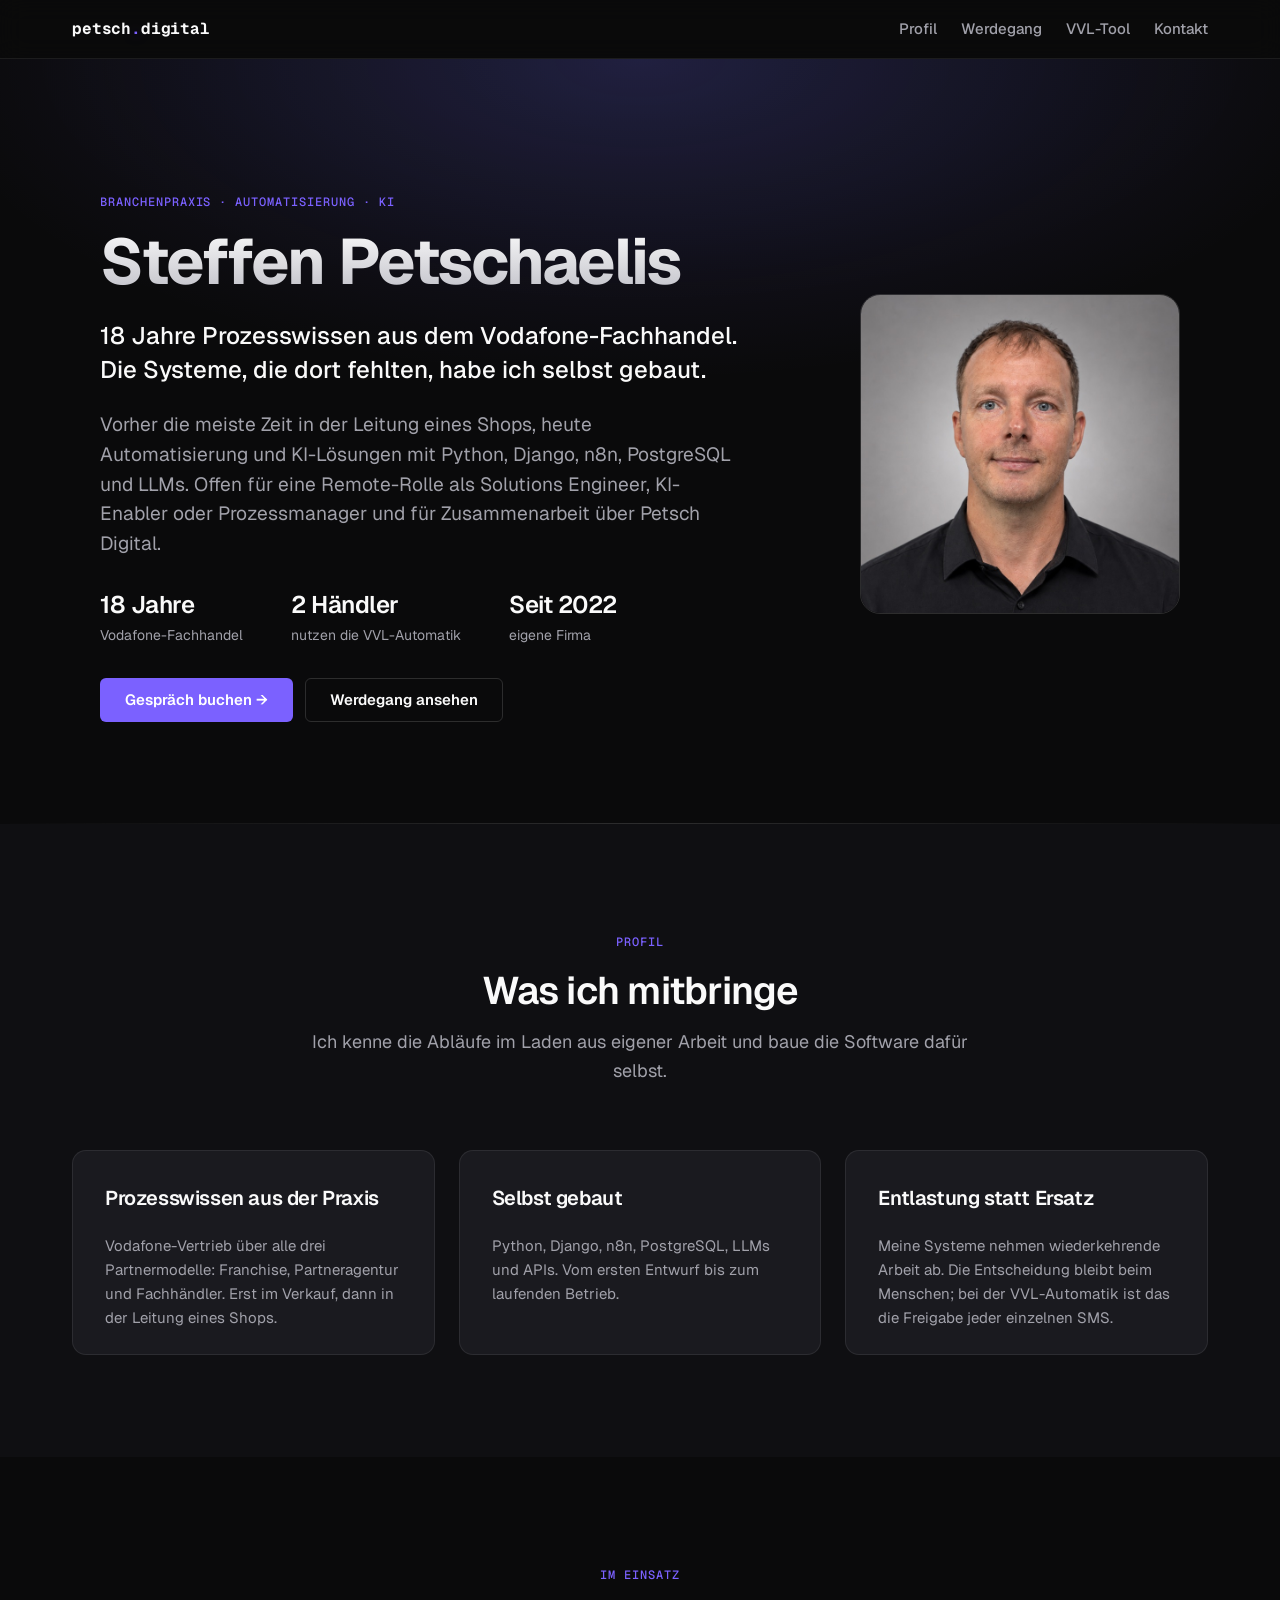
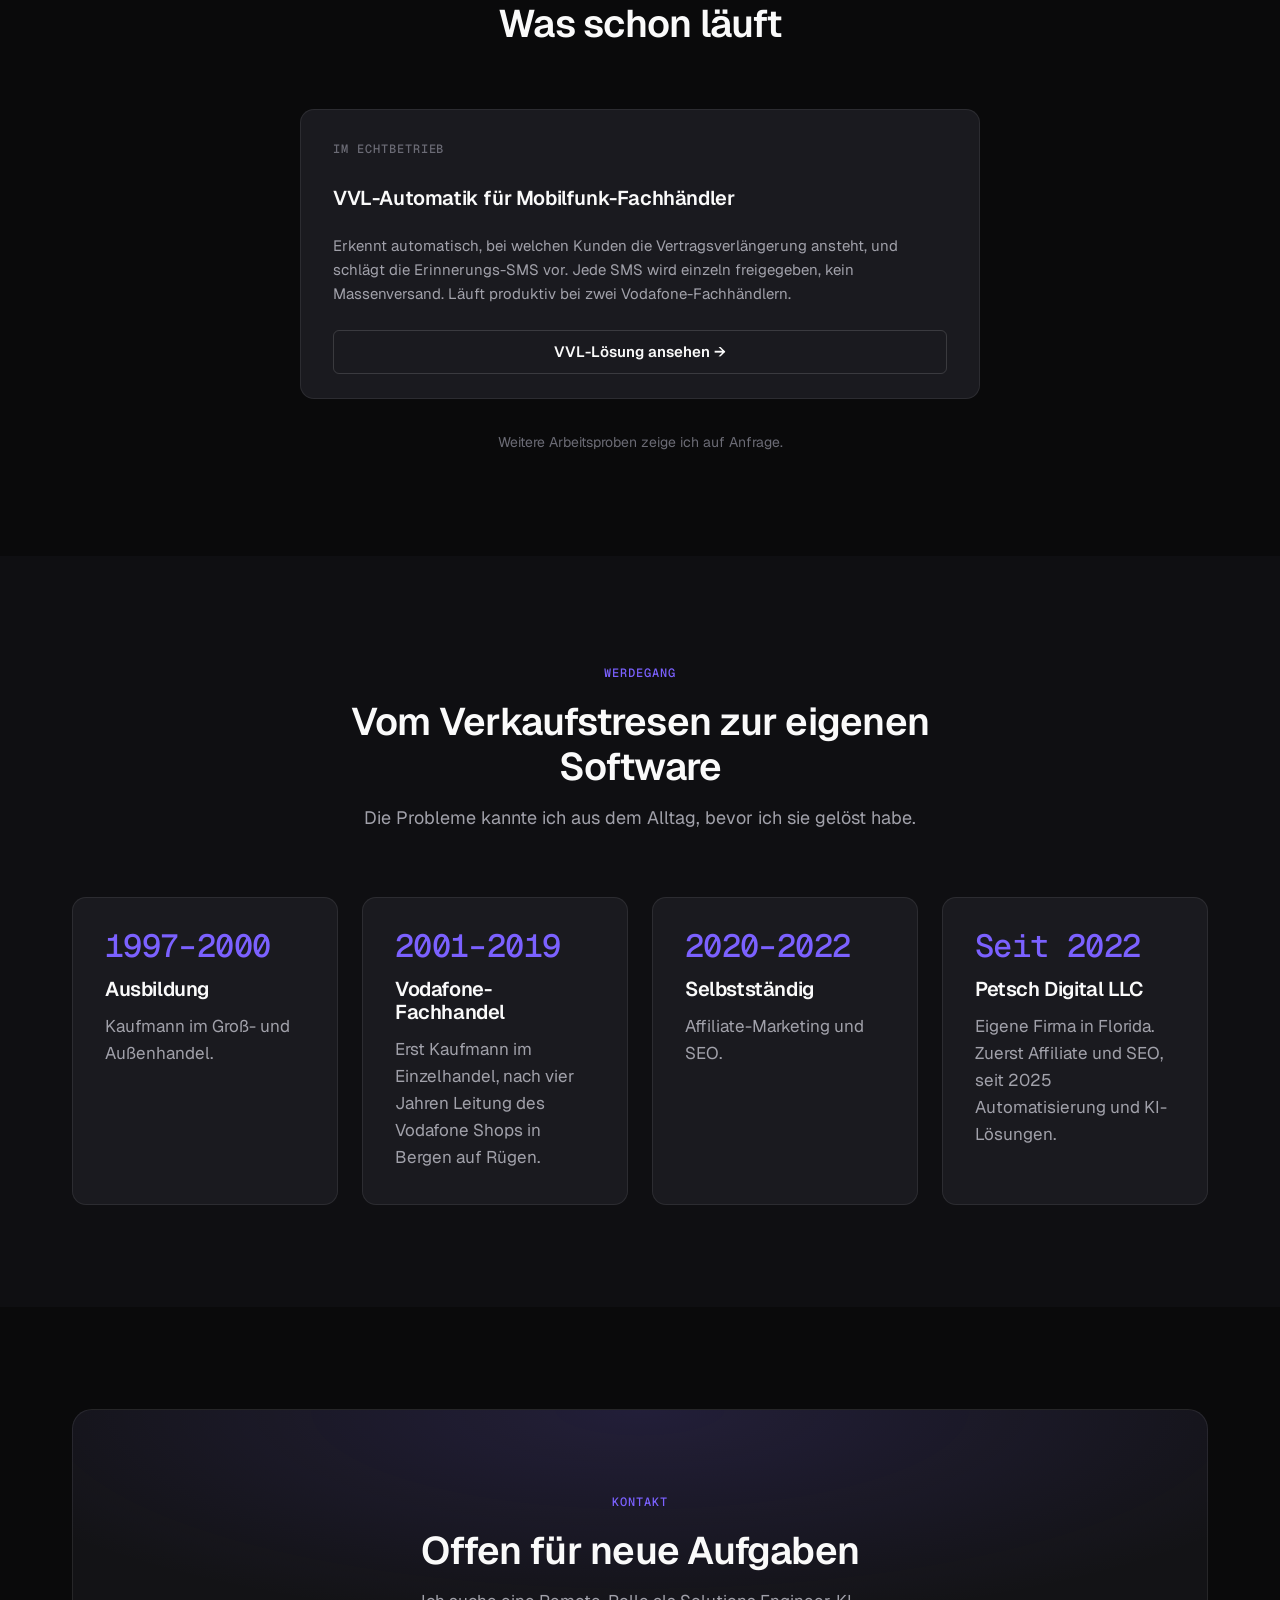
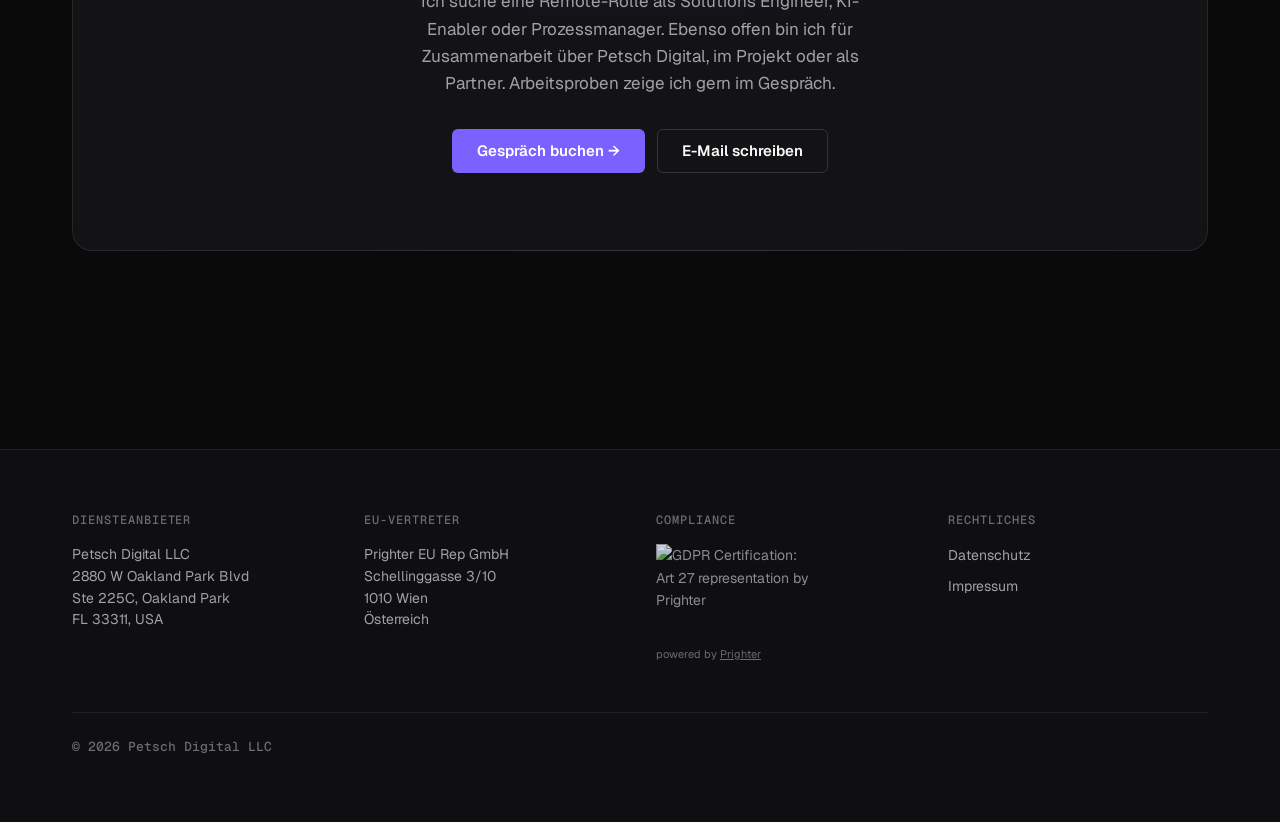
==== index.html @ d14d61b7 "Startseite als Profil neu gefasst (AP8), Navigation angepasst, VVL auf zwei Händler" ====
<!DOCTYPE html>
<html lang="de">
<head>
  <meta charset="UTF-8">
  <meta name="viewport" content="width=device-width, initial-scale=1">
  <!-- Favicon -->
  <link rel="icon" type="image/svg+xml" href="/favicon.svg">
  <link rel="icon" type="image/png" sizes="32x32" href="/assets/favicon/favicon-32.png">
  <link rel="icon" type="image/png" sizes="16x16" href="/assets/favicon/favicon-16.png">
  <link rel="apple-touch-icon" sizes="180x180" href="/apple-touch-icon.png">
  <link rel="manifest" href="/site.webmanifest">
  <meta name="theme-color" content="#0A0A0B">

  <title>Steffen Petschaelis | Petsch Digital</title>
  <meta name="description" content="18 Jahre Vodafone-Fachhandel, die meiste Zeit in der Leitung eines Shops. Heute baue ich Automatisierung und KI-Lösungen. Offen für Rollen und Zusammenarbeit.">

  <meta property="og:title" content="Steffen Petschaelis | Petsch Digital">
  <meta property="og:description" content="18 Jahre Vodafone-Fachhandel, die meiste Zeit in der Leitung eines Shops. Heute baue ich Automatisierung und KI-Lösungen. Offen für Rollen und Zusammenarbeit.">
  <meta property="og:type" content="website">
  <meta property="og:url" content="https://petsch-digital.com/">
  <meta property="og:image" content="https://petsch-digital.com/og-image.png">
  <meta property="og:image:width" content="1200">
  <meta property="og:image:height" content="630">

  <meta name="twitter:card" content="summary_large_image">
  <meta name="twitter:title" content="Steffen Petschaelis | Petsch Digital">
  <meta name="twitter:description" content="18 Jahre Vodafone-Fachhandel, die meiste Zeit in der Leitung eines Shops. Heute baue ich Automatisierung und KI-Lösungen. Offen für Rollen und Zusammenarbeit.">
  <meta name="twitter:image" content="https://petsch-digital.com/og-image.png">

  <link rel="canonical" href="https://petsch-digital.com/">

  <link rel="preload" href="/assets/Fonts/Geist/Geist-Regular.ttf" as="font" type="font/ttf" crossorigin>

  <link rel="stylesheet" href="/assets/css/style.css">

  <!-- Seitenspezifische Styles der Startseite -->
  <style>
    .muster-card__desc { margin-bottom: var(--space-6); }
    .muster-card__desc:last-child { margin-bottom: 0; }

    /* Kopf mit Porträt: schmal Porträt über dem Text, breit Text links, Porträt rechts */
    .hero__inner--person {
      display: grid;
      gap: var(--space-8);
    }
    .hero__text { min-width: 0; }
    .hero__claim {
      font-size: clamp(1.25rem, 2vw, 1.5rem);
      font-weight: 500;
      line-height: 1.4;
      color: var(--text-primary);
      max-width: 640px;
      margin-inline: auto;
      margin-bottom: var(--space-6);
    }
    .hero__facts {
      display: flex;
      flex-wrap: wrap;
      justify-content: center;
      gap: var(--space-6) var(--space-12);
      margin-top: var(--space-8);
    }
    .hero__facts li {
      display: flex;
      flex-direction: column;
      gap: var(--space-1);
    }
    .hero__facts strong {
      font-size: 1.5rem;
      line-height: 1.2;
      letter-spacing: var(--letter-spacing-tight);
    }
    .hero__facts span {
      font-size: 0.875rem;
      color: var(--text-secondary);
    }
    .hero .hero__facts + .cta-row { margin-top: var(--space-8); }
    .hero__portrait {
      order: -1;
      width: 160px;
      aspect-ratio: 1;
      height: auto;
      object-fit: cover;
      object-position: 50% 20%;
      border-radius: var(--radius-xl);
      border: 1px solid var(--border-strong);
      margin-inline: auto;
    }
    @media (min-width: 900px) {
      .hero__inner--person {
        max-width: 1080px;
        grid-template-columns: minmax(0, 1fr) auto;
        align-items: center;
        gap: var(--space-16);
        text-align: left;
      }
      .hero__inner--person .hero__claim,
      .hero__inner--person .lead { margin-inline: 0; }
      .hero__inner--person .hero__facts,
      .hero__inner--person .cta-row { justify-content: flex-start; }
      .hero__portrait {
        order: 0;
        width: clamp(240px, 26vw, 320px);
        margin-inline: 0;
      }
    }

    /* Profil: drei Karten nebeneinander statt 2 + 1 */
    @media (min-width: 720px) {
      #profil .muster-grid { grid-template-columns: 1fr; }
    }
    @media (min-width: 900px) {
      #profil .muster-grid { grid-template-columns: repeat(3, 1fr); }
    }

    /* Im Einsatz: eine Karte, zentriert, nicht volle Breite */
    .muster-grid--single {
      grid-template-columns: 1fr;
      max-width: var(--container-text);
      margin-inline: auto;
    }
    .muster-grid--single + .text-muted {
      text-align: center;
      margin-top: var(--space-8);
    }

    /* Werdegang: vier Stationen, 2 x 2 und breit in einer Reihe */
    @media (min-width: 720px) {
      #werdegang .ablauf-grid { grid-template-columns: repeat(2, 1fr); }
    }
    @media (min-width: 1100px) {
      #werdegang .ablauf-grid { grid-template-columns: repeat(4, 1fr); }
    }
    .ablauf-number--year {
      font-size: clamp(1.5rem, 2.5vw, 2rem);
      letter-spacing: var(--letter-spacing-tight);
      white-space: nowrap;
    }

    /* Kontakt: Buttons zentriert */
    .cta-block .cta-row { justify-content: center; }
  </style>

  <script type="application/ld+json">
  {
    "@context": "https://schema.org",
    "@graph": [
      {
        "@type": "Person",
        "@id": "https://petsch-digital.com/#person",
        "name": "Steffen Petschaelis",
        "url": "https://petsch-digital.com/",
        "image": "https://petsch-digital.com/assets/img/portrait.jpg",
        "jobTitle": "Gründer von Petsch Digital",
        "worksFor": { "@id": "https://petsch-digital.com/#organization" },
        "knowsAbout": ["Prozessautomatisierung", "KI-Automatisierung", "Mobilfunk-Fachhandel", "Python", "Django", "n8n", "PostgreSQL"]
      },
      {
        "@type": "Organization",
        "@id": "https://petsch-digital.com/#organization",
        "name": "Petsch Digital LLC",
        "url": "https://petsch-digital.com/",
        "logo": "https://petsch-digital.com/apple-touch-icon.png",
        "description": "Automatisierung und KI-Lösungen von Steffen Petschaelis.",
        "founder": { "@id": "https://petsch-digital.com/#person" },
        "email": "kontakt@petsch-digital.com",
        "address": {
          "@type": "PostalAddress",
          "streetAddress": "2880 W Oakland Park Blvd, Ste 225C",
          "addressLocality": "Oakland Park",
          "addressRegion": "FL",
          "postalCode": "33311",
          "addressCountry": "US"
        }
      }
    ]
  }
  </script>
</head>
<body>
  <a class="skip-link" href="#main">Zum Inhalt springen</a>

  <header class="site-header">
    <div class="container-wide site-header__inner">
      <a href="/" class="site-header__logo">petsch<span class="wordmark-dot">.</span>digital</a>
      <nav class="site-nav" aria-label="Hauptnavigation">
        <a href="#profil">Profil</a>
        <a href="#werdegang">Werdegang</a>
        <a href="/vvl">VVL-Tool</a>
        <a href="#kontakt">Kontakt</a>
      </nav>
    </div>
  </header>

  <main id="main">
    <!-- Kopf -->
    <section class="hero">
      <div class="container-wide">
        <div class="hero__inner hero__inner--person">
          <div class="hero__text">
            <span class="eyebrow">Branchenpraxis · Automatisierung · KI</span>
            <h1>Steffen Petschaelis</h1>
            <p class="hero__claim">18 Jahre Prozesswissen aus dem Vodafone-Fachhandel. Die Systeme, die dort fehlten, habe ich selbst gebaut.</p>
            <p class="lead">Vorher die meiste Zeit in der Leitung eines Shops, heute Automatisierung und KI-Lösungen mit Python, Django, n8n, PostgreSQL und LLMs. Offen für eine Remote-Rolle als Solutions Engineer, KI-Enabler oder Prozessmanager und für Zusammenarbeit über Petsch Digital.</p>
            <ul class="hero__facts">
              <li><strong>18 Jahre</strong><span>Vodafone-Fachhandel</span></li>
              <li><strong>2 Händler</strong><span>nutzen die VVL-Automatik</span></li>
              <li><strong>Seit 2022</strong><span>eigene Firma</span></li>
            </ul>
            <div class="cta-row">
              <a class="btn" href="https://calendly.com/steffenpetsch/20min" target="_blank" rel="noopener">Gespräch buchen &rarr;</a>
              <a class="btn btn--secondary" href="#werdegang">Werdegang ansehen</a>
            </div>
          </div>
          <img class="hero__portrait" src="/assets/img/portrait.jpg" alt="Steffen Petschaelis" width="720" height="960">
        </div>
      </div>
    </section>

    <!-- Profil -->
    <section class="section section--surface" id="profil">
      <div class="container-wide">
        <div class="section__head section__head--center">
          <span class="eyebrow">Profil</span>
          <h2>Was ich mitbringe</h2>
          <p class="section__lead">Ich kenne die Abläufe im Laden aus eigener Arbeit und baue die Software dafür selbst.</p>
        </div>

        <div class="muster-grid">
          <article class="card muster-card">
            <h3 class="muster-card__title">Prozesswissen aus der Praxis</h3>
            <p class="muster-card__desc">Vodafone-Vertrieb über alle drei Partnermodelle: Franchise, Partneragentur und Fachhändler. Erst im Verkauf, dann in der Leitung eines Shops.</p>
          </article>

          <article class="card muster-card">
            <h3 class="muster-card__title">Selbst gebaut</h3>
            <p class="muster-card__desc">Python, Django, n8n, PostgreSQL, LLMs und APIs. Vom ersten Entwurf bis zum laufenden Betrieb.</p>
          </article>

          <article class="card muster-card">
            <h3 class="muster-card__title">Entlastung statt Ersatz</h3>
            <p class="muster-card__desc">Meine Systeme nehmen wiederkehrende Arbeit ab. Die Entscheidung bleibt beim Menschen; bei der VVL-Automatik ist das die Freigabe jeder einzelnen SMS.</p>
          </article>
        </div>
      </div>
    </section>

    <!-- Im Einsatz -->
    <section class="section">
      <div class="container-wide">
        <div class="section__head section__head--center">
          <span class="eyebrow">Im Einsatz</span>
          <h2>Was schon läuft</h2>
        </div>

        <div class="muster-grid muster-grid--single">
          <article class="card muster-card">
            <span class="eyebrow eyebrow--muted">Im Echtbetrieb</span>
            <h3 class="muster-card__title">VVL-Automatik für Mobilfunk-Fachhändler</h3>
            <p class="muster-card__desc">Erkennt automatisch, bei welchen Kunden die Vertragsverlängerung ansteht, und schlägt die Erinnerungs-SMS vor. Jede SMS wird einzeln freigegeben, kein Massenversand. Läuft produktiv bei zwei Vodafone-Fachhändlern.</p>
            <a class="btn btn--secondary btn--block" href="/vvl">VVL-Lösung ansehen &rarr;</a>
          </article>
        </div>
        <p class="text-muted">Weitere Arbeitsproben zeige ich auf Anfrage.</p>
      </div>
    </section>

    <!-- Werdegang -->
    <section class="section section--surface" id="werdegang">
      <div class="container-wide">
        <div class="section__head section__head--center">
          <span class="eyebrow">Werdegang</span>
          <h2>Vom Verkaufstresen zur eigenen Software</h2>
          <p class="section__lead">Die Probleme kannte ich aus dem Alltag, bevor ich sie gelöst habe.</p>
        </div>

        <div class="ablauf-grid">
          <div class="ablauf-card">
            <div class="ablauf-number ablauf-number--year">1997–2000</div>
            <h3 class="ablauf-title">Ausbildung</h3>
            <p class="ablauf-body">Kaufmann im Groß- und Außenhandel.</p>
          </div>
          <div class="ablauf-card">
            <div class="ablauf-number ablauf-number--year">2001–2019</div>
            <h3 class="ablauf-title">Vodafone-Fachhandel</h3>
            <p class="ablauf-body">Erst Kaufmann im Einzelhandel, nach vier Jahren Leitung des Vodafone Shops in Bergen auf Rügen.</p>
          </div>
          <div class="ablauf-card">
            <div class="ablauf-number ablauf-number--year">2020–2022</div>
            <h3 class="ablauf-title">Selbstständig</h3>
            <p class="ablauf-body">Affiliate-Marketing und SEO.</p>
          </div>
          <div class="ablauf-card">
            <div class="ablauf-number ablauf-number--year">Seit 2022</div>
            <h3 class="ablauf-title">Petsch Digital LLC</h3>
            <p class="ablauf-body">Eigene Firma in Florida. Zuerst Affiliate und SEO, seit 2025 Automatisierung und KI-Lösungen.</p>
          </div>
        </div>
      </div>
    </section>

    <!-- Kontakt -->
    <section class="section" id="kontakt">
      <div class="container-wide">
        <div class="cta-block">
          <span class="eyebrow">Kontakt</span>
          <h2>Offen für neue Aufgaben</h2>
          <p>Ich suche eine Remote-Rolle als Solutions Engineer, KI-Enabler oder Prozessmanager. Ebenso offen bin ich für Zusammenarbeit über Petsch Digital, im Projekt oder als Partner. Arbeitsproben zeige ich gern im Gespräch.</p>
          <div class="cta-row">
            <a class="btn" href="https://calendly.com/steffenpetsch/20min" target="_blank" rel="noopener">Gespräch buchen &rarr;</a>
            <a class="btn btn--secondary" href="mailto:kontakt@petsch-digital.com">E-Mail schreiben</a>
          </div>
        </div>
      </div>
    </section>
  </main>

  <footer class="site-footer">
    <div class="container-wide">
      <div class="site-footer__grid">
        <div>
          <h4>Diensteanbieter</h4>
          <p>
            Petsch Digital LLC<br>
            2880 W Oakland Park Blvd<br>
            Ste 225C, Oakland Park<br>
            FL 33311, USA
          </p>
        </div>
        <div>
          <h4>EU-Vertreter</h4>
          <p>
            Prighter EU Rep GmbH<br>
            Schellinggasse 3/10<br>
            1010 Wien<br>
            Österreich
          </p>
        </div>
        <div>
          <h4>Compliance</h4>
          <div class="site-footer__badge">
            <a href="https://app.prighter.com/portal/15539856848" target="_blank" rel="noopener">
              <img class="compliance-badge" src="https://app.prighter.com/v1/business/certificate-of-representation?business_id=15539856848&certificate_product=ART27" alt="GDPR Certification: Art 27 representation by Prighter"/>
            </a>
            <br>
            <span class="compliance-badge-caption">
              powered by
              <a href="https://prighter.com" target="_blank" rel="noopener" title="Prighter - GDPR Compliance / Privacy Representation for EU, Switzerland, UK and Turkey">Prighter</a>
            </span>
          </div>
        </div>
        <div>
          <h4>Rechtliches</h4>
          <ul>
            <li><a href="/datenschutz">Datenschutz</a></li>
            <li><a href="/impressum">Impressum</a></li>
          </ul>
        </div>
      </div>
      <div class="site-footer__copyright">
        © 2026 Petsch Digital LLC
      </div>
    </div>
  </footer>
</body>
</html>
---- assets/css/style.css ----
/* =========================================================
   petsch-digital — dark-first design system
   Vanilla CSS, no framework, no build step.
   ========================================================= */

/* ---------- Local fonts ---------- */
/* Geist Sans */
@font-face {
  font-family: 'Geist';
  src: url('/assets/Fonts/Geist/Geist-Regular.ttf') format('truetype');
  font-weight: 400;
  font-style: normal;
  font-display: swap;
}

@font-face {
  font-family: 'Geist';
  src: url('/assets/Fonts/Geist/Geist-Medium.ttf') format('truetype');
  font-weight: 500;
  font-style: normal;
  font-display: swap;
}

@font-face {
  font-family: 'Geist';
  src: url('/assets/Fonts/Geist/Geist-SemiBold.ttf') format('truetype');
  font-weight: 600;
  font-style: normal;
  font-display: swap;
}

@font-face {
  font-family: 'Geist';
  src: url('/assets/Fonts/Geist/Geist-Bold.ttf') format('truetype');
  font-weight: 700;
  font-style: normal;
  font-display: swap;
}

/* Geist Mono */
@font-face {
  font-family: 'Geist Mono';
  src: url('/assets/Fonts/Geist/GeistMono-Medium.ttf') format('truetype');
  font-weight: 500;
  font-style: normal;
  font-display: swap;
}

@font-face {
  font-family: 'Geist Mono';
  src: url('/assets/Fonts/Geist/GeistMono-Bold.ttf') format('truetype');
  font-weight: 700;
  font-style: normal;
  font-display: swap;
}

/* ---------- Design tokens ---------- */
:root {
  /* Backgrounds */
  --bg: #0A0A0B;
  --surface: #131316;
  --surface-elevated: #1A1A1F;
  --surface-subtle: #0F0F12;

  /* Borders */
  --border: rgba(255, 255, 255, 0.08);
  --border-strong: rgba(255, 255, 255, 0.14);
  --border-accent: rgba(123, 97, 255, 0.4);

  /* Text */
  --text-primary: #FAFAFA;
  --text-secondary: #A1A1AA;
  --text-muted: #6B6B75;

  /* Accent */
  --accent: #7B61FF;
  --accent-hover: #9580FF;
  --accent-glow: rgba(123, 97, 255, 0.15);
  --accent-gradient: linear-gradient(135deg, #7B61FF 0%, #5B8EFF 100%);

  /* Typography */
  --font-sans: 'Geist', -apple-system, BlinkMacSystemFont, sans-serif;
  --font-mono: 'Geist Mono', ui-monospace, 'SF Mono', monospace;
  --line-height-body: 1.6;
  --line-height-heading: 1.15;
  --letter-spacing-tight: -0.02em;
  --letter-spacing-tighter: -0.03em;

  /* Container */
  --container-wide: 1200px;
  --container-text: 680px;

  /* Spacing */
  --space-1: 0.25rem;
  --space-2: 0.5rem;
  --space-3: 0.75rem;
  --space-4: 1rem;
  --space-6: 1.5rem;
  --space-8: 2rem;
  --space-12: 3rem;
  --space-16: 4rem;
  --space-20: 5rem;
  --space-24: 6rem;
  --space-32: 8rem;

  /* Radius */
  --radius-sm: 6px;
  --radius: 10px;
  --radius-lg: 14px;
  --radius-xl: 20px;

  /* Transitions */
  --transition: 150ms cubic-bezier(0.16, 1, 0.3, 1);
}

/* ---------- Modern reset ---------- */
*, *::before, *::after {
  box-sizing: border-box;
}

* {
  margin: 0;
}

html {
  -webkit-text-size-adjust: 100%;
  scroll-behavior: smooth;
  scroll-padding-top: 5rem;
}

body {
  font-family: var(--font-sans);
  font-size: 1rem;
  line-height: var(--line-height-body);
  color: var(--text-primary);
  background: var(--bg);
  -webkit-font-smoothing: antialiased;
  -moz-osx-font-smoothing: grayscale;
  text-rendering: optimizeLegibility;
  min-height: 100vh;
}

@media (min-width: 720px) {
  body {
    font-size: 1.0625rem;
  }
}

img, picture, svg, video {
  display: block;
  max-width: 100%;
  height: auto;
}

input, button, textarea, select {
  font: inherit;
  color: inherit;
}

button {
  cursor: pointer;
  border: none;
  background: none;
}

ul, ol {
  padding-left: 0;
  list-style: none;
}

::selection {
  background: var(--accent);
  color: #FFFFFF;
}

/* ---------- Typography ---------- */
h1, h2, h3, h4, h5, h6 {
  line-height: var(--line-height-heading);
  color: var(--text-primary);
  font-weight: 600;
}

h1 {
  font-size: clamp(2.5rem, 5vw, 4rem);
  font-weight: 700;
  letter-spacing: var(--letter-spacing-tighter);
  line-height: 1.05;
}

h2 {
  font-size: clamp(1.75rem, 3vw, 2.5rem);
  letter-spacing: var(--letter-spacing-tight);
  line-height: 1.15;
}

h3 {
  font-size: 1.25rem;
  font-weight: 600;
  letter-spacing: var(--letter-spacing-tight);
}

p {
  color: var(--text-secondary);
}

p + p {
  margin-top: var(--space-4);
}

a {
  color: var(--accent);
  text-decoration: none;
  transition: color var(--transition);
}

a:hover {
  color: var(--accent-hover);
}

a:focus-visible {
  outline: 2px solid var(--accent);
  outline-offset: 3px;
  border-radius: var(--radius-sm);
}

strong {
  font-weight: 600;
  color: var(--text-primary);
}

small {
  font-size: 0.875rem;
}

/* ---------- Eyebrow label ---------- */
.eyebrow {
  font-family: var(--font-mono);
  font-size: 0.75rem;
  font-weight: 500;
  color: var(--accent);
  letter-spacing: 0.08em;
  text-transform: uppercase;
  display: inline-block;
  margin-bottom: var(--space-4);
}

.eyebrow--muted {
  color: var(--text-muted);
}

/* ---------- Skip link ---------- */
.skip-link {
  position: absolute;
  left: -9999px;
  top: 0;
  padding: var(--space-3) var(--space-4);
  background: var(--surface);
  color: var(--text-primary);
  font-weight: 600;
  border: 1px solid var(--border-accent);
  border-radius: var(--radius-sm);
  z-index: 100;
}

.skip-link:focus {
  left: var(--space-4);
  top: var(--space-4);
}

.visually-hidden {
  position: absolute;
  width: 1px;
  height: 1px;
  padding: 0;
  margin: -1px;
  overflow: hidden;
  clip: rect(0, 0, 0, 0);
  white-space: nowrap;
  border: 0;
}

/* ---------- Containers ---------- */
.container {
  width: 100%;
  max-width: var(--container-text);
  margin-inline: auto;
  padding-inline: var(--space-6);
}

.container-wide {
  width: 100%;
  max-width: var(--container-wide);
  margin-inline: auto;
  padding-inline: var(--space-6);
}

@media (min-width: 720px) {
  .container,
  .container-wide {
    padding-inline: var(--space-8);
  }
}

/* ---------- Sticky header ---------- */
.site-header {
  position: sticky;
  top: 0;
  z-index: 50;
  background: rgba(10, 10, 11, 0.7);
  backdrop-filter: blur(12px);
  -webkit-backdrop-filter: blur(12px);
  border-bottom: 1px solid var(--border);
}

.site-header__inner {
  display: flex;
  align-items: center;
  justify-content: space-between;
  gap: var(--space-6);
  padding-block: var(--space-4);
  flex-wrap: wrap;
}

.site-header__logo {
  font-family: var(--font-mono);
  font-weight: 700;
  font-size: 1rem;
  color: var(--text-primary);
  letter-spacing: -0.01em;
  transition: color var(--transition);
}

.site-header__logo:hover {
  color: var(--accent-hover);
}

.site-header__logo .wordmark-dot {
  color: var(--accent) !important;
  font-weight: 700;
  text-shadow: 0 0 12px rgba(123, 97, 255, 0.6);
}

.site-nav {
  display: flex;
  gap: var(--space-6);
  align-items: center;
  flex-wrap: wrap;
}

.site-nav a {
  color: var(--text-secondary);
  font-size: 0.9375rem;
  font-weight: 500;
  transition: color var(--transition);
}

.site-nav a:hover,
.site-nav a[aria-current="page"] {
  color: var(--text-primary);
}

.site-nav a[aria-current="page"] {
  font-weight: 600;
}

/* ---------- Sections ---------- */
main {
  display: block;
}

.section {
  padding-block: clamp(4rem, 8vw, 8rem);
}

.section--tight {
  padding-block: clamp(3rem, 5vw, 5rem);
}

.section--snug {
  padding-block: clamp(3.25rem, 7vw, 6.5rem);
}

.section--surface {
  background: var(--surface-subtle);
}

.section__head {
  max-width: var(--container-text);
  margin-bottom: var(--space-16);
}

.section__head--center {
  text-align: center;
  margin-inline: auto;
}

.section__lead {
  margin-top: var(--space-4);
  font-size: 1.125rem;
  color: var(--text-secondary);
}

/* ---------- Hero ---------- */
.hero {
  position: relative;
  padding-block: clamp(5rem, 10vw, 9rem) clamp(4rem, 8vw, 7rem);
  overflow: hidden;
  isolation: isolate;
  text-align: center;
}

.hero::before {
  content: "";
  position: absolute;
  inset: 0;
  background:
    radial-gradient(ellipse 80% 60% at 50% 0%, var(--accent-glow), transparent 70%),
    radial-gradient(ellipse 60% 40% at 50% 0%, rgba(91, 142, 255, 0.08), transparent 80%);
  z-index: -1;
  pointer-events: none;
}

.hero::after {
  content: "";
  position: absolute;
  inset: auto 0 0 0;
  height: 1px;
  background: linear-gradient(90deg, transparent, var(--border-strong), transparent);
  z-index: -1;
}

.hero__inner {
  max-width: 820px;
  margin-inline: auto;
}

.hero h1 {
  margin-bottom: var(--space-6);
  background: linear-gradient(180deg, #FAFAFA 0%, #C0C0C8 100%);
  -webkit-background-clip: text;
  background-clip: text;
  color: transparent;
}

.hero .lead {
  font-size: clamp(1.0625rem, 1.5vw, 1.25rem);
  color: var(--text-secondary);
  max-width: 640px;
  margin-inline: auto;
  line-height: 1.55;
}

.hero .cta-row {
  margin-top: var(--space-12);
}

/* ---------- Buttons ---------- */
.cta-row {
  display: flex;
  gap: var(--space-3);
  flex-wrap: wrap;
}

.section__head--center .cta-row,
.hero .cta-row {
  justify-content: center;
}

.btn {
  display: inline-flex;
  align-items: center;
  justify-content: center;
  gap: var(--space-2);
  background: var(--accent);
  color: #FFFFFF;
  padding: 0.75rem 1.5rem;
  border-radius: var(--radius-sm);
  font-weight: 600;
  font-size: 0.9375rem;
  line-height: 1.2;
  transition: background-color var(--transition), box-shadow var(--transition), color var(--transition);
  text-decoration: none;
  border: 1px solid transparent;
  white-space: nowrap;
}

.btn:hover {
  background: var(--accent-hover);
  color: #FFFFFF;
  box-shadow: 0 0 0 4px var(--accent-glow);
}

.btn:focus-visible {
  outline: 2px solid var(--accent-hover);
  outline-offset: 3px;
}

.btn--secondary {
  background: transparent;
  color: var(--text-primary);
  border: 1px solid var(--border-strong);
}

.btn--secondary:hover {
  background: transparent;
  color: var(--text-primary);
  border-color: var(--text-primary);
  box-shadow: none;
}

.btn--block {
  width: 100%;
}

/* ---------- Cards ---------- */
.card {
  background: var(--surface);
  border: 1px solid var(--border);
  border-radius: var(--radius-lg);
  padding: var(--space-8);
  transition: border-color var(--transition), background var(--transition);
}

.card:hover {
  border-color: var(--border-strong);
}

.card--compact {
  padding: var(--space-6);
}

/* ---------- Pricing grid + cards ---------- */
.pricing-grid {
  display: grid;
  grid-template-columns: 1fr;
  gap: var(--space-6);
  margin-top: var(--space-16);
}

@media (min-width: 900px) {
  .pricing-grid {
    grid-template-columns: repeat(3, 1fr);
    align-items: stretch;
  }
}

.price-card {
  display: flex;
  flex-direction: column;
  gap: var(--space-6);
  position: relative;
}

.price-card__name {
  font-size: 1.375rem;
  font-weight: 600;
  letter-spacing: var(--letter-spacing-tight);
  color: var(--text-primary);
}

.price-card__desc {
  color: var(--text-secondary);
  font-size: 0.9375rem;
}

.price-card__price {
  display: flex;
  flex-direction: column;
  gap: var(--space-1);
  padding-block: var(--space-2);
  border-top: 1px solid var(--border);
  padding-top: var(--space-6);
}

.price-card__amount {
  font-family: var(--font-mono);
  font-size: 2rem;
  font-weight: 500;
  color: var(--text-primary);
  letter-spacing: -0.02em;
  line-height: 1;
}

.price-card__suffix {
  color: var(--text-muted);
  font-size: 0.8125rem;
  font-family: var(--font-mono);
}

.price-card__features {
  display: flex;
  flex-direction: column;
  gap: var(--space-3);
  list-style: none;
  padding-left: 0;
  flex-grow: 1;
}

.price-card__features li {
  display: flex;
  gap: var(--space-3);
  align-items: flex-start;
  color: var(--text-secondary);
  font-size: 0.9375rem;
  line-height: 1.5;
}

.price-card__features li::before {
  content: "";
  width: 16px;
  height: 16px;
  flex-shrink: 0;
  margin-top: 4px;
  background-image: url("data:image/svg+xml;utf8,<svg xmlns='http://www.w3.org/2000/svg' viewBox='0 0 16 16' fill='none' stroke='%237B61FF' stroke-width='2' stroke-linecap='round' stroke-linejoin='round'><polyline points='3 8 6.5 11.5 13 5'/></svg>");
  background-repeat: no-repeat;
  background-size: contain;
}

.price-card--featured {
  border-color: var(--border-accent);
  background:
    radial-gradient(ellipse 80% 50% at 50% 0%, var(--accent-glow), transparent 60%),
    var(--surface);
}

.price-card--featured .eyebrow {
  color: var(--accent);
}

/* ---------- Numbered steps ---------- */
.steps {
  display: grid;
  grid-template-columns: 1fr;
  gap: var(--space-6);
  margin-top: var(--space-12);
  counter-reset: step;
}

@media (min-width: 720px) {
  .steps {
    grid-template-columns: repeat(3, 1fr);
    gap: var(--space-8);
  }
}

.step {
  display: flex;
  flex-direction: column;
  gap: var(--space-3);
  counter-increment: step;
  padding-top: var(--space-4);
  border-top: 1px solid var(--border);
}

.step::before {
  content: counter(step, decimal-leading-zero);
  font-family: var(--font-mono);
  font-size: 0.8125rem;
  color: var(--accent);
  font-weight: 500;
  letter-spacing: 0.05em;
}

.step p {
  color: var(--text-secondary);
  font-size: 0.9375rem;
  line-height: 1.55;
}

/* ---------- FAQ ---------- */
.faq {
  margin-top: var(--space-8);
  border-top: 1px solid var(--border);
}

.faq details {
  border-bottom: 1px solid var(--border);
  padding-block: var(--space-6);
}

.faq summary {
  cursor: pointer;
  font-weight: 600;
  font-size: 1.0625rem;
  list-style: none;
  padding-right: 2rem;
  position: relative;
  color: var(--text-primary);
  transition: color var(--transition);
}

.faq summary:hover {
  color: var(--accent-hover);
}

.faq summary::-webkit-details-marker {
  display: none;
}

.faq summary::after {
  content: "+";
  position: absolute;
  right: 0;
  top: -2px;
  font-size: 1.5rem;
  font-weight: 400;
  color: var(--accent);
  transition: transform var(--transition);
  line-height: 1;
}

.faq details[open] summary::after {
  content: "−";
}

.faq details > *:not(summary) {
  margin-top: var(--space-4);
  color: var(--text-secondary);
  font-size: 0.9375rem;
  line-height: 1.6;
}

/* ---------- Final CTA block ---------- */
.cta-block {
  background:
    radial-gradient(ellipse 90% 70% at 50% 0%, var(--accent-glow), transparent 70%),
    var(--surface);
  border: 1px solid var(--border);
  border-radius: var(--radius-xl);
  padding: clamp(3rem, 6vw, 5rem) clamp(1.5rem, 4vw, 3rem);
  text-align: center;
}

.cta-block h2 {
  margin-bottom: var(--space-4);
}

.cta-block p {
  max-width: 480px;
  margin-inline: auto;
  margin-bottom: var(--space-8);
}

/* ---------- Notice ---------- */
.notice {
  background: var(--surface);
  border: 1px solid var(--border);
  border-left: 3px solid var(--accent);
  padding: var(--space-6);
  border-radius: var(--radius);
  color: var(--text-secondary);
  margin-top: var(--space-6);
}

.notice strong {
  color: var(--text-primary);
}

/* ---------- Article (legal pages) ---------- */
.article h2 {
  margin-top: var(--space-12);
  font-size: 1.375rem;
}

.article h3 {
  margin-top: var(--space-8);
  font-size: 1.0625rem;
}

.article p,
.article ul,
.article ol {
  margin-top: var(--space-4);
  color: var(--text-secondary);
}

.article ul,
.article ol {
  padding-left: 1.25rem;
  list-style: disc;
}

/* ---------- About section ---------- */
.about-sub {
  margin-top: var(--space-3);
  font-family: var(--font-mono);
  font-size: 0.9375rem;
  color: var(--text-secondary);
  font-weight: 400;
  letter-spacing: -0.01em;
}

.about-sub-block {
  margin-top: var(--space-12);
  padding-top: var(--space-8);
  border-top: 1px solid var(--border);
}

.about-sub-block p {
  margin-top: var(--space-3);
  font-size: 0.9375rem;
}

/* ---------- Loom embed slot ---------- */
.loom-embed {
  position: relative;
  width: 100%;
  aspect-ratio: 16 / 9;
  background: var(--surface);
  border: 1px solid var(--border);
  border-radius: var(--radius-lg);
  margin-top: var(--space-12);
  display: flex;
  align-items: center;
  justify-content: center;
  color: var(--text-muted);
  font-family: var(--font-mono);
  font-size: 0.875rem;
  overflow: hidden;
}

.loom-embed iframe {
  position: absolute;
  inset: 0;
  width: 100%;
  height: 100%;
  border: 0;
}

/* ---------- Footer ---------- */
.site-footer {
  background: var(--surface-subtle);
  border-top: 1px solid var(--border);
  padding-block: var(--space-16);
  margin-top: var(--space-24);
  color: var(--text-secondary);
  font-size: 0.875rem;
}

.site-footer__grid {
  display: grid;
  grid-template-columns: 1fr;
  gap: var(--space-8);
}

@media (min-width: 720px) {
  .site-footer__grid {
    grid-template-columns: repeat(4, 1fr);
  }
}

.site-footer h4 {
  font-family: var(--font-mono);
  font-size: 0.75rem;
  font-weight: 500;
  color: var(--text-muted);
  text-transform: uppercase;
  letter-spacing: 0.08em;
  margin-bottom: var(--space-4);
}

.site-footer p {
  color: var(--text-secondary);
  font-size: 0.875rem;
  line-height: 1.55;
}

.site-footer ul {
  list-style: none;
  padding-left: 0;
}

.site-footer ul li + li {
  margin-top: var(--space-2);
}

.site-footer a {
  color: var(--text-secondary);
}

.site-footer a:hover {
  color: var(--text-primary);
}

.site-footer__badge {
  display: block;
}

.site-footer__copyright {
  margin-top: var(--space-12);
  padding-top: var(--space-6);
  border-top: 1px solid var(--border);
  color: var(--text-muted);
  font-size: 0.8125rem;
  font-family: var(--font-mono);
}

/* ---------- Utility ---------- */
.text-muted {
  color: var(--text-muted);
  font-size: 0.875rem;
}

.text-secondary {
  color: var(--text-secondary);
}

.flow > * + * {
  margin-top: var(--space-6);
}

.flow-tight > * + * {
  margin-top: var(--space-3);
}

@media (prefers-reduced-motion: reduce) {
  *,
  *::before,
  *::after {
    animation-duration: 0.01ms !important;
    transition-duration: 0.01ms !important;
    scroll-behavior: auto !important;
  }
}

/* ---------- Result cards (Sprint page) ---------- */
.result-grid {
  display: grid;
  grid-template-columns: 1fr;
  gap: var(--space-6);
  margin-top: var(--space-16);
}

@media (min-width: 900px) {
  .result-grid {
    grid-template-columns: repeat(3, 1fr);
  }
}

.result-card__label {
  font-family: var(--font-mono);
  font-size: 0.8125rem;
  color: var(--accent);
  letter-spacing: 0.08em;
  font-weight: 500;
  margin-bottom: var(--space-6);
  text-transform: uppercase;
  display: block;
}

.result-card__title {
  font-size: 1.125rem;
  font-weight: 600;
  color: var(--text-primary);
  margin-bottom: var(--space-3);
  line-height: 1.3;
}

.result-card p {
  font-size: 0.9375rem;
  color: var(--text-secondary);
  line-height: 1.55;
}

/* ---------- Muster cards (Sprint page) ---------- */
.muster-grid {
  display: grid;
  grid-template-columns: 1fr;
  gap: var(--space-6);
  margin-top: var(--space-16);
}

@media (min-width: 720px) {
  .muster-grid {
    grid-template-columns: repeat(2, 1fr);
  }
}

.muster-card {
  background: var(--surface-elevated);
}

.muster-grid .muster-card {
  padding: var(--space-6) var(--space-8);
}

.muster-card__title {
  font-size: 1.25rem;
  font-weight: 600;
  color: var(--text-primary);
  margin-top: var(--space-3);
  margin-bottom: var(--space-6);
}

.muster-card .price-card__features {
  margin-bottom: var(--space-6);
  flex-grow: 0;
}

.muster-card__desc {
  font-size: 0.9375rem;
  color: var(--text-secondary);
  line-height: 1.6;
}

.muster-subtitle {
  color: var(--text-muted);
  font-size: 0.9375rem;
  font-style: italic;
  margin-top: calc(var(--space-2) * -1);
  margin-bottom: var(--space-4);
  line-height: 1.5;
}

/* ---------- Legal pages (Datenschutz / Impressum) ---------- */
.legal-content {
  max-width: var(--container-text);
  margin-inline: auto;
}

.legal-content h2 {
  font-size: 1.5rem;
  font-weight: 600;
  margin-top: var(--space-16);
  margin-bottom: var(--space-4);
  scroll-margin-top: 80px;
  letter-spacing: var(--letter-spacing-tight);
}

.legal-content h2:first-child {
  margin-top: 0;
}

.legal-content h3 {
  font-size: 1.0625rem;
  font-weight: 600;
  margin-top: var(--space-8);
  margin-bottom: var(--space-3);
  color: var(--text-primary);
}

.legal-content p {
  margin-bottom: var(--space-4);
  color: var(--text-secondary);
  line-height: 1.65;
}

.legal-content ul {
  margin-bottom: var(--space-6);
  padding-left: var(--space-6);
  list-style: disc;
}

.legal-content ul li {
  margin-bottom: var(--space-2);
  color: var(--text-secondary);
  line-height: 1.6;
}

.legal-content ul li strong {
  color: var(--text-primary);
}

.legal-content ul.index {
  list-style: none;
  padding-left: 0;
  margin-bottom: var(--space-16);
  display: grid;
  grid-template-columns: 1fr;
  gap: var(--space-2);
}

@media (min-width: 720px) {
  .legal-content ul.index {
    grid-template-columns: repeat(2, 1fr);
    gap: var(--space-2) var(--space-6);
  }
}

.legal-content ul.index li {
  margin-bottom: 0;
}

.legal-content ul.index a {
  color: var(--accent);
  text-decoration: none;
  font-size: 0.9375rem;
}

.legal-content ul.index a:hover {
  color: var(--accent-hover);
  text-decoration: underline;
}

.legal-content ul.m-elements {
  background: var(--surface);
  border: 1px solid var(--border);
  border-radius: var(--radius);
  padding: var(--space-6);
  list-style: none;
}

.legal-content ul.m-elements li {
  margin-bottom: var(--space-3);
}

.legal-content ul.m-elements li:last-child {
  margin-bottom: 0;
}

.legal-content ul.glossary {
  list-style: none;
  padding-left: 0;
}

.legal-content ul.glossary li {
  margin-bottom: var(--space-4);
  padding-bottom: var(--space-4);
  border-bottom: 1px solid var(--border);
}

.legal-content ul.glossary li:last-child {
  border-bottom: none;
}

.legal-content a {
  color: var(--accent);
  word-break: break-word;
}

.legal-content a:hover {
  color: var(--accent-hover);
  text-decoration: underline;
}

.legal-stand {
  color: var(--text-muted);
  font-size: 0.875rem;
  margin-bottom: var(--space-12);
  font-family: var(--font-mono);
}

.legal-footer-note {
  color: var(--text-muted);
  font-size: 0.8125rem;
  margin-top: var(--space-16);
  padding-top: var(--space-6);
  border-top: 1px solid var(--border);
}

.legal-footer-note a {
  color: var(--text-muted);
}

.legal-footer-note a:hover {
  color: var(--text-secondary);
}

/* ---------- Exclusion list (Sprint page) ---------- */
.exclusion-list {
  list-style: none;
  padding-left: 0;
  margin-top: var(--space-12);
  display: grid;
  grid-template-columns: 1fr;
  gap: var(--space-4);
}

@media (min-width: 720px) {
  .exclusion-list {
    grid-template-columns: repeat(2, 1fr);
    gap: var(--space-4) var(--space-8);
  }
}

.exclusion-list li {
  color: var(--text-secondary);
  padding-left: var(--space-4);
  border-left: 2px solid var(--border-accent);
  line-height: 1.55;
  font-size: 0.9375rem;
}

/* ---------- CTA block sublink ---------- */
.cta-block__sublink {
  display: block;
  margin-top: var(--space-6);
  color: var(--text-secondary);
  font-size: 0.875rem;
}

.cta-block__sublink a {
  color: var(--text-primary);
  text-decoration: underline;
  text-decoration-color: var(--border-strong);
  text-underline-offset: 3px;
  transition: color var(--transition), text-decoration-color var(--transition);
}

.cta-block__sublink a:hover {
  color: var(--accent-hover);
  text-decoration-color: var(--accent-hover);
}

/* ---------- Ablauf cards ---------- */
.ablauf-grid {
  display: grid;
  grid-template-columns: 1fr;
  gap: var(--space-6);
  max-width: var(--container-wide);
  margin: var(--space-12) auto 0;
}

@media (min-width: 900px) {
  .ablauf-grid {
    grid-template-columns: repeat(3, 1fr);
  }
}

.ablauf-card {
  background: var(--surface-elevated);
  border: 1px solid var(--border);
  border-radius: var(--radius-lg);
  padding: var(--space-8);
  transition: border-color var(--transition);
}

.ablauf-card:hover {
  border-color: var(--border-strong);
}

.ablauf-number {
  font-family: var(--font-mono);
  font-size: clamp(2.5rem, 4vw, 3.5rem);
  font-weight: 500;
  color: var(--accent);
  letter-spacing: -0.04em;
  line-height: 1;
  margin-bottom: var(--space-4);
}

.ablauf-title {
  font-size: 1.25rem;
  font-weight: 600;
  color: var(--text-primary);
  margin-bottom: var(--space-3);
}

.ablauf-body {
  color: var(--text-secondary);
  line-height: var(--line-height-body);
}

/* ---------- Compliance badge (Prighter) ---------- */
.compliance-badge {
  max-width: 160px;
  height: auto;
  display: block;
  margin-bottom: 0.5rem;
  opacity: 0.85;
  transition: opacity var(--transition);
}

.compliance-badge:hover {
  opacity: 1;
}

.compliance-badge-caption {
  font-size: 0.6875rem;
  color: var(--text-muted);
  line-height: 1.4;
}

.compliance-badge-caption a {
  color: var(--text-muted);
  text-decoration: underline;
}

.compliance-badge-caption a:hover {
  color: var(--text-secondary);
}
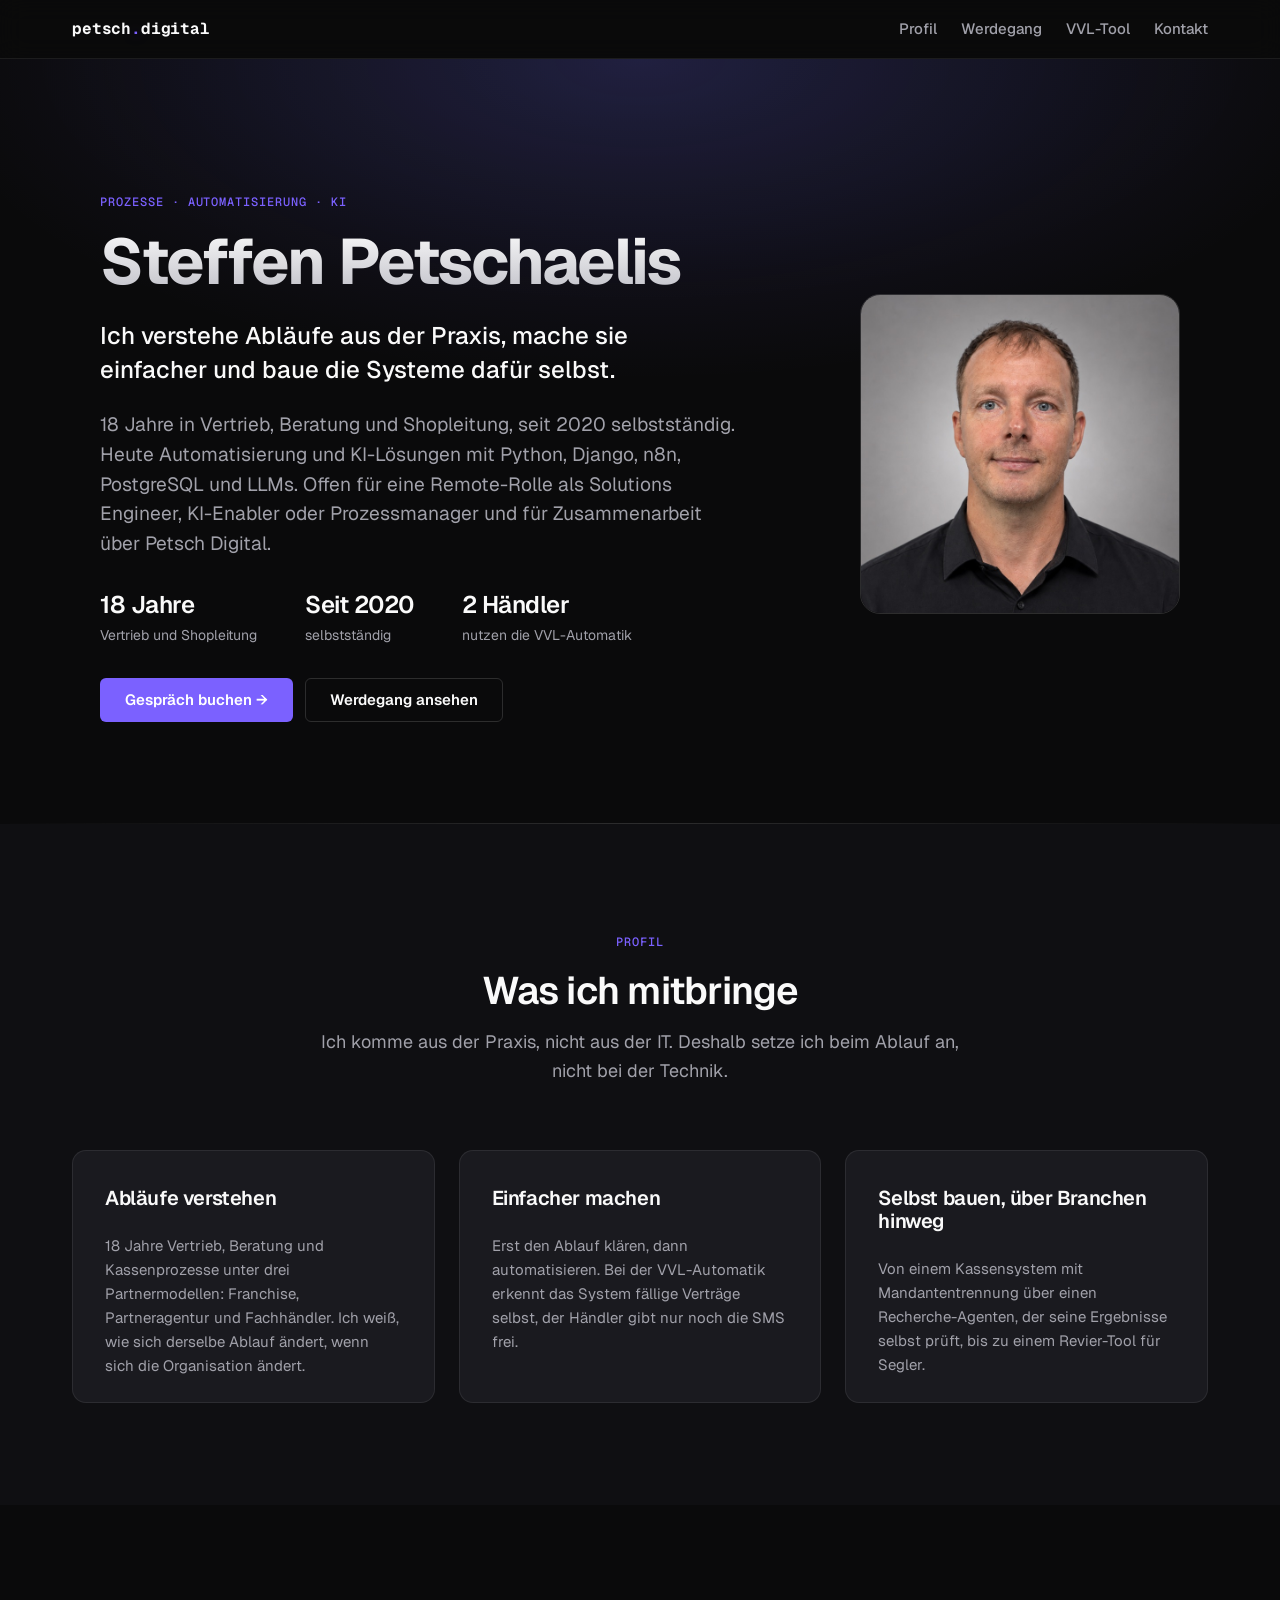
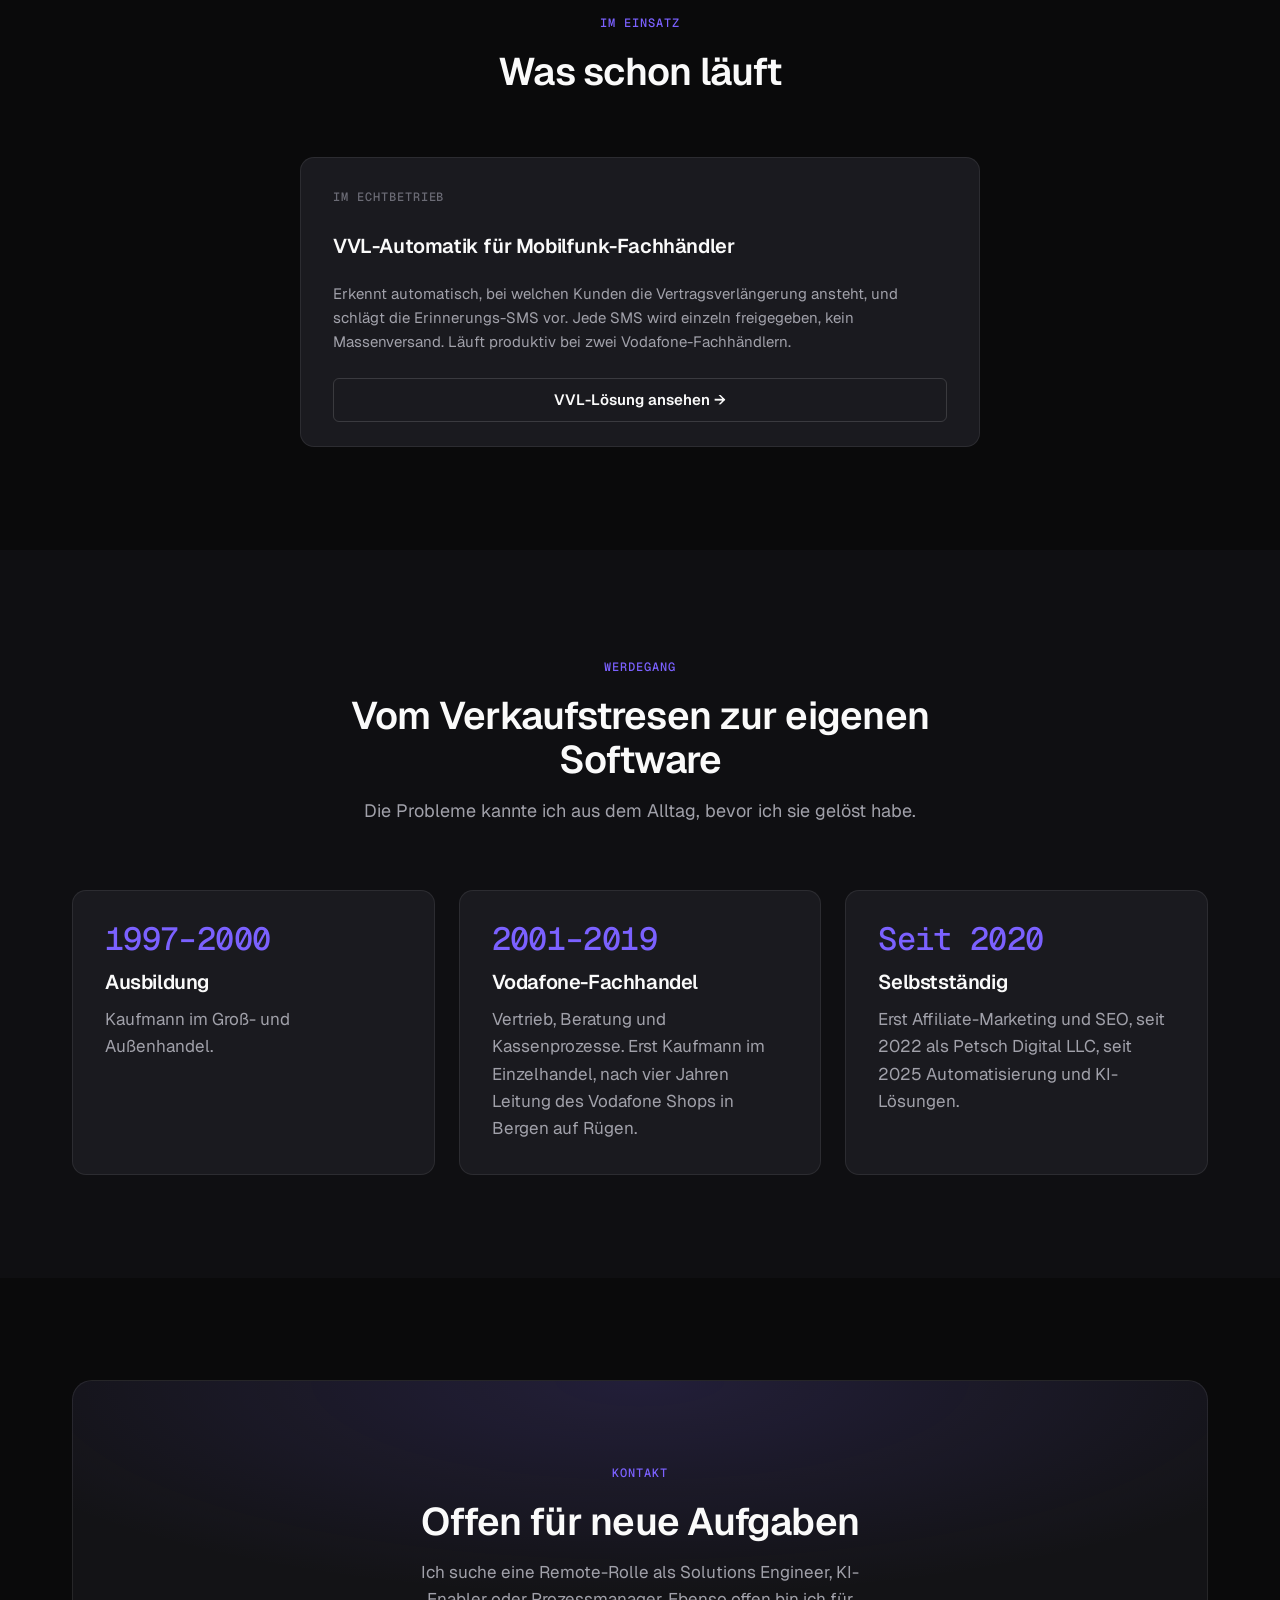
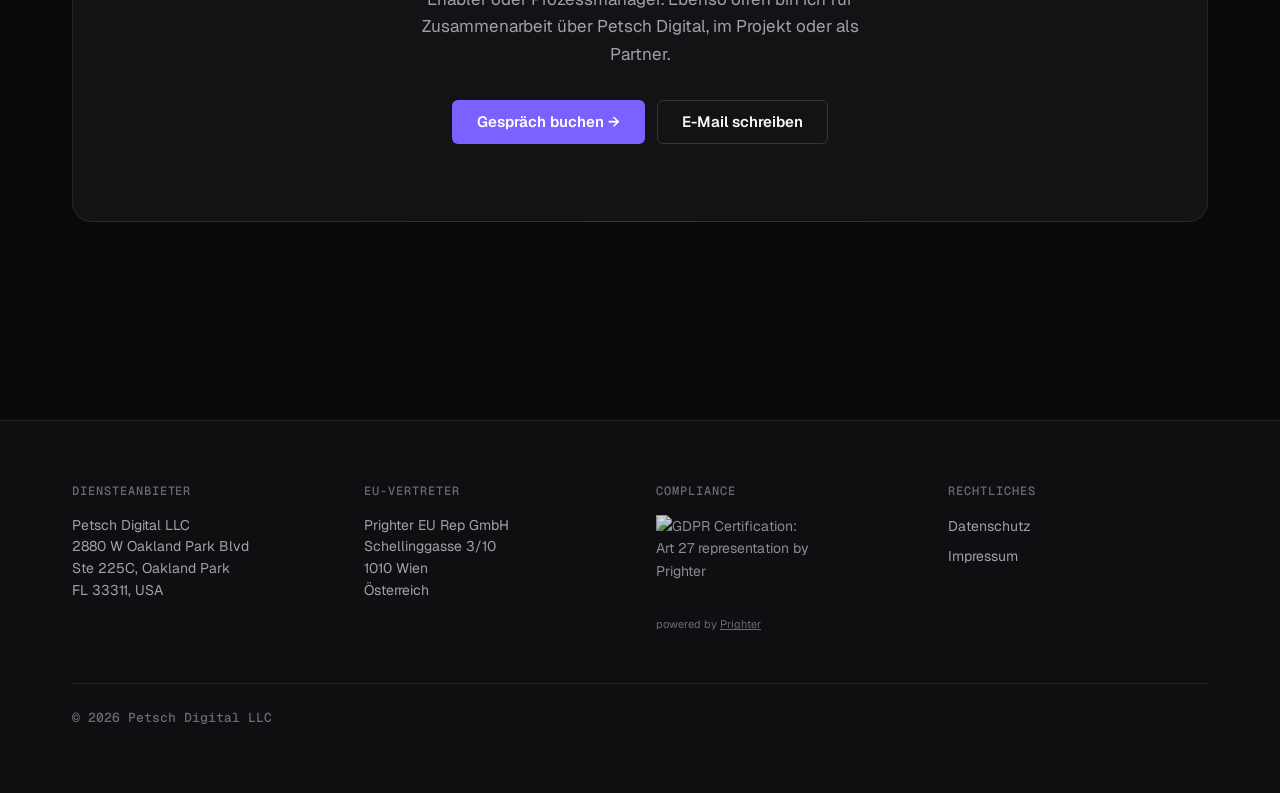
==== commit 41c11bed: "Startseite: Positionierung branchenübergreifend, Werdegang in drei Stationen" ====
--- a/index.html
+++ b/index.html
@@ -12,10 +12,10 @@
   <meta name="theme-color" content="#0A0A0B">
 
   <title>Steffen Petschaelis | Petsch Digital</title>
-  <meta name="description" content="18 Jahre Vodafone-Fachhandel, die meiste Zeit in der Leitung eines Shops. Heute baue ich Automatisierung und KI-Lösungen. Offen für Rollen und Zusammenarbeit.">
+  <meta name="description" content="18 Jahre Vertrieb und Shopleitung, seit 2020 selbstständig. Ich verstehe Abläufe, mache sie einfacher und baue die Systeme dafür selbst.">
 
   <meta property="og:title" content="Steffen Petschaelis | Petsch Digital">
-  <meta property="og:description" content="18 Jahre Vodafone-Fachhandel, die meiste Zeit in der Leitung eines Shops. Heute baue ich Automatisierung und KI-Lösungen. Offen für Rollen und Zusammenarbeit.">
+  <meta property="og:description" content="18 Jahre Vertrieb und Shopleitung, seit 2020 selbstständig. Ich verstehe Abläufe, mache sie einfacher und baue die Systeme dafür selbst.">
   <meta property="og:type" content="website">
   <meta property="og:url" content="https://petsch-digital.com/">
   <meta property="og:image" content="https://petsch-digital.com/og-image.png">
@@ -24,7 +24,7 @@
 
   <meta name="twitter:card" content="summary_large_image">
   <meta name="twitter:title" content="Steffen Petschaelis | Petsch Digital">
-  <meta name="twitter:description" content="18 Jahre Vodafone-Fachhandel, die meiste Zeit in der Leitung eines Shops. Heute baue ich Automatisierung und KI-Lösungen. Offen für Rollen und Zusammenarbeit.">
+  <meta name="twitter:description" content="18 Jahre Vertrieb und Shopleitung, seit 2020 selbstständig. Ich verstehe Abläufe, mache sie einfacher und baue die Systeme dafür selbst.">
   <meta name="twitter:image" content="https://petsch-digital.com/og-image.png">
 
   <link rel="canonical" href="https://petsch-digital.com/">
@@ -119,18 +119,8 @@
       max-width: var(--container-text);
       margin-inline: auto;
     }
-    .muster-grid--single + .text-muted {
-      text-align: center;
-      margin-top: var(--space-8);
-    }
-
-    /* Werdegang: vier Stationen, 2 x 2 und breit in einer Reihe */
-    @media (min-width: 720px) {
-      #werdegang .ablauf-grid { grid-template-columns: repeat(2, 1fr); }
-    }
-    @media (min-width: 1100px) {
-      #werdegang .ablauf-grid { grid-template-columns: repeat(4, 1fr); }
-    }
+
+    /* Werdegang: Zeitraum statt Nummer */
     .ablauf-number--year {
       font-size: clamp(1.5rem, 2.5vw, 2rem);
       letter-spacing: var(--letter-spacing-tight);
@@ -153,7 +143,7 @@
         "image": "https://petsch-digital.com/assets/img/portrait.jpg",
         "jobTitle": "Gründer von Petsch Digital",
         "worksFor": { "@id": "https://petsch-digital.com/#organization" },
-        "knowsAbout": ["Prozessautomatisierung", "KI-Automatisierung", "Mobilfunk-Fachhandel", "Python", "Django", "n8n", "PostgreSQL"]
+        "knowsAbout": ["Prozessanalyse", "Prozessautomatisierung", "KI-Automatisierung", "Vertrieb", "Einzelhandel", "Mobilfunk-Fachhandel", "Python", "Django", "n8n", "PostgreSQL"]
       },
       {
         "@type": "Organization",
@@ -198,14 +188,14 @@
       <div class="container-wide">
         <div class="hero__inner hero__inner--person">
           <div class="hero__text">
-            <span class="eyebrow">Branchenpraxis · Automatisierung · KI</span>
+            <span class="eyebrow">Prozesse · Automatisierung · KI</span>
             <h1>Steffen Petschaelis</h1>
-            <p class="hero__claim">18 Jahre Prozesswissen aus dem Vodafone-Fachhandel. Die Systeme, die dort fehlten, habe ich selbst gebaut.</p>
-            <p class="lead">Vorher die meiste Zeit in der Leitung eines Shops, heute Automatisierung und KI-Lösungen mit Python, Django, n8n, PostgreSQL und LLMs. Offen für eine Remote-Rolle als Solutions Engineer, KI-Enabler oder Prozessmanager und für Zusammenarbeit über Petsch Digital.</p>
+            <p class="hero__claim">Ich verstehe Abläufe aus der Praxis, mache sie einfacher und baue die Systeme dafür selbst.</p>
+            <p class="lead">18 Jahre in Vertrieb, Beratung und Shopleitung, seit 2020 selbstständig. Heute Automatisierung und KI-Lösungen mit Python, Django, n8n, PostgreSQL und LLMs. Offen für eine Remote-Rolle als Solutions Engineer, KI-Enabler oder Prozessmanager und für Zusammenarbeit über Petsch Digital.</p>
             <ul class="hero__facts">
-              <li><strong>18 Jahre</strong><span>Vodafone-Fachhandel</span></li>
+              <li><strong>18 Jahre</strong><span>Vertrieb und Shopleitung</span></li>
+              <li><strong>Seit 2020</strong><span>selbstständig</span></li>
               <li><strong>2 Händler</strong><span>nutzen die VVL-Automatik</span></li>
-              <li><strong>Seit 2022</strong><span>eigene Firma</span></li>
             </ul>
             <div class="cta-row">
               <a class="btn" href="https://calendly.com/steffenpetsch/20min" target="_blank" rel="noopener">Gespräch buchen &rarr;</a>
@@ -223,23 +213,23 @@
         <div class="section__head section__head--center">
           <span class="eyebrow">Profil</span>
           <h2>Was ich mitbringe</h2>
-          <p class="section__lead">Ich kenne die Abläufe im Laden aus eigener Arbeit und baue die Software dafür selbst.</p>
+          <p class="section__lead">Ich komme aus der Praxis, nicht aus der IT. Deshalb setze ich beim Ablauf an, nicht bei der Technik.</p>
         </div>
 
         <div class="muster-grid">
           <article class="card muster-card">
-            <h3 class="muster-card__title">Prozesswissen aus der Praxis</h3>
-            <p class="muster-card__desc">Vodafone-Vertrieb über alle drei Partnermodelle: Franchise, Partneragentur und Fachhändler. Erst im Verkauf, dann in der Leitung eines Shops.</p>
+            <h3 class="muster-card__title">Abläufe verstehen</h3>
+            <p class="muster-card__desc">18 Jahre Vertrieb, Beratung und Kassenprozesse unter drei Partnermodellen: Franchise, Partneragentur und Fachhändler. Ich weiß, wie sich derselbe Ablauf ändert, wenn sich die Organisation ändert.</p>
           </article>
 
           <article class="card muster-card">
-            <h3 class="muster-card__title">Selbst gebaut</h3>
-            <p class="muster-card__desc">Python, Django, n8n, PostgreSQL, LLMs und APIs. Vom ersten Entwurf bis zum laufenden Betrieb.</p>
+            <h3 class="muster-card__title">Einfacher machen</h3>
+            <p class="muster-card__desc">Erst den Ablauf klären, dann automatisieren. Bei der VVL-Automatik erkennt das System fällige Verträge selbst, der Händler gibt nur noch die SMS frei.</p>
           </article>
 
           <article class="card muster-card">
-            <h3 class="muster-card__title">Entlastung statt Ersatz</h3>
-            <p class="muster-card__desc">Meine Systeme nehmen wiederkehrende Arbeit ab. Die Entscheidung bleibt beim Menschen; bei der VVL-Automatik ist das die Freigabe jeder einzelnen SMS.</p>
+            <h3 class="muster-card__title">Selbst bauen, über Branchen hinweg</h3>
+            <p class="muster-card__desc">Von einem Kassensystem mit Mandantentrennung über einen Recherche-Agenten, der seine Ergebnisse selbst prüft, bis zu einem Revier-Tool für Segler.</p>
           </article>
         </div>
       </div>
@@ -261,7 +251,6 @@
             <a class="btn btn--secondary btn--block" href="/vvl">VVL-Lösung ansehen &rarr;</a>
           </article>
         </div>
-        <p class="text-muted">Weitere Arbeitsproben zeige ich auf Anfrage.</p>
       </div>
     </section>
 
@@ -283,17 +272,12 @@
           <div class="ablauf-card">
             <div class="ablauf-number ablauf-number--year">2001–2019</div>
             <h3 class="ablauf-title">Vodafone-Fachhandel</h3>
-            <p class="ablauf-body">Erst Kaufmann im Einzelhandel, nach vier Jahren Leitung des Vodafone Shops in Bergen auf Rügen.</p>
+            <p class="ablauf-body">Vertrieb, Beratung und Kassenprozesse. Erst Kaufmann im Einzelhandel, nach vier Jahren Leitung des Vodafone Shops in Bergen auf Rügen.</p>
           </div>
           <div class="ablauf-card">
-            <div class="ablauf-number ablauf-number--year">2020–2022</div>
+            <div class="ablauf-number ablauf-number--year">Seit 2020</div>
             <h3 class="ablauf-title">Selbstständig</h3>
-            <p class="ablauf-body">Affiliate-Marketing und SEO.</p>
-          </div>
-          <div class="ablauf-card">
-            <div class="ablauf-number ablauf-number--year">Seit 2022</div>
-            <h3 class="ablauf-title">Petsch Digital LLC</h3>
-            <p class="ablauf-body">Eigene Firma in Florida. Zuerst Affiliate und SEO, seit 2025 Automatisierung und KI-Lösungen.</p>
+            <p class="ablauf-body">Erst Affiliate-Marketing und SEO, seit 2022 als Petsch Digital LLC, seit 2025 Automatisierung und KI-Lösungen.</p>
           </div>
         </div>
       </div>
@@ -305,7 +289,7 @@
         <div class="cta-block">
           <span class="eyebrow">Kontakt</span>
           <h2>Offen für neue Aufgaben</h2>
-          <p>Ich suche eine Remote-Rolle als Solutions Engineer, KI-Enabler oder Prozessmanager. Ebenso offen bin ich für Zusammenarbeit über Petsch Digital, im Projekt oder als Partner. Arbeitsproben zeige ich gern im Gespräch.</p>
+          <p>Ich suche eine Remote-Rolle als Solutions Engineer, KI-Enabler oder Prozessmanager. Ebenso offen bin ich für Zusammenarbeit über Petsch Digital, im Projekt oder als Partner.</p>
           <div class="cta-row">
             <a class="btn" href="https://calendly.com/steffenpetsch/20min" target="_blank" rel="noopener">Gespräch buchen &rarr;</a>
             <a class="btn btn--secondary" href="mailto:kontakt@petsch-digital.com">E-Mail schreiben</a>
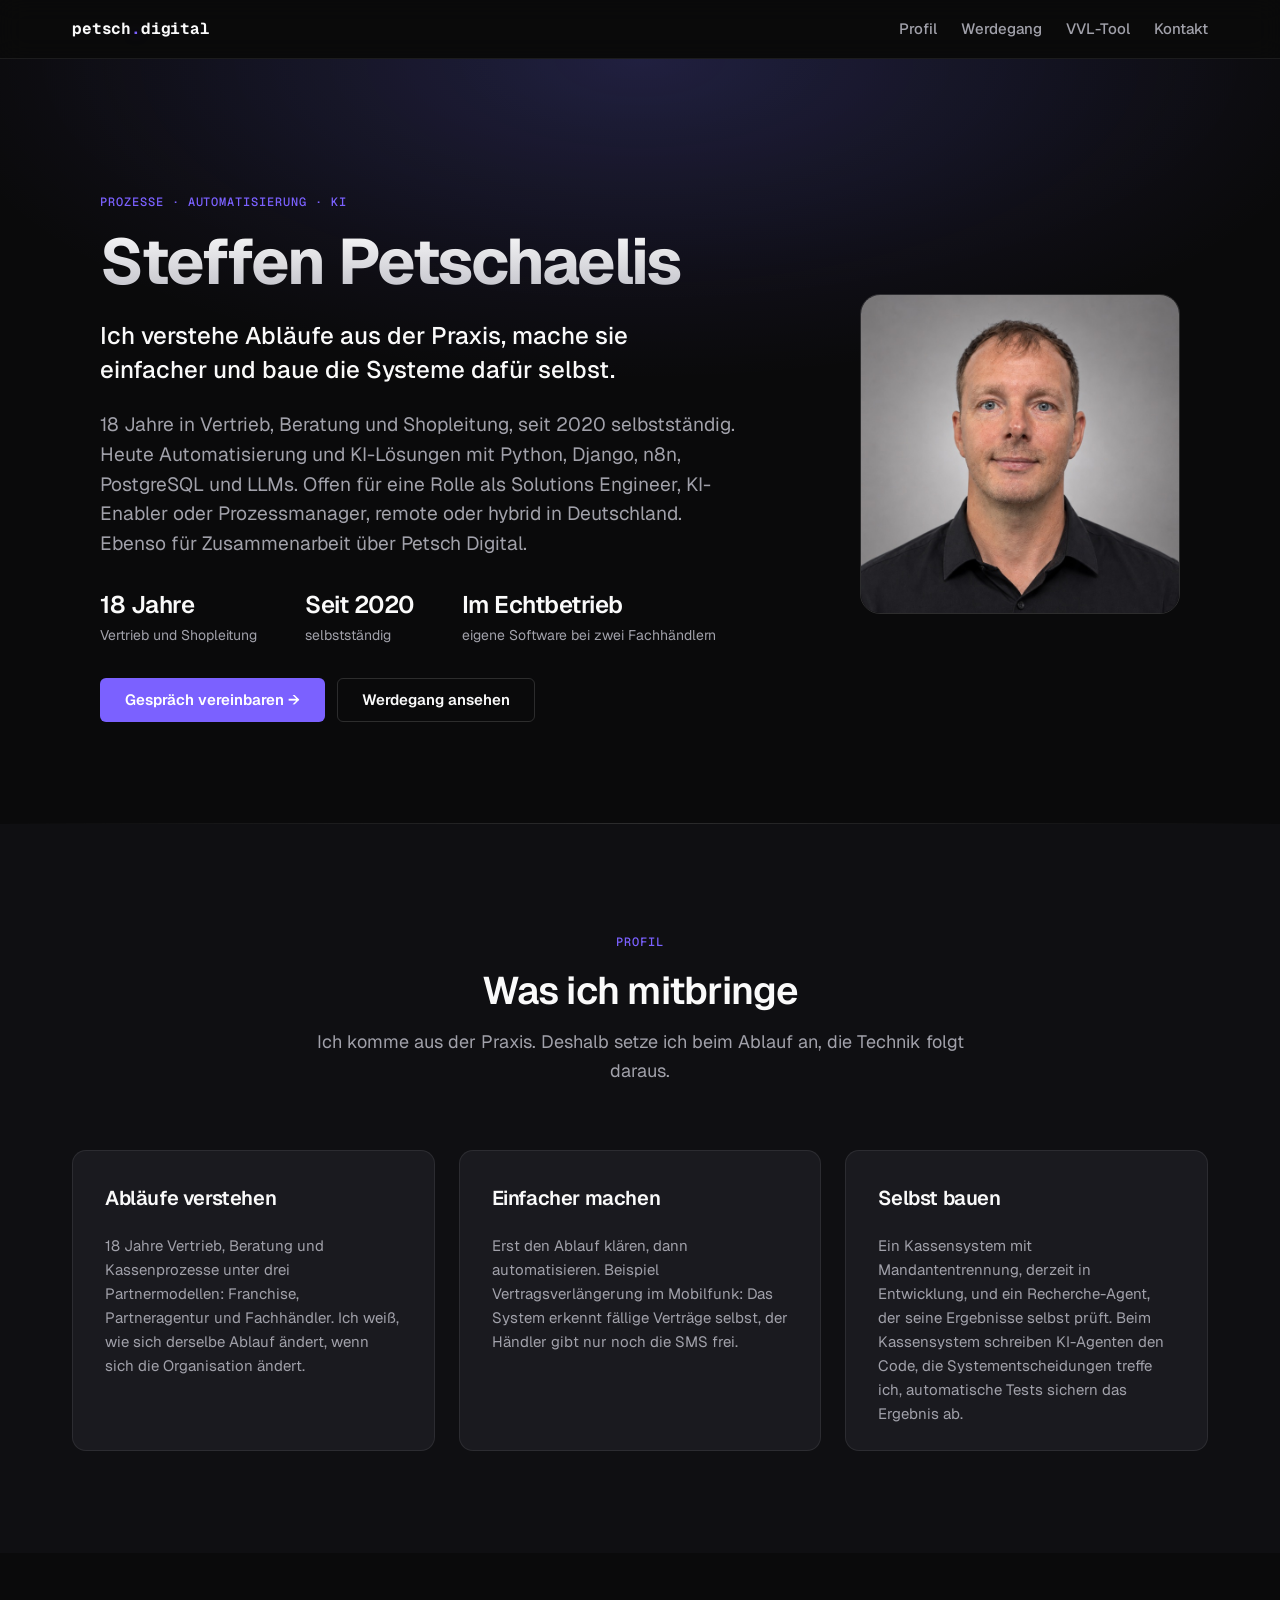
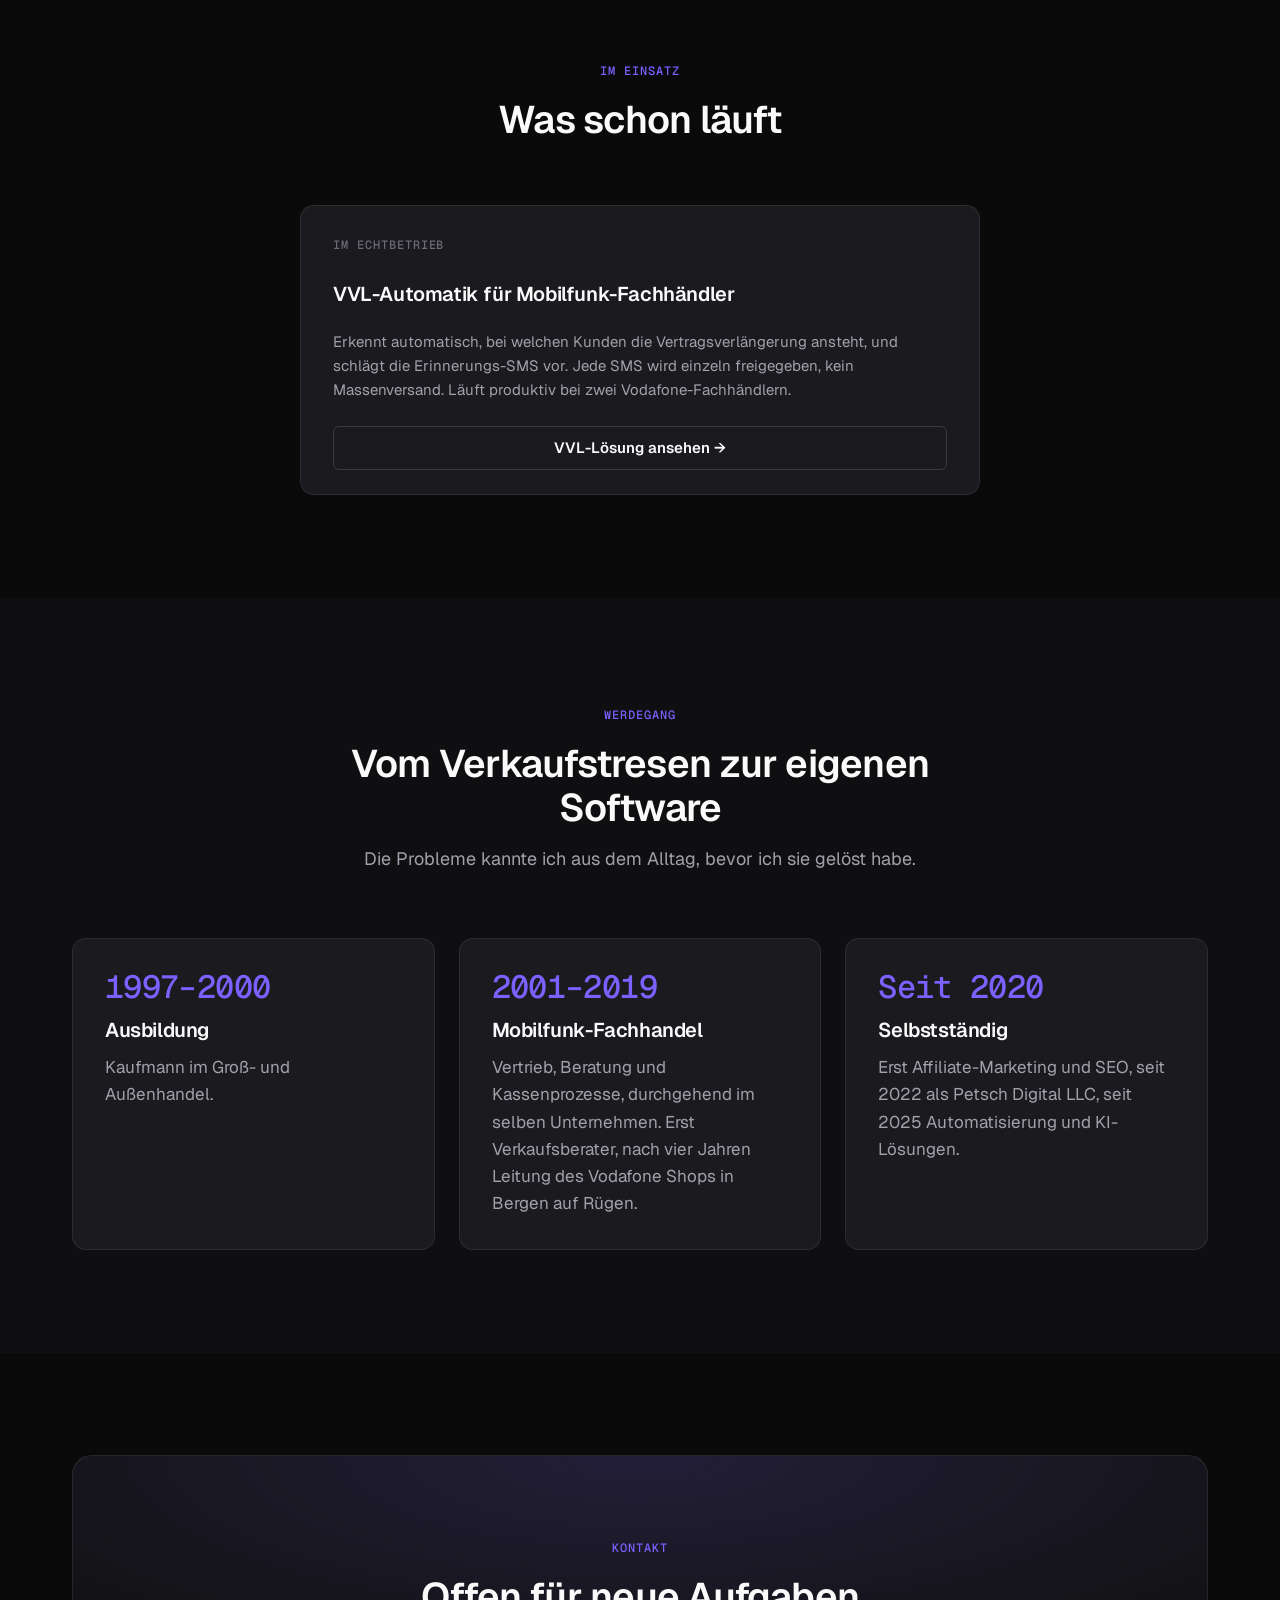
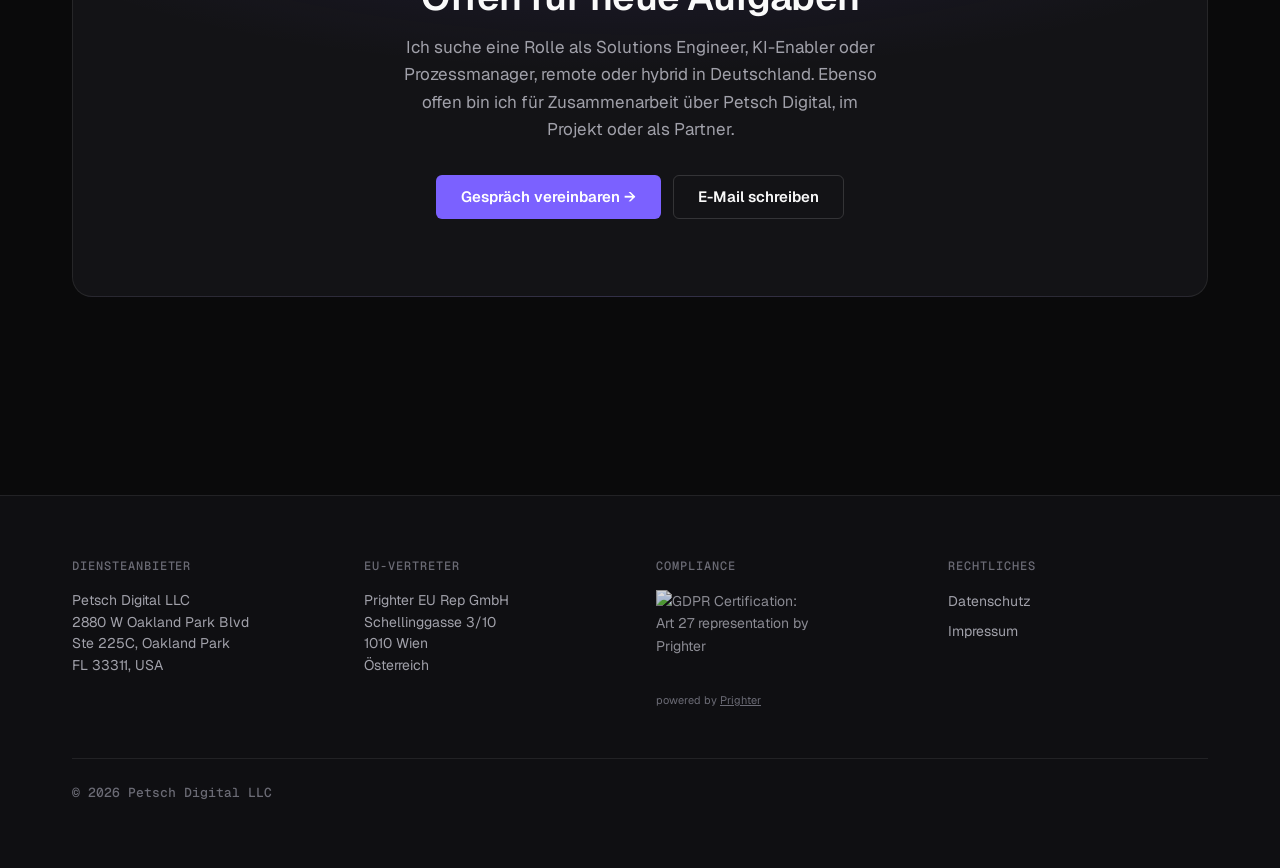
==== commit 68ab4332: "Startseite: Texte geschärft, Werdegang korrigiert, Kontakt und Terminlink aktualisiert" ====
--- a/index.html
+++ b/index.html
@@ -191,14 +191,14 @@
             <span class="eyebrow">Prozesse · Automatisierung · KI</span>
             <h1>Steffen Petschaelis</h1>
             <p class="hero__claim">Ich verstehe Abläufe aus der Praxis, mache sie einfacher und baue die Systeme dafür selbst.</p>
-            <p class="lead">18 Jahre in Vertrieb, Beratung und Shopleitung, seit 2020 selbstständig. Heute Automatisierung und KI-Lösungen mit Python, Django, n8n, PostgreSQL und LLMs. Offen für eine Remote-Rolle als Solutions Engineer, KI-Enabler oder Prozessmanager und für Zusammenarbeit über Petsch Digital.</p>
+            <p class="lead">18 Jahre in Vertrieb, Beratung und Shopleitung, seit 2020 selbstständig. Heute Automatisierung und KI-Lösungen mit Python, Django, n8n, PostgreSQL und LLMs. Offen für eine Rolle als Solutions Engineer, KI-Enabler oder Prozessmanager, remote oder hybrid in Deutschland. Ebenso für Zusammenarbeit über Petsch Digital.</p>
             <ul class="hero__facts">
               <li><strong>18 Jahre</strong><span>Vertrieb und Shopleitung</span></li>
               <li><strong>Seit 2020</strong><span>selbstständig</span></li>
-              <li><strong>2 Händler</strong><span>nutzen die VVL-Automatik</span></li>
+              <li><strong>Im Echtbetrieb</strong><span>eigene Software bei zwei Fachhändlern</span></li>
             </ul>
             <div class="cta-row">
-              <a class="btn" href="https://calendly.com/steffenpetsch/20min" target="_blank" rel="noopener">Gespräch buchen &rarr;</a>
+              <a class="btn" href="https://calendly.com/steffenpetsch/erstgesprach" target="_blank" rel="noopener">Gespräch vereinbaren &rarr;</a>
               <a class="btn btn--secondary" href="#werdegang">Werdegang ansehen</a>
             </div>
           </div>
@@ -213,7 +213,7 @@
         <div class="section__head section__head--center">
           <span class="eyebrow">Profil</span>
           <h2>Was ich mitbringe</h2>
-          <p class="section__lead">Ich komme aus der Praxis, nicht aus der IT. Deshalb setze ich beim Ablauf an, nicht bei der Technik.</p>
+          <p class="section__lead">Ich komme aus der Praxis. Deshalb setze ich beim Ablauf an, die Technik folgt daraus.</p>
         </div>
 
         <div class="muster-grid">
@@ -224,12 +224,12 @@
 
           <article class="card muster-card">
             <h3 class="muster-card__title">Einfacher machen</h3>
-            <p class="muster-card__desc">Erst den Ablauf klären, dann automatisieren. Bei der VVL-Automatik erkennt das System fällige Verträge selbst, der Händler gibt nur noch die SMS frei.</p>
+            <p class="muster-card__desc">Erst den Ablauf klären, dann automatisieren. Beispiel Vertragsverlängerung im Mobilfunk: Das System erkennt fällige Verträge selbst, der Händler gibt nur noch die SMS frei.</p>
           </article>
 
           <article class="card muster-card">
-            <h3 class="muster-card__title">Selbst bauen, über Branchen hinweg</h3>
-            <p class="muster-card__desc">Von einem Kassensystem mit Mandantentrennung über einen Recherche-Agenten, der seine Ergebnisse selbst prüft, bis zu einem Revier-Tool für Segler.</p>
+            <h3 class="muster-card__title">Selbst bauen</h3>
+            <p class="muster-card__desc">Ein Kassensystem mit Mandantentrennung, derzeit in Entwicklung, und ein Recherche-Agent, der seine Ergebnisse selbst prüft. Beim Kassensystem schreiben KI-Agenten den Code, die Systementscheidungen treffe ich, automatische Tests sichern das Ergebnis ab.</p>
           </article>
         </div>
       </div>
@@ -271,8 +271,8 @@
           </div>
           <div class="ablauf-card">
             <div class="ablauf-number ablauf-number--year">2001–2019</div>
-            <h3 class="ablauf-title">Vodafone-Fachhandel</h3>
-            <p class="ablauf-body">Vertrieb, Beratung und Kassenprozesse. Erst Kaufmann im Einzelhandel, nach vier Jahren Leitung des Vodafone Shops in Bergen auf Rügen.</p>
+            <h3 class="ablauf-title">Mobilfunk-Fachhandel</h3>
+            <p class="ablauf-body">Vertrieb, Beratung und Kassenprozesse, durchgehend im selben Unternehmen. Erst Verkaufsberater, nach vier Jahren Leitung des Vodafone Shops in Bergen auf Rügen.</p>
           </div>
           <div class="ablauf-card">
             <div class="ablauf-number ablauf-number--year">Seit 2020</div>
@@ -289,10 +289,10 @@
         <div class="cta-block">
           <span class="eyebrow">Kontakt</span>
           <h2>Offen für neue Aufgaben</h2>
-          <p>Ich suche eine Remote-Rolle als Solutions Engineer, KI-Enabler oder Prozessmanager. Ebenso offen bin ich für Zusammenarbeit über Petsch Digital, im Projekt oder als Partner.</p>
+          <p>Ich suche eine Rolle als Solutions Engineer, KI-Enabler oder Prozessmanager, remote oder hybrid in Deutschland. Ebenso offen bin ich für Zusammenarbeit über Petsch Digital, im Projekt oder als Partner.</p>
           <div class="cta-row">
-            <a class="btn" href="https://calendly.com/steffenpetsch/20min" target="_blank" rel="noopener">Gespräch buchen &rarr;</a>
-            <a class="btn btn--secondary" href="mailto:kontakt@petsch-digital.com">E-Mail schreiben</a>
+            <a class="btn" href="https://calendly.com/steffenpetsch/erstgesprach" target="_blank" rel="noopener">Gespräch vereinbaren &rarr;</a>
+            <a class="btn btn--secondary" href="mailto:steffen@petsch-digital.com">E-Mail schreiben</a>
           </div>
         </div>
       </div>
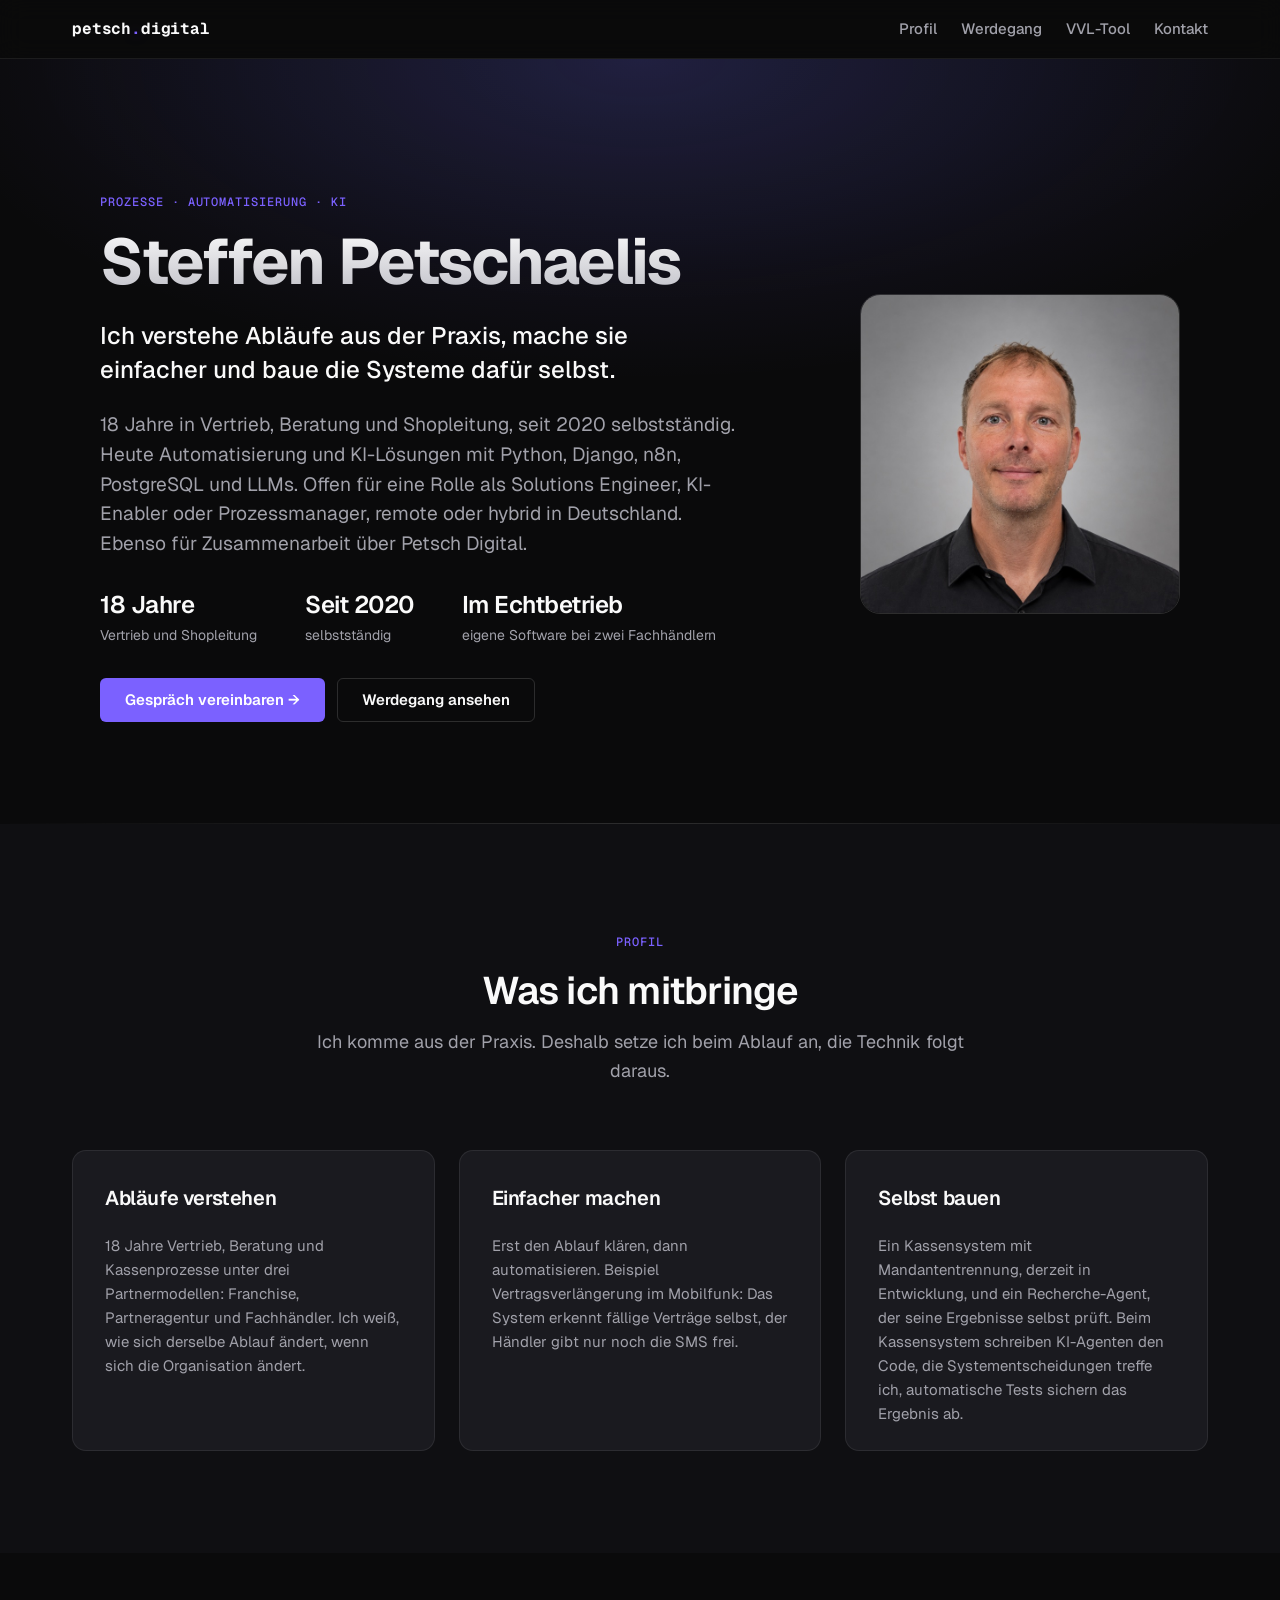
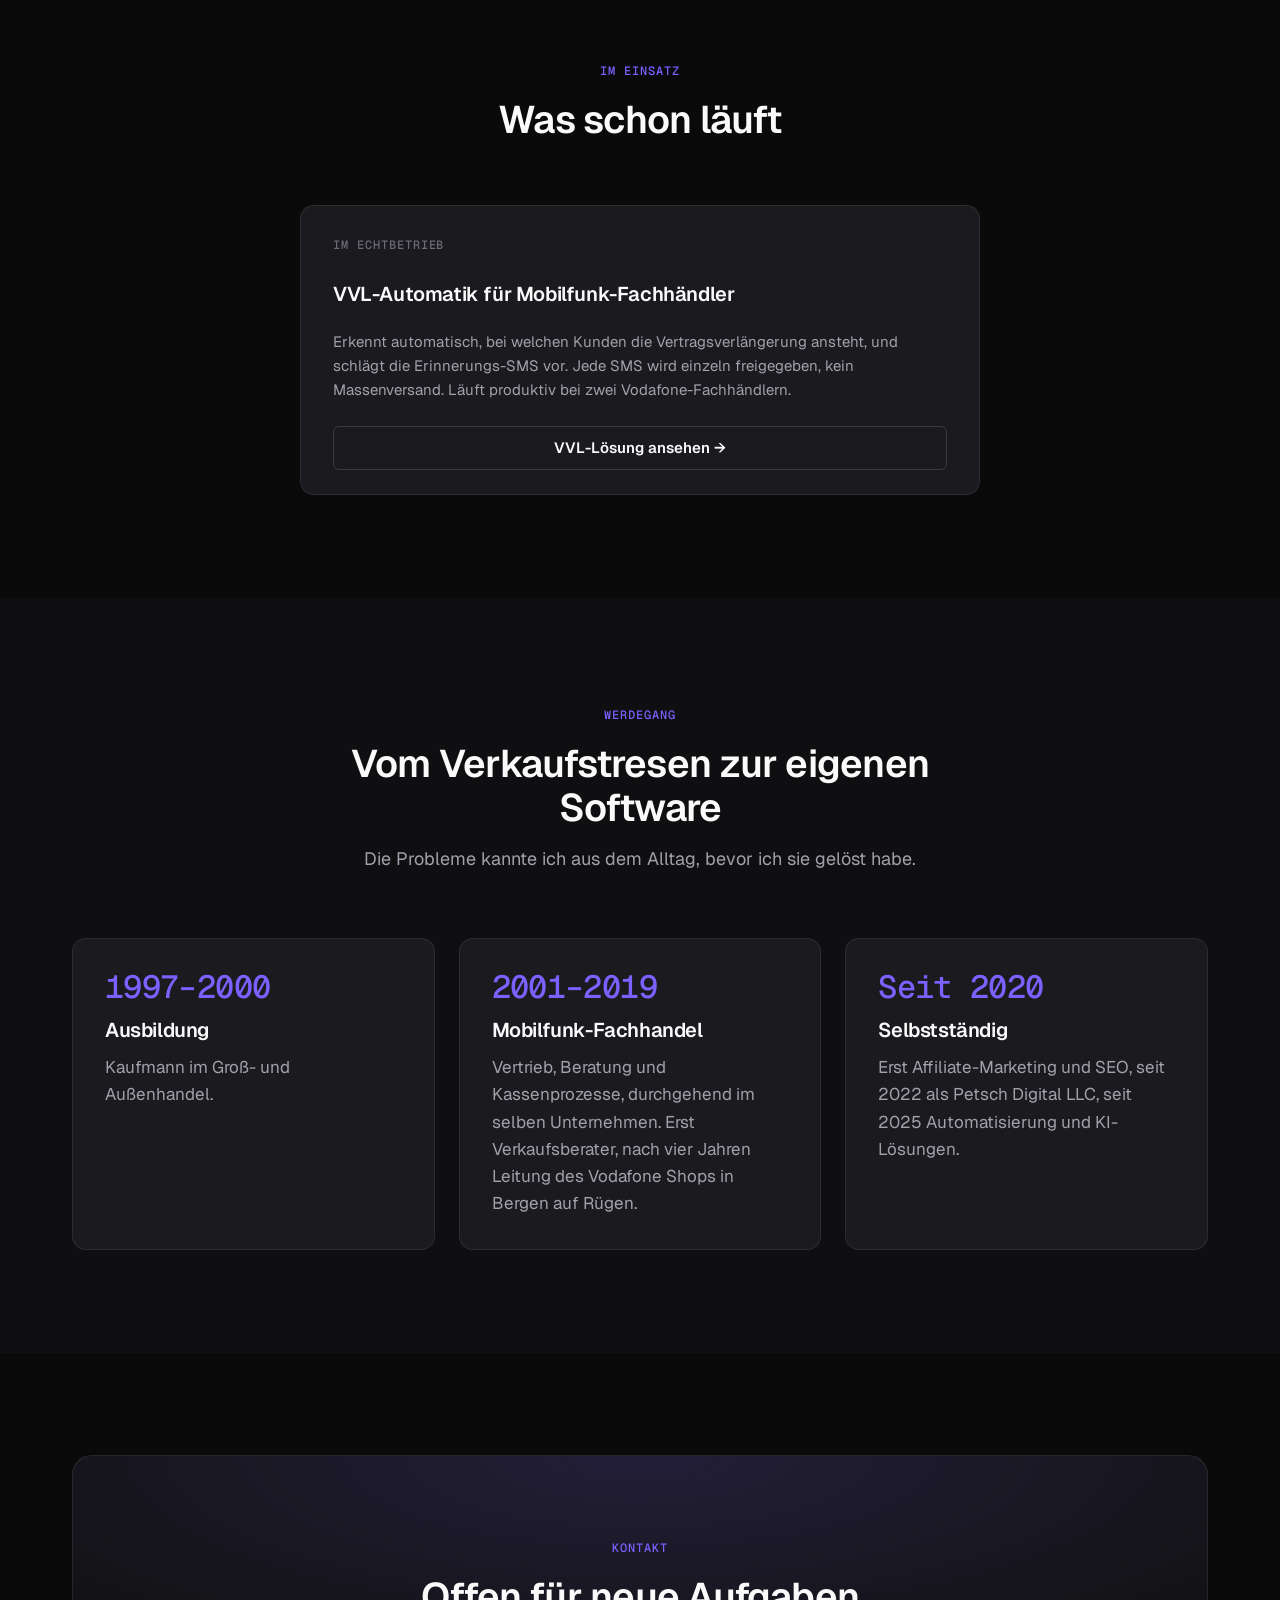
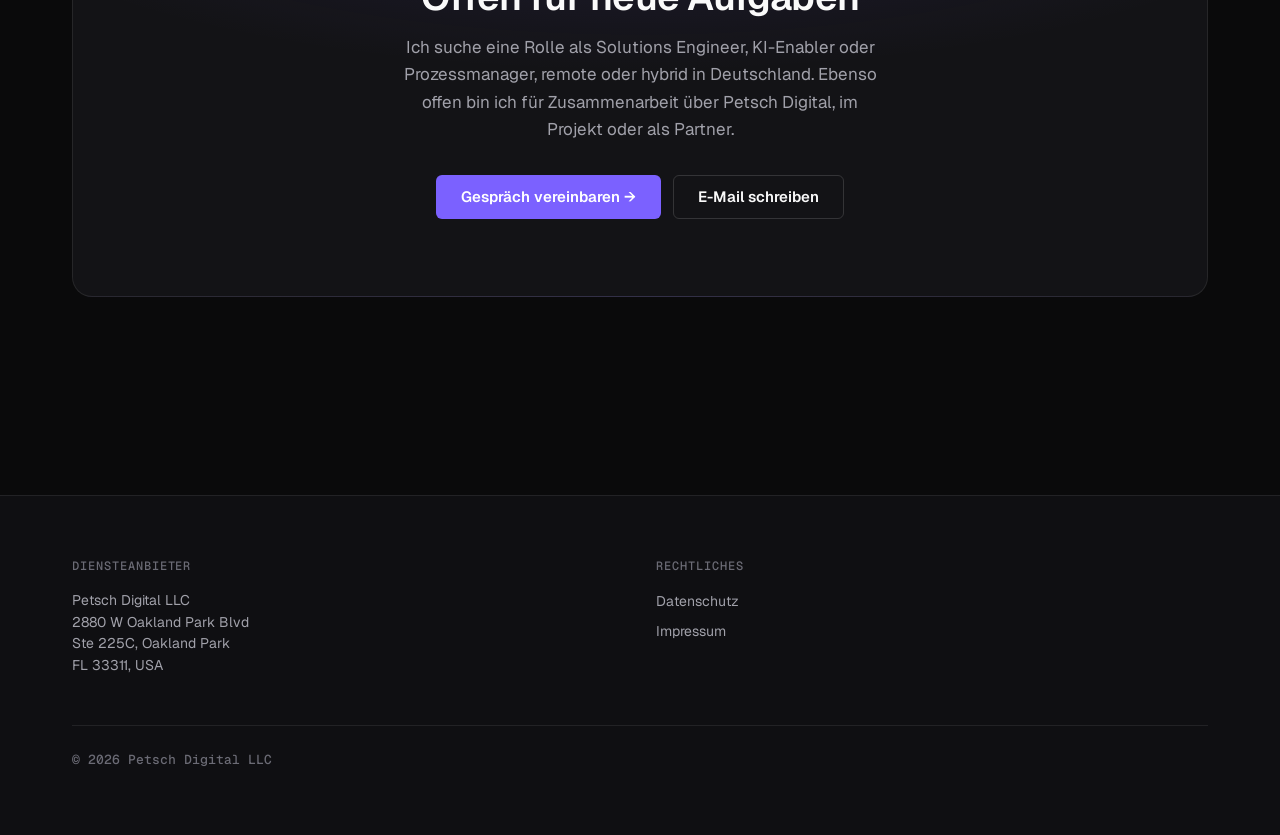
==== commit ff5b5011: "Prighter aus Footern und Impressum entfernt, /vvl auf Demo und Mail umgestellt, neues Portraet" ====
--- a/index.html
+++ b/index.html
@@ -312,28 +312,6 @@
           </p>
         </div>
         <div>
-          <h4>EU-Vertreter</h4>
-          <p>
-            Prighter EU Rep GmbH<br>
-            Schellinggasse 3/10<br>
-            1010 Wien<br>
-            Österreich
-          </p>
-        </div>
-        <div>
-          <h4>Compliance</h4>
-          <div class="site-footer__badge">
-            <a href="https://app.prighter.com/portal/15539856848" target="_blank" rel="noopener">
-              <img class="compliance-badge" src="https://app.prighter.com/v1/business/certificate-of-representation?business_id=15539856848&certificate_product=ART27" alt="GDPR Certification: Art 27 representation by Prighter"/>
-            </a>
-            <br>
-            <span class="compliance-badge-caption">
-              powered by
-              <a href="https://prighter.com" target="_blank" rel="noopener" title="Prighter - GDPR Compliance / Privacy Representation for EU, Switzerland, UK and Turkey">Prighter</a>
-            </span>
-          </div>
-        </div>
-        <div>
           <h4>Rechtliches</h4>
           <ul>
             <li><a href="/datenschutz">Datenschutz</a></li>
--- a/assets/css/style.css
+++ b/assets/css/style.css
@@ -845,7 +845,7 @@
 
 @media (min-width: 720px) {
   .site-footer__grid {
-    grid-template-columns: repeat(4, 1fr);
+    grid-template-columns: repeat(2, 1fr);
   }
 }
 
@@ -880,10 +880,6 @@
 
 .site-footer a:hover {
   color: var(--text-primary);
-}
-
-.site-footer__badge {
-  display: block;
 }
 
 .site-footer__copyright {
@@ -1250,32 +1246,3 @@
   color: var(--text-secondary);
   line-height: var(--line-height-body);
 }
-
-/* ---------- Compliance badge (Prighter) ---------- */
-.compliance-badge {
-  max-width: 160px;
-  height: auto;
-  display: block;
-  margin-bottom: 0.5rem;
-  opacity: 0.85;
-  transition: opacity var(--transition);
-}
-
-.compliance-badge:hover {
-  opacity: 1;
-}
-
-.compliance-badge-caption {
-  font-size: 0.6875rem;
-  color: var(--text-muted);
-  line-height: 1.4;
-}
-
-.compliance-badge-caption a {
-  color: var(--text-muted);
-  text-decoration: underline;
-}
-
-.compliance-badge-caption a:hover {
-  color: var(--text-secondary);
-}
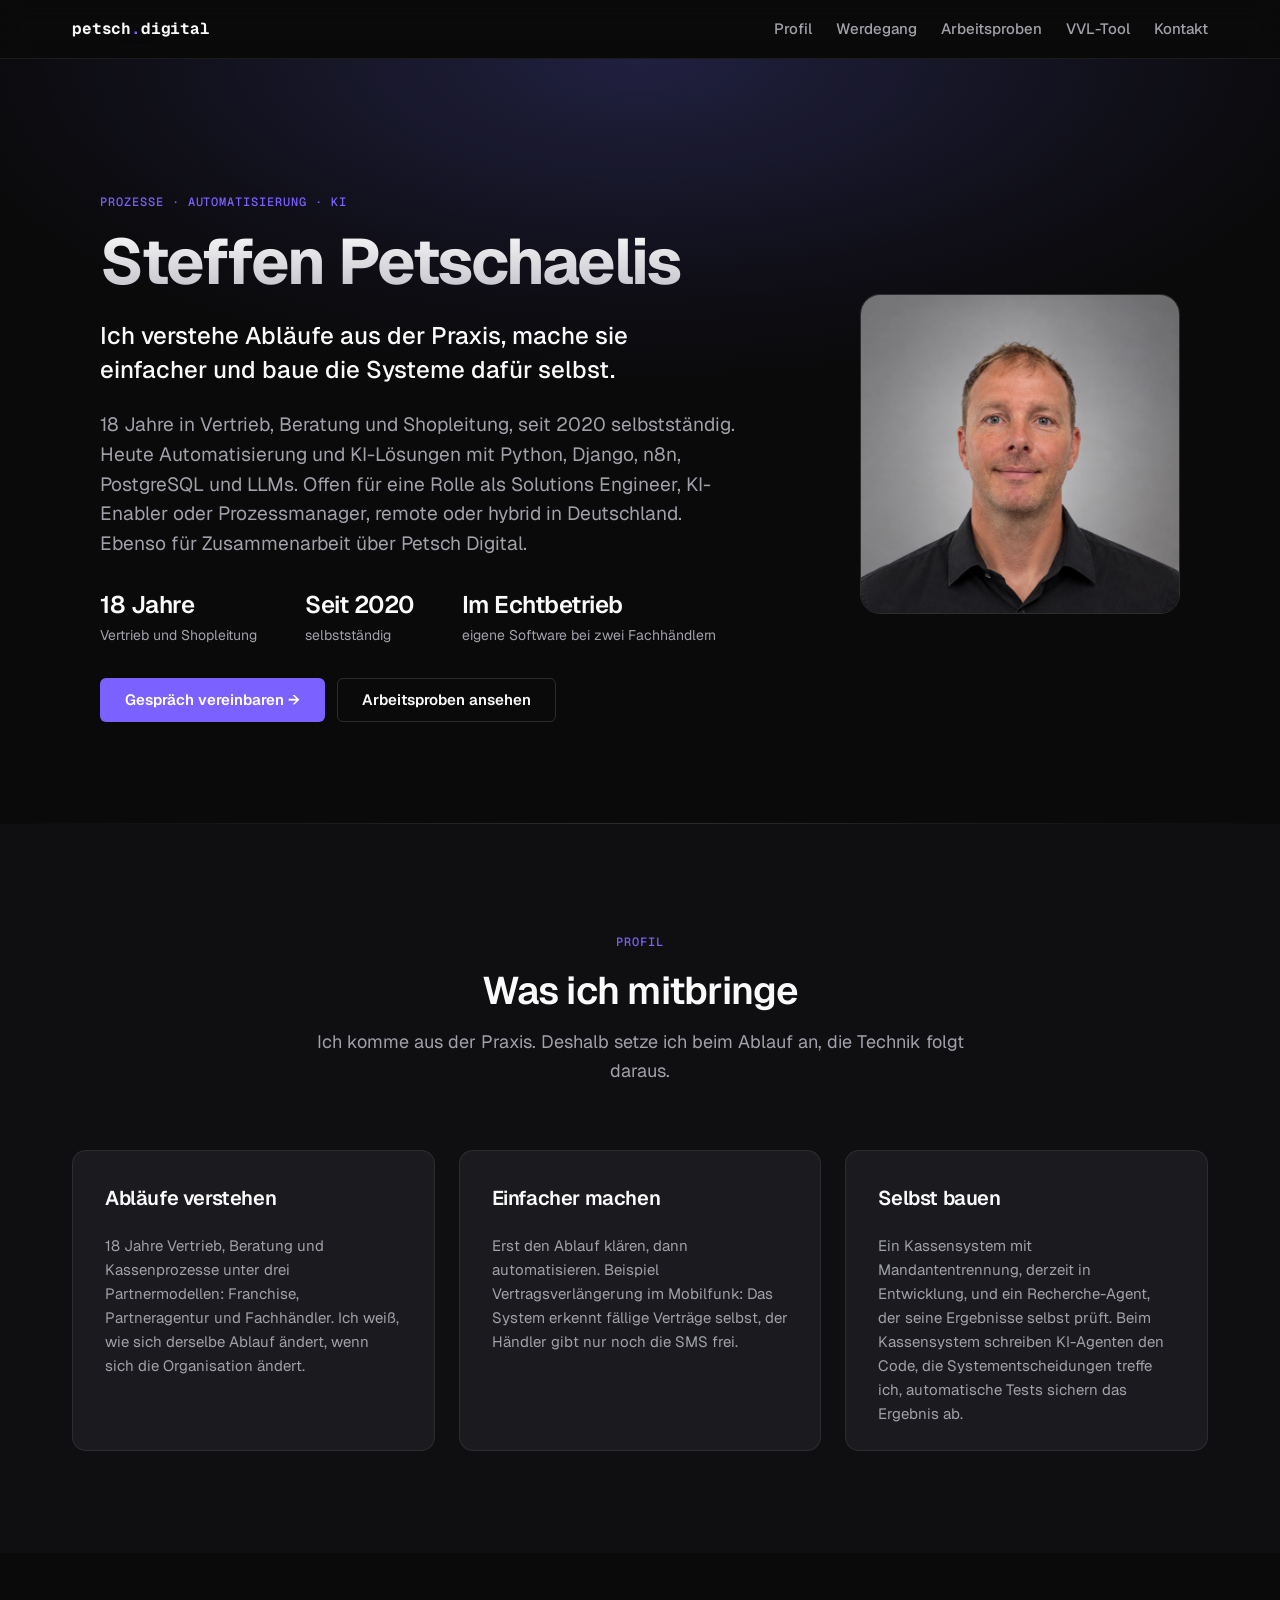
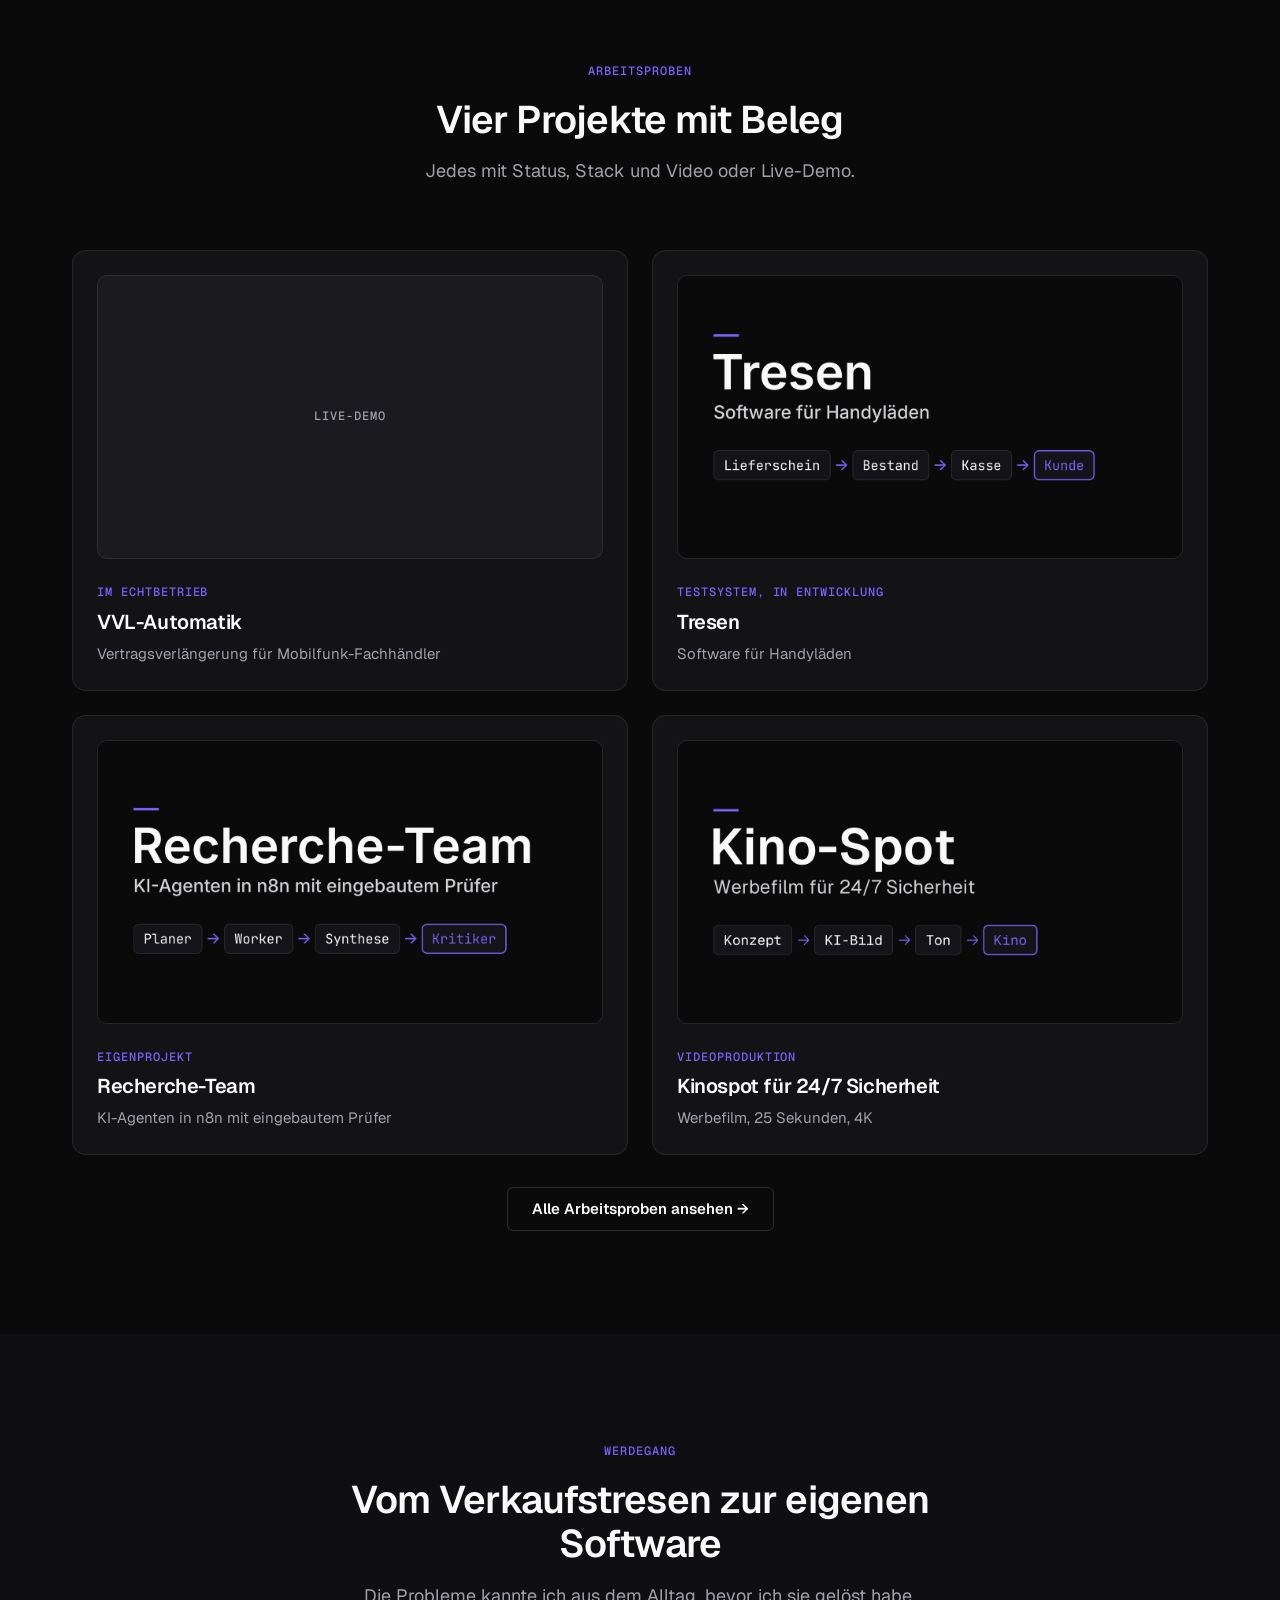
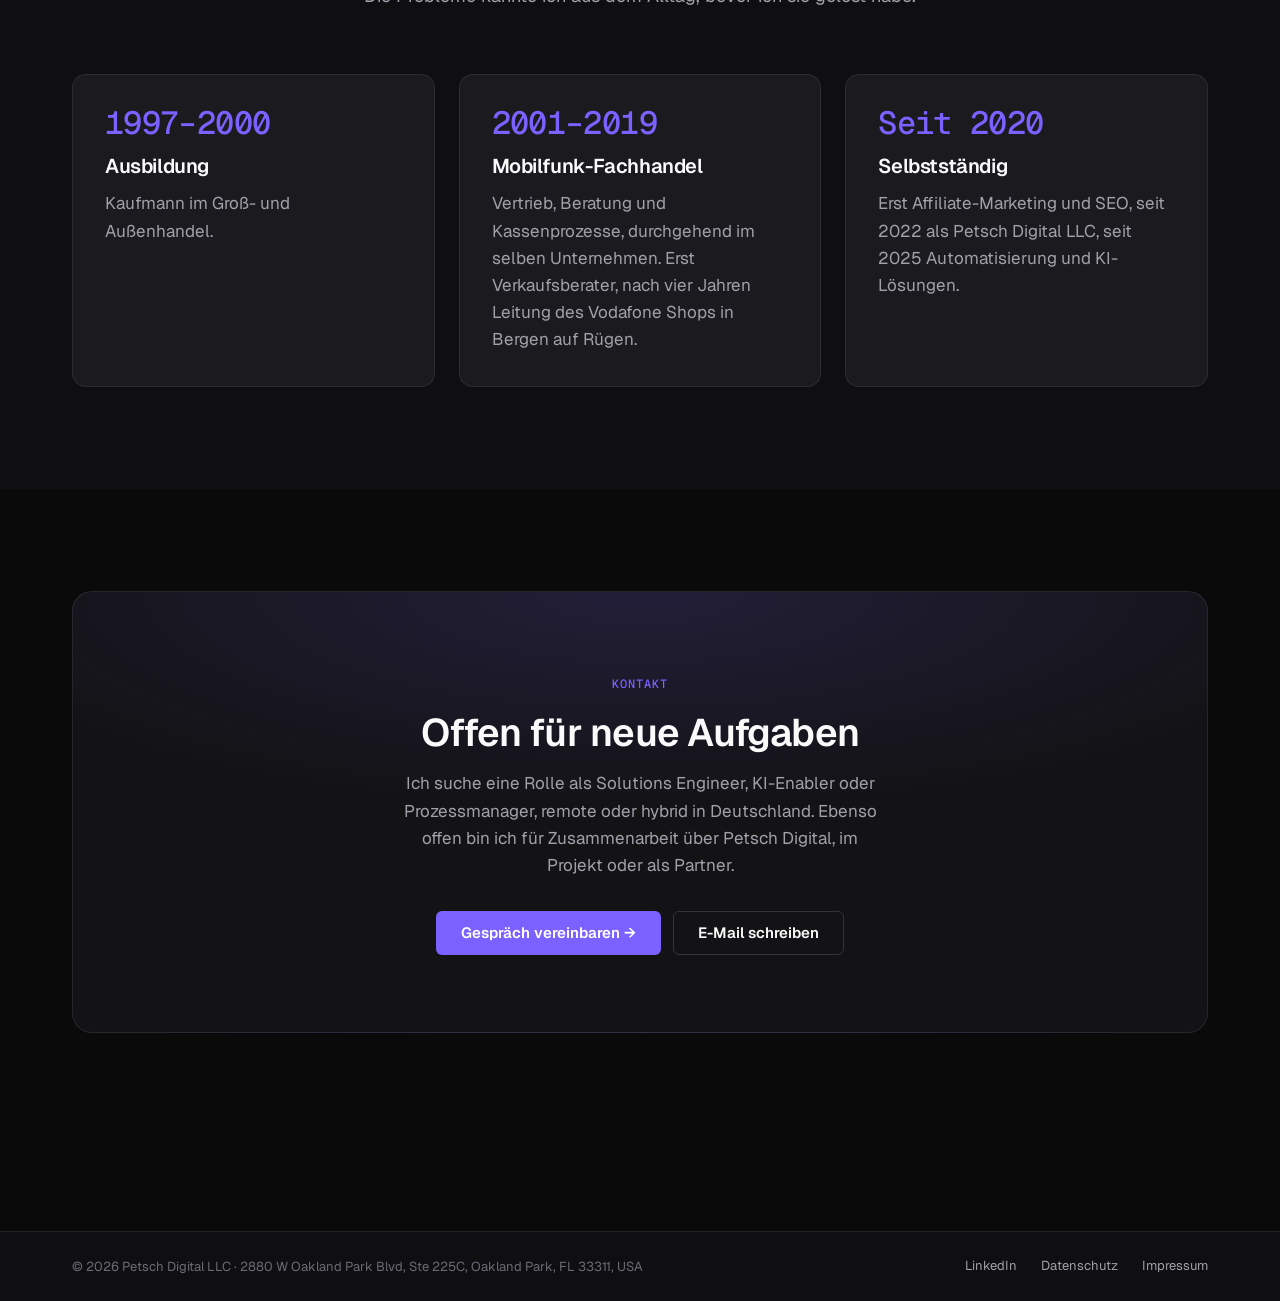
==== commit 6de05f01: "Arbeitsproben-Seite, Kacheln auf der Startseite, schlanker Footer, Handy-Korrekturen" ====
--- a/index.html
+++ b/index.html
@@ -113,11 +113,61 @@
       #profil .muster-grid { grid-template-columns: repeat(3, 1fr); }
     }
 
-    /* Im Einsatz: eine Karte, zentriert, nicht volle Breite */
-    .muster-grid--single {
+    /* Arbeitsproben: vier Kacheln, schmal eine Spalte, ab 720 px zwei */
+    .ap-tiles {
+      display: grid;
       grid-template-columns: 1fr;
-      max-width: var(--container-text);
-      margin-inline: auto;
+      gap: var(--space-6);
+    }
+    @media (min-width: 720px) {
+      .ap-tiles { grid-template-columns: repeat(2, minmax(0, 1fr)); }
+    }
+    .ap-tile {
+      display: flex;
+      flex-direction: column;
+      min-width: 0;
+      padding: var(--space-6);
+      color: var(--text-primary);
+    }
+    .ap-tile:hover { color: var(--text-primary); }
+    .ap-tile:focus-visible { border-radius: var(--radius-lg); }
+    .ap-tile__media {
+      display: block;
+      aspect-ratio: 16 / 9;
+      border: 1px solid var(--border);
+      border-radius: var(--radius);
+      overflow: hidden;
+      margin-bottom: var(--space-6);
+      transition: border-color var(--transition);
+    }
+    .ap-tile:hover .ap-tile__media { border-color: var(--border-strong); }
+    .ap-tile__media img {
+      display: block;
+      width: 100%;
+      max-width: 100%;
+      height: 100%;
+      object-fit: cover;
+    }
+    .ap-tile__media--panel {
+      display: flex;
+      align-items: center;
+      justify-content: center;
+      background: var(--surface-elevated);
+    }
+    .ap-tile__panel-label {
+      font-family: var(--font-mono);
+      font-size: 0.75rem;
+      font-weight: 500;
+      letter-spacing: 0.08em;
+      text-transform: uppercase;
+      color: var(--text-secondary);
+    }
+    .ap-tile .eyebrow { margin-bottom: var(--space-2); }
+    .ap-tile__title { margin-bottom: var(--space-2); }
+    .ap-tile__sub {
+      font-size: 0.9375rem;
+      line-height: 1.6;
+      color: var(--text-secondary);
     }
 
     /* Werdegang: Zeitraum statt Nummer */
@@ -176,6 +226,7 @@
       <nav class="site-nav" aria-label="Hauptnavigation">
         <a href="#profil">Profil</a>
         <a href="#werdegang">Werdegang</a>
+        <a href="/arbeitsproben">Arbeitsproben</a>
         <a href="/vvl">VVL-Tool</a>
         <a href="#kontakt">Kontakt</a>
       </nav>
@@ -199,7 +250,7 @@
             </ul>
             <div class="cta-row">
               <a class="btn" href="https://calendly.com/steffenpetsch/erstgesprach" target="_blank" rel="noopener">Gespräch vereinbaren &rarr;</a>
-              <a class="btn btn--secondary" href="#werdegang">Werdegang ansehen</a>
+              <a class="btn btn--secondary" href="/arbeitsproben">Arbeitsproben ansehen</a>
             </div>
           </div>
           <img class="hero__portrait" src="/assets/img/portrait.jpg" alt="Steffen Petschaelis" width="720" height="960">
@@ -235,21 +286,47 @@
       </div>
     </section>
 
-    <!-- Im Einsatz -->
-    <section class="section">
+    <!-- Arbeitsproben -->
+    <section class="section" id="arbeitsproben">
       <div class="container-wide">
         <div class="section__head section__head--center">
-          <span class="eyebrow">Im Einsatz</span>
-          <h2>Was schon läuft</h2>
-        </div>
-
-        <div class="muster-grid muster-grid--single">
-          <article class="card muster-card">
-            <span class="eyebrow eyebrow--muted">Im Echtbetrieb</span>
-            <h3 class="muster-card__title">VVL-Automatik für Mobilfunk-Fachhändler</h3>
-            <p class="muster-card__desc">Erkennt automatisch, bei welchen Kunden die Vertragsverlängerung ansteht, und schlägt die Erinnerungs-SMS vor. Jede SMS wird einzeln freigegeben, kein Massenversand. Läuft produktiv bei zwei Vodafone-Fachhändlern.</p>
-            <a class="btn btn--secondary btn--block" href="/vvl">VVL-Lösung ansehen &rarr;</a>
-          </article>
+          <span class="eyebrow">Arbeitsproben</span>
+          <h2>Vier Projekte mit Beleg</h2>
+          <p class="section__lead">Jedes mit Status, Stack und Video oder Live-Demo.</p>
+        </div>
+
+        <div class="ap-tiles">
+          <a class="card ap-tile" href="/arbeitsproben#vvl">
+            <span class="ap-tile__media ap-tile__media--panel"><span class="ap-tile__panel-label">Live-Demo</span></span>
+            <span class="eyebrow">Im Echtbetrieb</span>
+            <h3 class="ap-tile__title">VVL-Automatik</h3>
+            <span class="ap-tile__sub">Vertragsverlängerung für Mobilfunk-Fachhändler</span>
+          </a>
+
+          <a class="card ap-tile" href="/arbeitsproben#tresen">
+            <span class="ap-tile__media"><img src="/assets/img/arbeitsprobe-tresen.png" alt="" width="1280" height="720" loading="lazy"></span>
+            <span class="eyebrow">Testsystem, in Entwicklung</span>
+            <h3 class="ap-tile__title">Tresen</h3>
+            <span class="ap-tile__sub">Software für Handyläden</span>
+          </a>
+
+          <a class="card ap-tile" href="/arbeitsproben#recherche-team">
+            <span class="ap-tile__media"><img src="/assets/img/arbeitsprobe-recherche-team.png" alt="" width="1280" height="720" loading="lazy"></span>
+            <span class="eyebrow">Eigenprojekt</span>
+            <h3 class="ap-tile__title">Recherche-Team</h3>
+            <span class="ap-tile__sub">KI-Agenten in n8n mit eingebautem Prüfer</span>
+          </a>
+
+          <a class="card ap-tile" href="/arbeitsproben#kinospot">
+            <span class="ap-tile__media"><img src="/assets/img/arbeitsprobe-kinospot.png" alt="" width="1280" height="720" loading="lazy"></span>
+            <span class="eyebrow">Videoproduktion</span>
+            <h3 class="ap-tile__title">Kinospot für 24/7 Sicherheit</h3>
+            <span class="ap-tile__sub">Werbefilm, 25 Sekunden, 4K</span>
+          </a>
+        </div>
+
+        <div class="cta-row" style="justify-content: center; margin-top: var(--space-8);">
+          <a class="btn btn--secondary" href="/arbeitsproben">Alle Arbeitsproben ansehen &rarr;</a>
         </div>
       </div>
     </section>
@@ -300,28 +377,13 @@
   </main>
 
   <footer class="site-footer">
-    <div class="container-wide">
-      <div class="site-footer__grid">
-        <div>
-          <h4>Diensteanbieter</h4>
-          <p>
-            Petsch Digital LLC<br>
-            2880 W Oakland Park Blvd<br>
-            Ste 225C, Oakland Park<br>
-            FL 33311, USA
-          </p>
-        </div>
-        <div>
-          <h4>Rechtliches</h4>
-          <ul>
-            <li><a href="/datenschutz">Datenschutz</a></li>
-            <li><a href="/impressum">Impressum</a></li>
-          </ul>
-        </div>
-      </div>
-      <div class="site-footer__copyright">
-        © 2026 Petsch Digital LLC
-      </div>
+    <div class="container-wide site-footer__bar">
+      <p class="site-footer__legal">© 2026 Petsch Digital LLC · 2880 W Oakland Park Blvd, Ste 225C, Oakland Park, FL 33311, USA</p>
+      <ul class="site-footer__links">
+        <li><a href="https://www.linkedin.com/in/petsch-digital/" target="_blank" rel="noopener">LinkedIn</a></li>
+        <li><a href="/datenschutz">Datenschutz</a></li>
+        <li><a href="/impressum">Impressum</a></li>
+      </ul>
     </div>
   </footer>
 </body>
--- a/assets/css/style.css
+++ b/assets/css/style.css
@@ -187,6 +187,13 @@
   line-height: 1.05;
 }
 
+/* Langes Einzelwort (Datenschutz): unter 480px an Viewport koppeln */
+@media (max-width: 479px) {
+  h1.h1-long {
+    font-size: 8vw;
+  }
+}
+
 h2 {
   font-size: clamp(1.75rem, 3vw, 2.5rem);
   letter-spacing: var(--letter-spacing-tight);
@@ -361,6 +368,16 @@
 
 .site-nav a[aria-current="page"] {
   font-weight: 600;
+}
+
+@media (max-width: 479px) {
+  .site-nav {
+    gap: var(--space-2);
+  }
+
+  .site-nav a {
+    font-size: 0.75rem;
+  }
 }
 
 /* ---------- Sections ---------- */
@@ -831,47 +848,40 @@
 .site-footer {
   background: var(--surface-subtle);
   border-top: 1px solid var(--border);
-  padding-block: var(--space-16);
+  padding-block: var(--space-6);
   margin-top: var(--space-24);
   color: var(--text-secondary);
-  font-size: 0.875rem;
-}
-
-.site-footer__grid {
-  display: grid;
-  grid-template-columns: 1fr;
-  gap: var(--space-8);
+  font-size: 0.8125rem;
+}
+
+.site-footer__bar {
+  display: flex;
+  flex-direction: column-reverse;
+  gap: var(--space-3);
+}
+
+.site-footer__legal {
+  color: var(--text-muted);
+  line-height: 1.55;
+}
+
+.site-footer__links {
+  display: flex;
+  flex-wrap: wrap;
+  gap: var(--space-2) var(--space-6);
 }
 
 @media (min-width: 720px) {
-  .site-footer__grid {
-    grid-template-columns: repeat(2, 1fr);
-  }
-}
-
-.site-footer h4 {
-  font-family: var(--font-mono);
-  font-size: 0.75rem;
-  font-weight: 500;
-  color: var(--text-muted);
-  text-transform: uppercase;
-  letter-spacing: 0.08em;
-  margin-bottom: var(--space-4);
-}
-
-.site-footer p {
-  color: var(--text-secondary);
-  font-size: 0.875rem;
-  line-height: 1.55;
-}
-
-.site-footer ul {
-  list-style: none;
-  padding-left: 0;
-}
-
-.site-footer ul li + li {
-  margin-top: var(--space-2);
+  .site-footer__bar {
+    flex-direction: row;
+    justify-content: space-between;
+    align-items: center;
+    gap: var(--space-8);
+  }
+
+  .site-footer__links {
+    flex-shrink: 0;
+  }
 }
 
 .site-footer a {
@@ -880,15 +890,6 @@
 
 .site-footer a:hover {
   color: var(--text-primary);
-}
-
-.site-footer__copyright {
-  margin-top: var(--space-12);
-  padding-top: var(--space-6);
-  border-top: 1px solid var(--border);
-  color: var(--text-muted);
-  font-size: 0.8125rem;
-  font-family: var(--font-mono);
 }
 
 /* ---------- Utility ---------- */
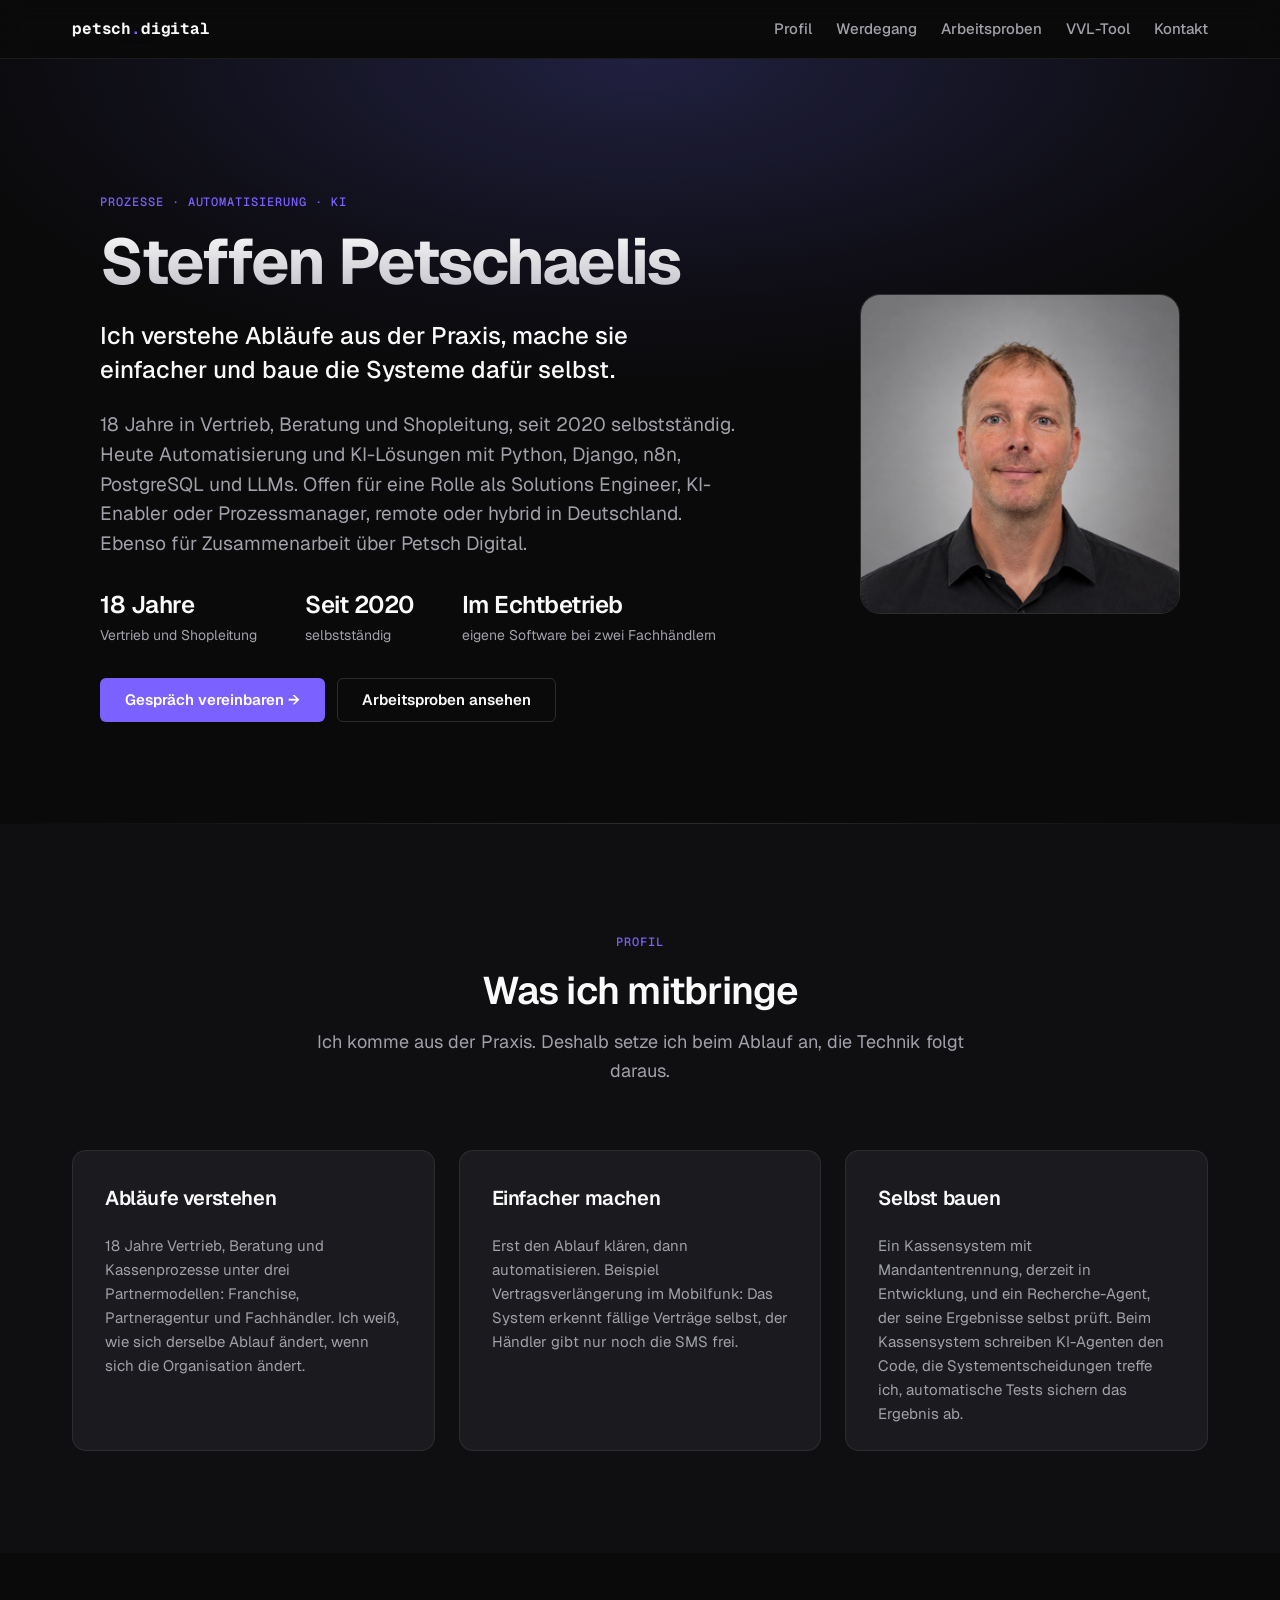
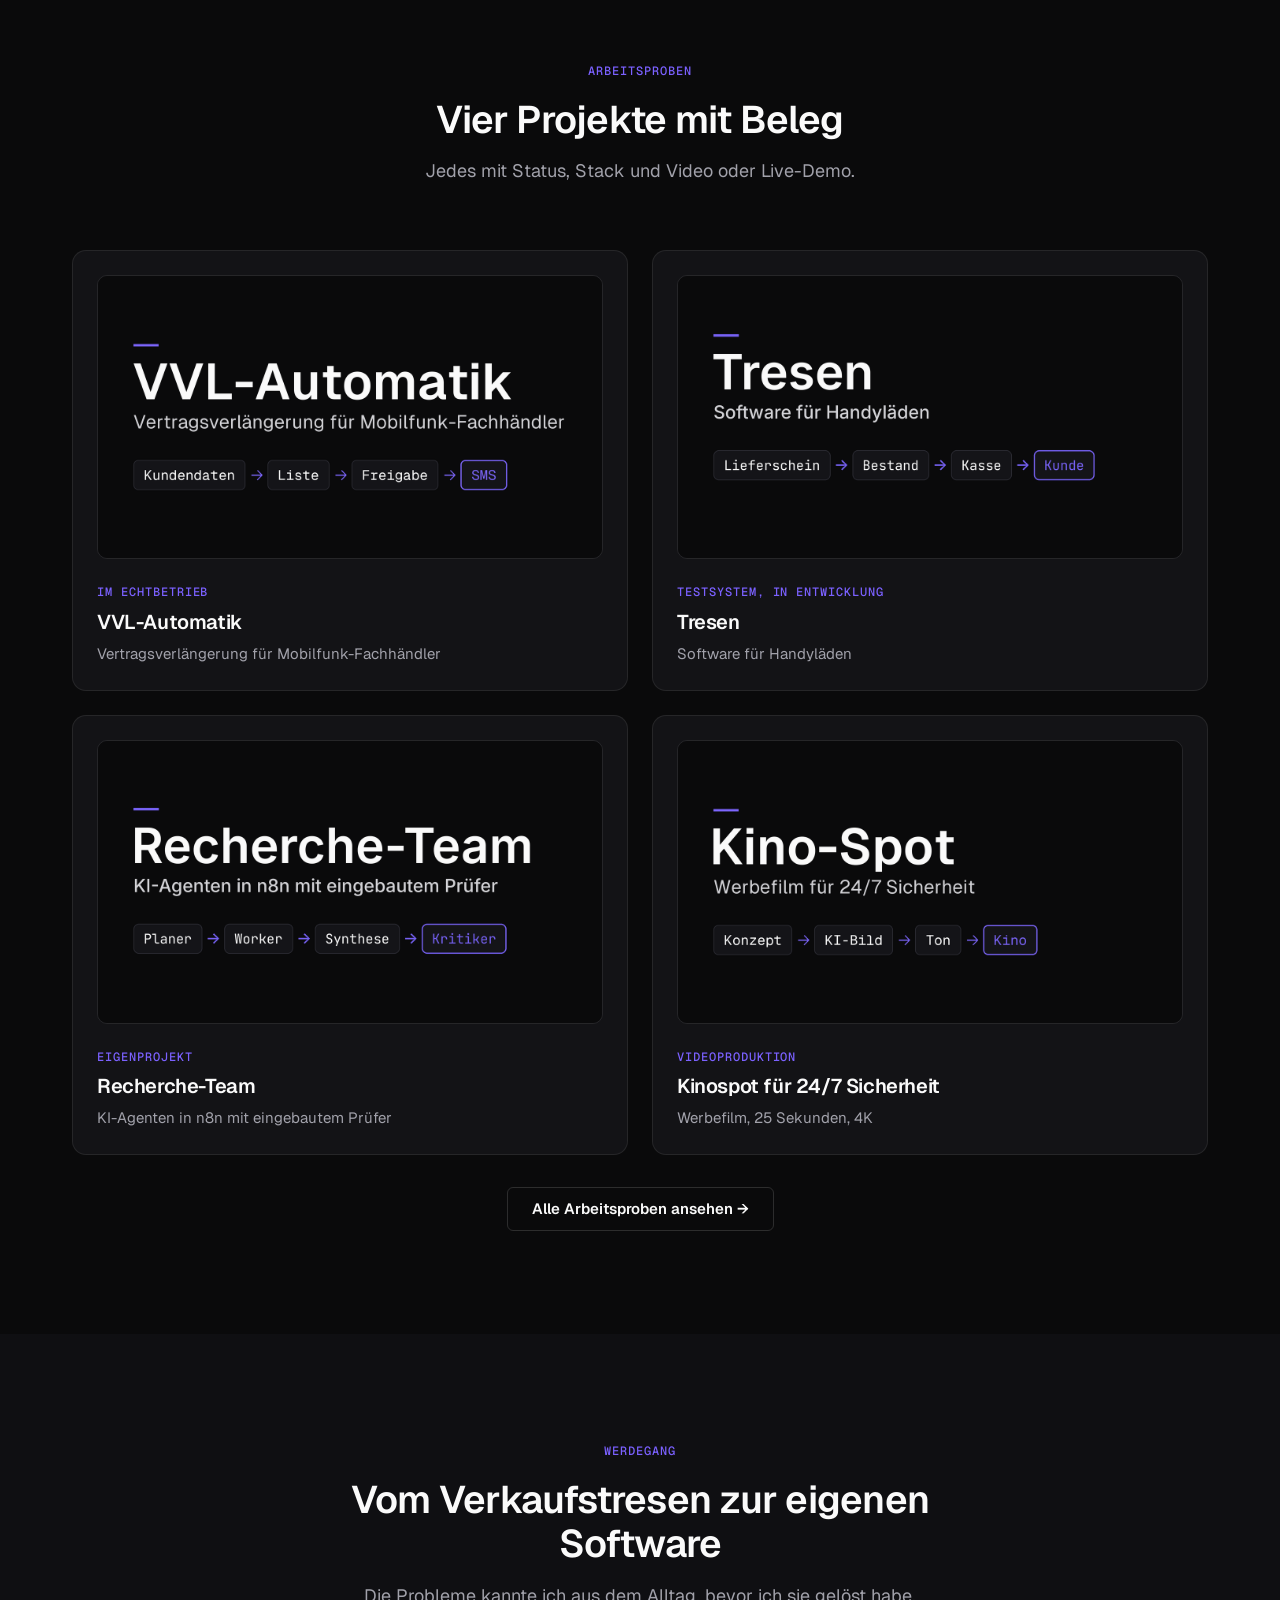
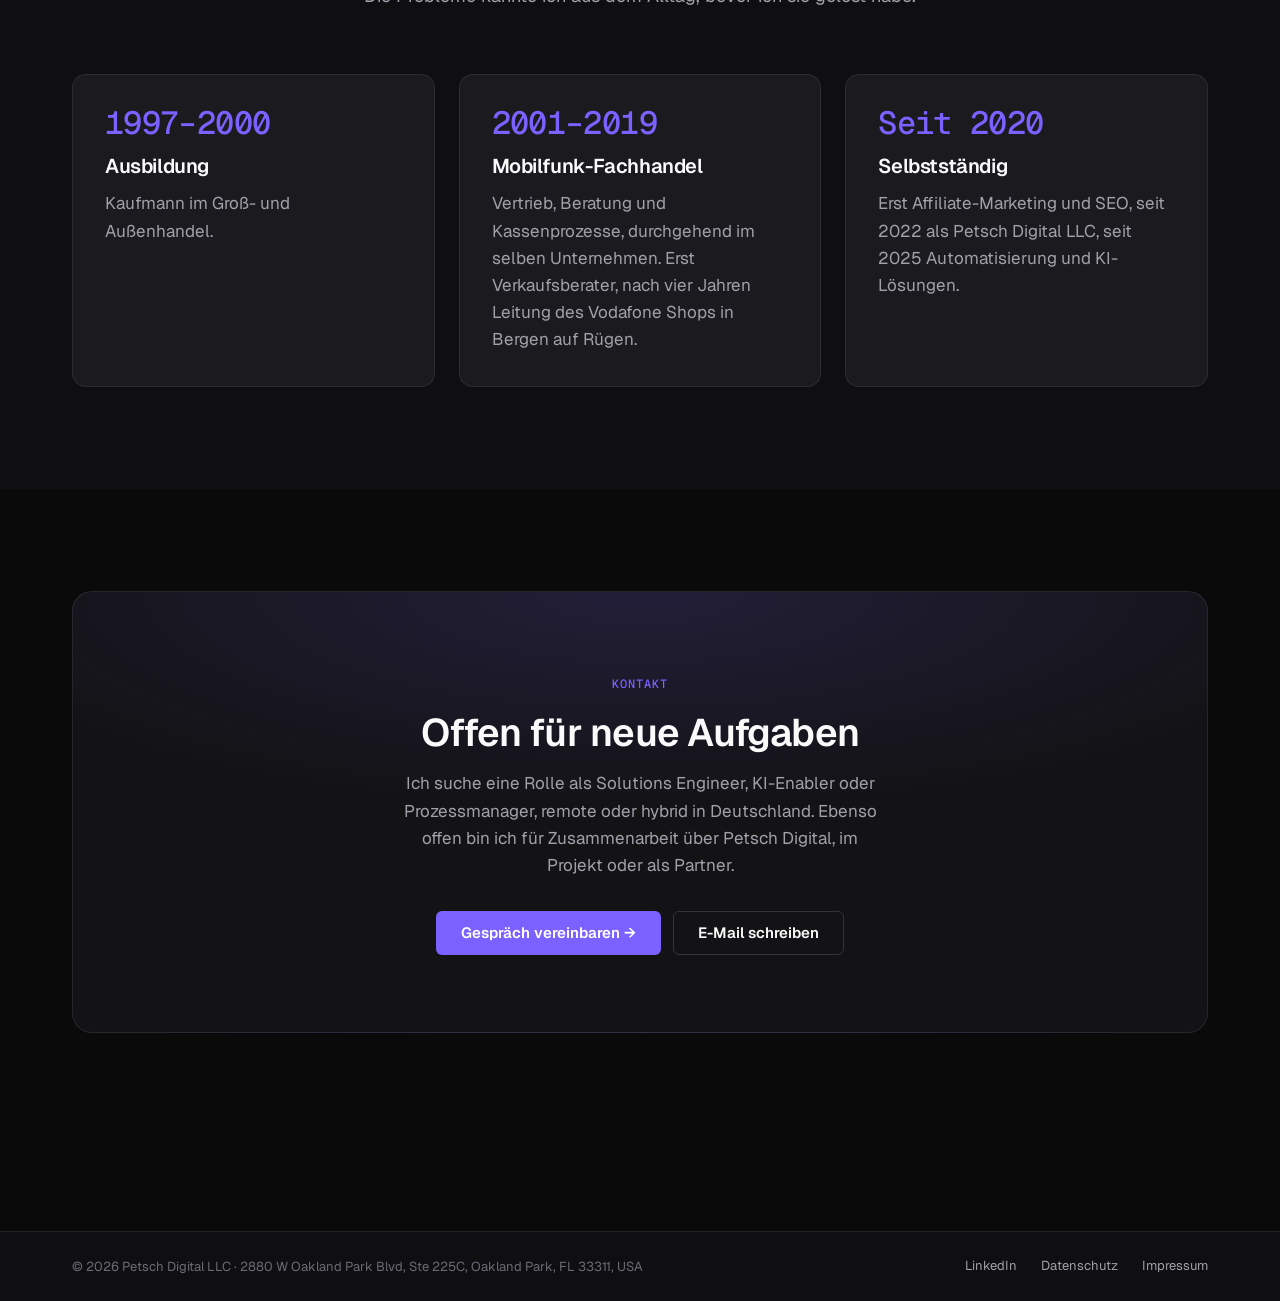
==== commit 2f3abf13: "VVL-Vorschaubild auf Startseite und Arbeitsproben-Seite" ====
--- a/index.html
+++ b/index.html
@@ -147,20 +147,6 @@
       max-width: 100%;
       height: 100%;
       object-fit: cover;
-    }
-    .ap-tile__media--panel {
-      display: flex;
-      align-items: center;
-      justify-content: center;
-      background: var(--surface-elevated);
-    }
-    .ap-tile__panel-label {
-      font-family: var(--font-mono);
-      font-size: 0.75rem;
-      font-weight: 500;
-      letter-spacing: 0.08em;
-      text-transform: uppercase;
-      color: var(--text-secondary);
     }
     .ap-tile .eyebrow { margin-bottom: var(--space-2); }
     .ap-tile__title { margin-bottom: var(--space-2); }
@@ -297,7 +283,7 @@
 
         <div class="ap-tiles">
           <a class="card ap-tile" href="/arbeitsproben#vvl">
-            <span class="ap-tile__media ap-tile__media--panel"><span class="ap-tile__panel-label">Live-Demo</span></span>
+            <span class="ap-tile__media"><img src="/assets/img/arbeitsprobe-vvl.png" alt="" width="1280" height="720" loading="lazy"></span>
             <span class="eyebrow">Im Echtbetrieb</span>
             <h3 class="ap-tile__title">VVL-Automatik</h3>
             <span class="ap-tile__sub">Vertragsverlängerung für Mobilfunk-Fachhändler</span>
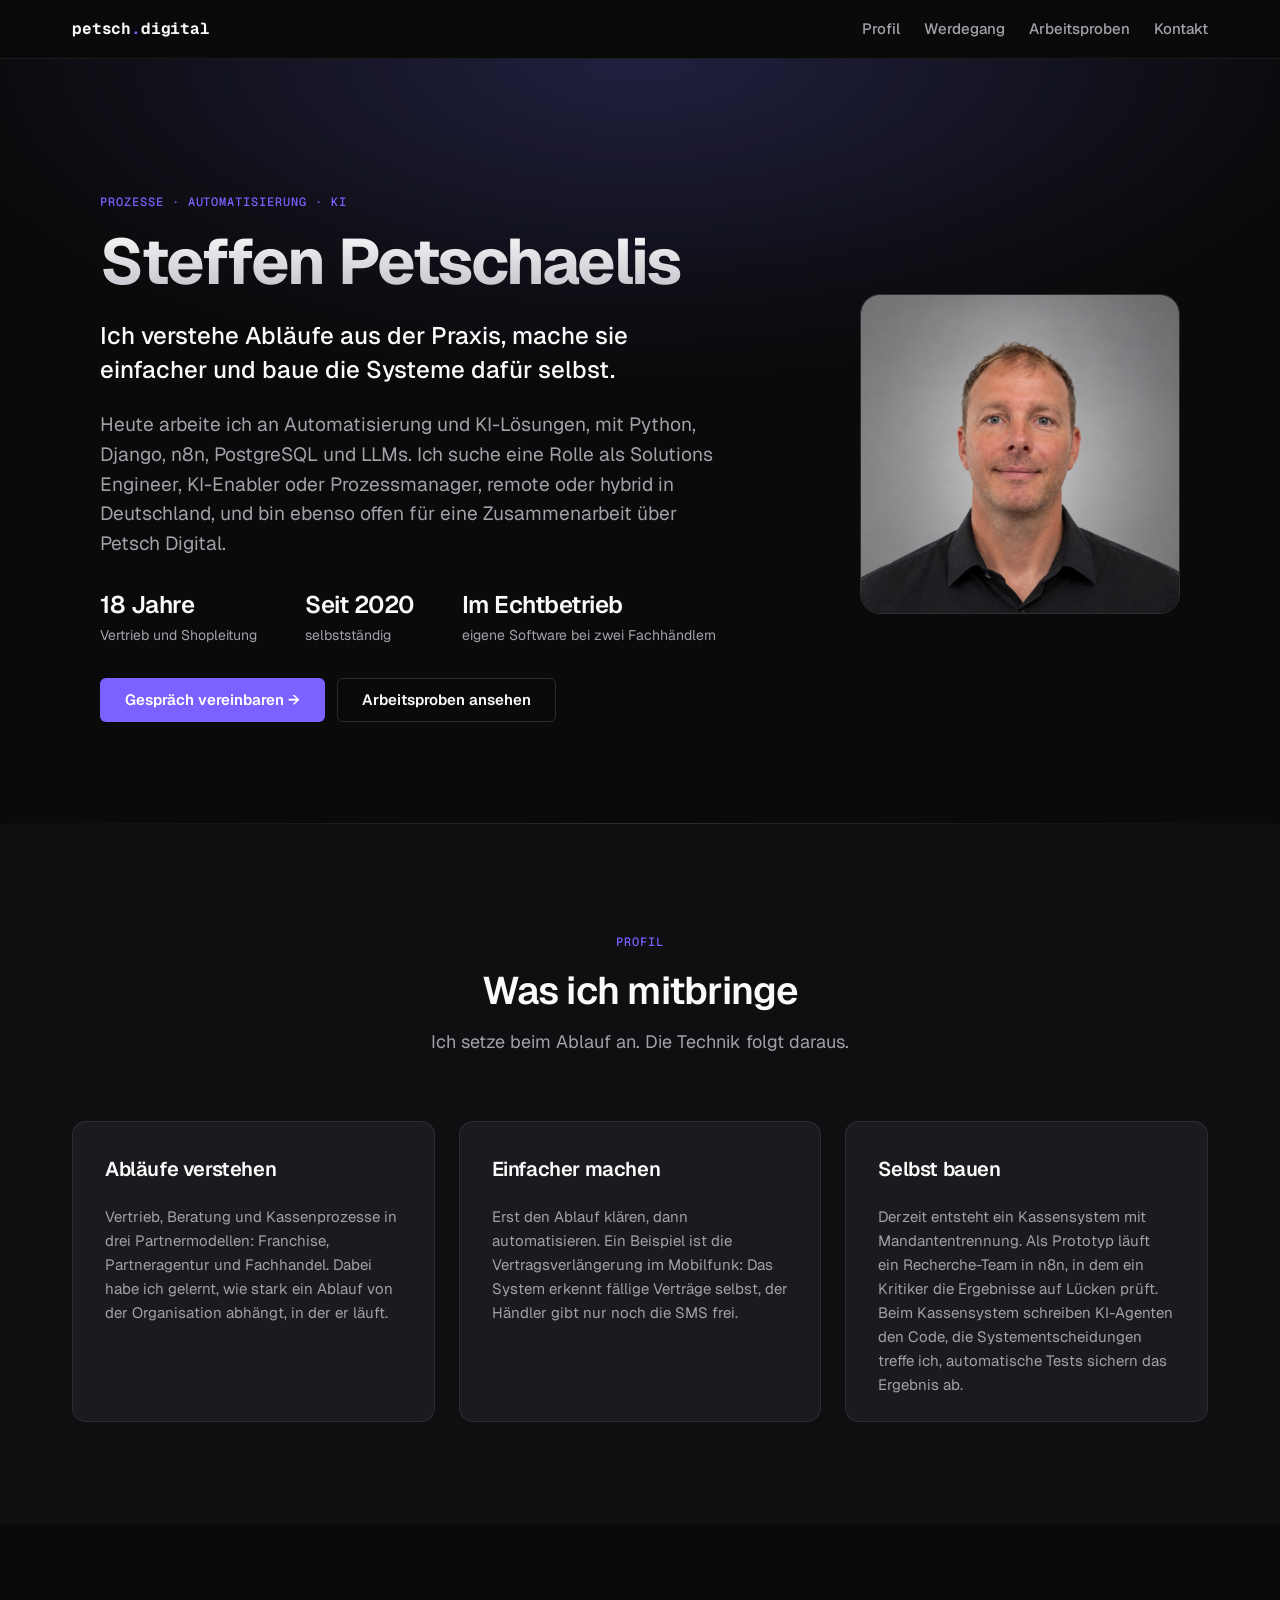
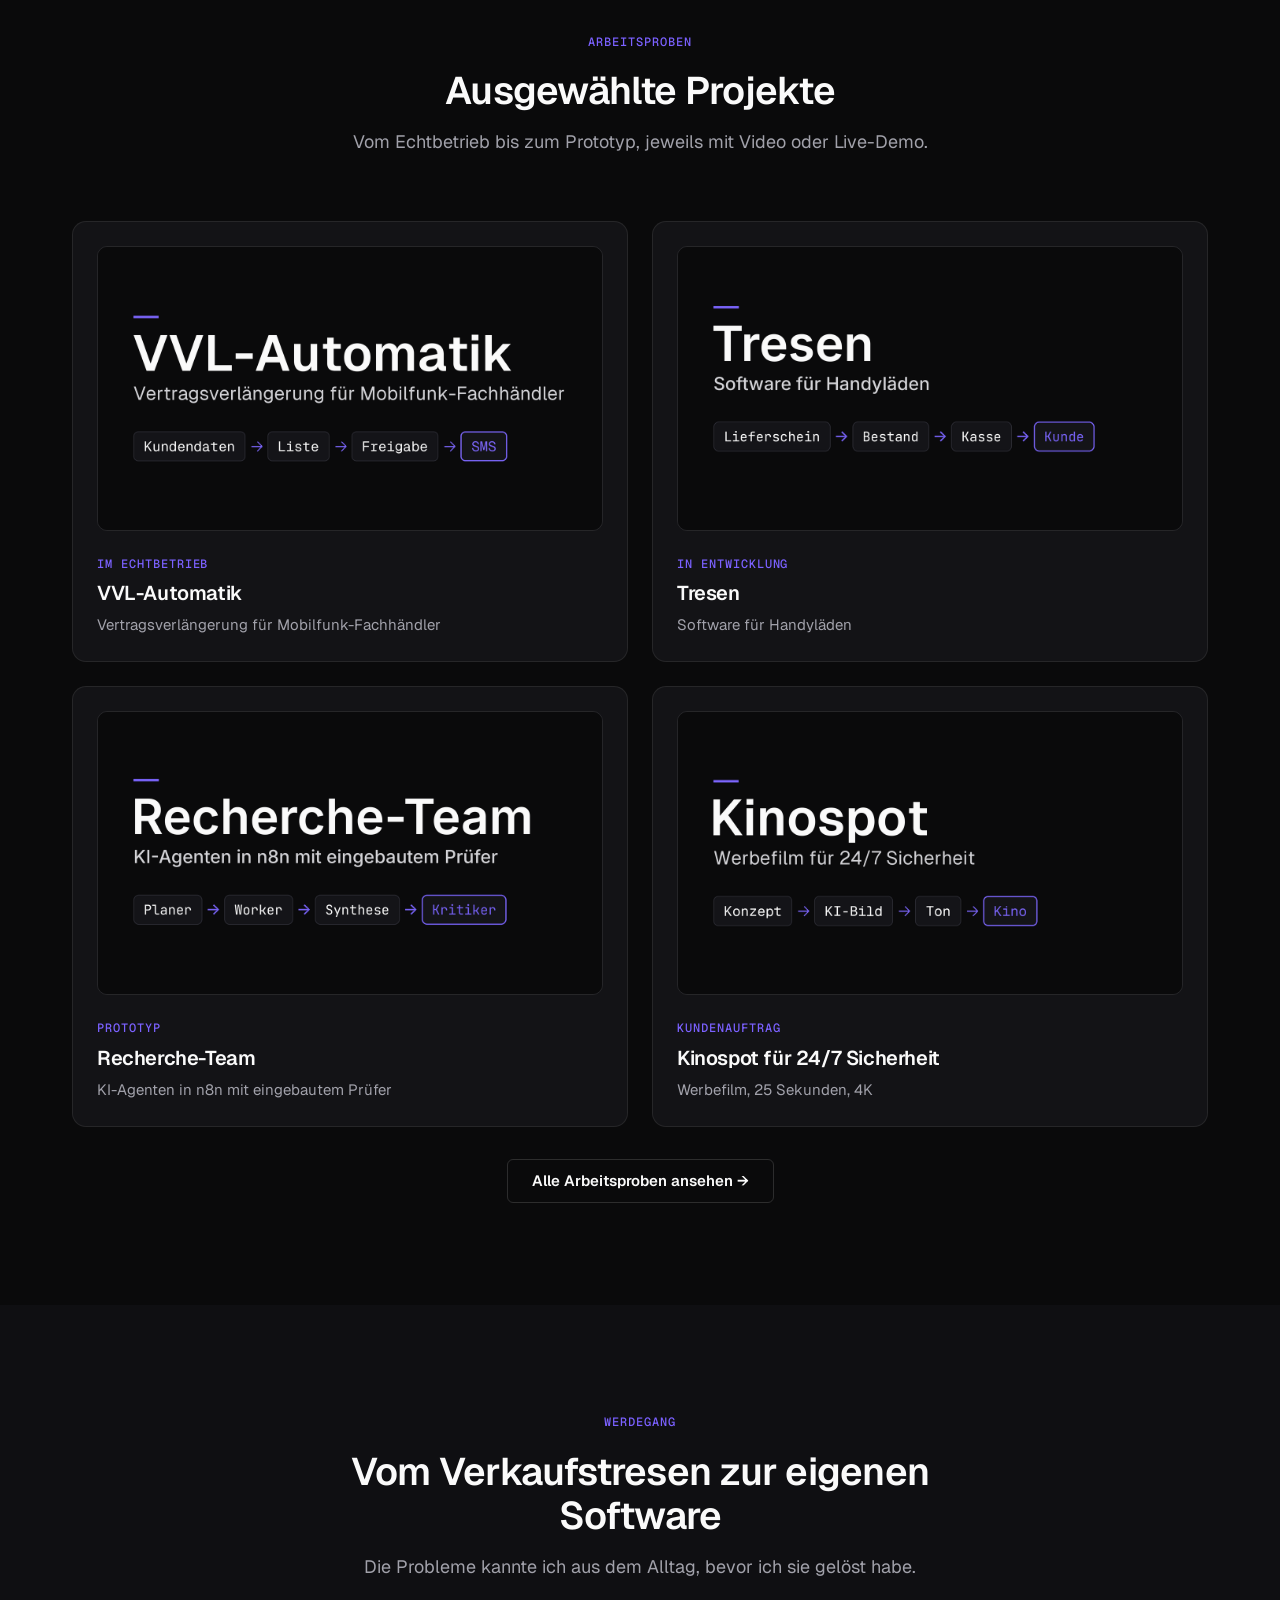
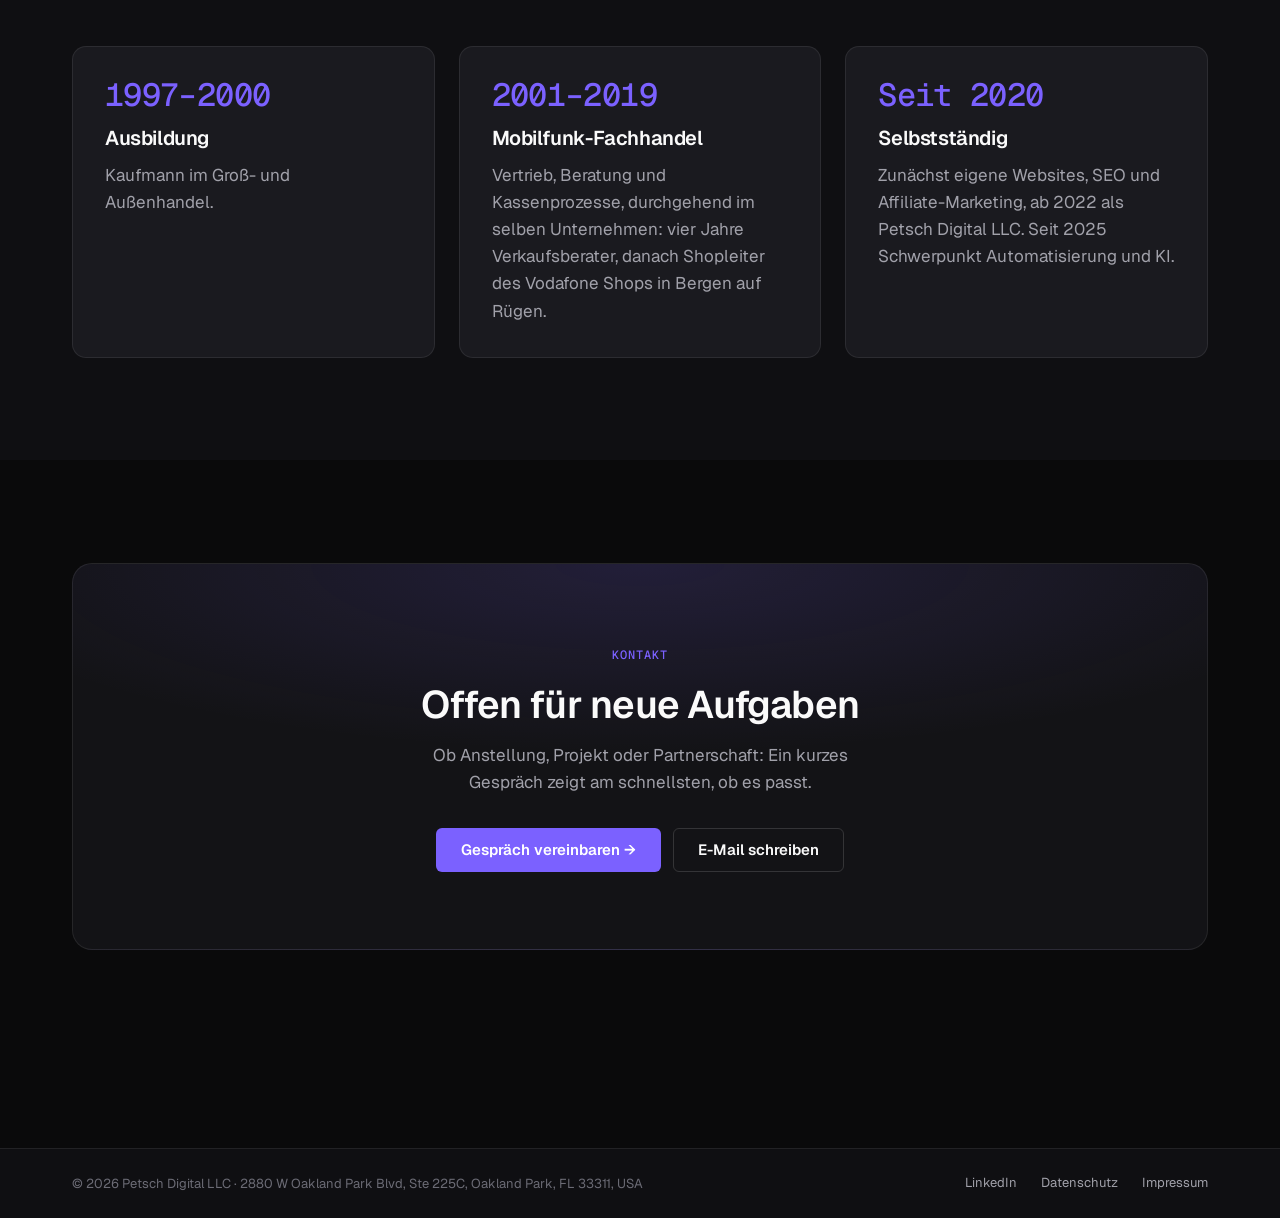
==== commit 8289d456: "Wording Startseite, Arbeitsproben und /vvl, Navigation ohne VVL-Tool, Kinospot-Vorschaubild" ====
--- a/index.html
+++ b/index.html
@@ -213,7 +213,6 @@
         <a href="#profil">Profil</a>
         <a href="#werdegang">Werdegang</a>
         <a href="/arbeitsproben">Arbeitsproben</a>
-        <a href="/vvl">VVL-Tool</a>
         <a href="#kontakt">Kontakt</a>
       </nav>
     </div>
@@ -228,7 +227,7 @@
             <span class="eyebrow">Prozesse · Automatisierung · KI</span>
             <h1>Steffen Petschaelis</h1>
             <p class="hero__claim">Ich verstehe Abläufe aus der Praxis, mache sie einfacher und baue die Systeme dafür selbst.</p>
-            <p class="lead">18 Jahre in Vertrieb, Beratung und Shopleitung, seit 2020 selbstständig. Heute Automatisierung und KI-Lösungen mit Python, Django, n8n, PostgreSQL und LLMs. Offen für eine Rolle als Solutions Engineer, KI-Enabler oder Prozessmanager, remote oder hybrid in Deutschland. Ebenso für Zusammenarbeit über Petsch Digital.</p>
+            <p class="lead">Heute arbeite ich an Automatisierung und KI-Lösungen, mit Python, Django, n8n, PostgreSQL und LLMs. Ich suche eine Rolle als Solutions Engineer, KI-Enabler oder Prozessmanager, remote oder hybrid in Deutschland, und bin ebenso offen für eine Zusammenarbeit über Petsch Digital.</p>
             <ul class="hero__facts">
               <li><strong>18 Jahre</strong><span>Vertrieb und Shopleitung</span></li>
               <li><strong>Seit 2020</strong><span>selbstständig</span></li>
@@ -250,23 +249,23 @@
         <div class="section__head section__head--center">
           <span class="eyebrow">Profil</span>
           <h2>Was ich mitbringe</h2>
-          <p class="section__lead">Ich komme aus der Praxis. Deshalb setze ich beim Ablauf an, die Technik folgt daraus.</p>
+          <p class="section__lead">Ich setze beim Ablauf an. Die Technik folgt daraus.</p>
         </div>
 
         <div class="muster-grid">
           <article class="card muster-card">
             <h3 class="muster-card__title">Abläufe verstehen</h3>
-            <p class="muster-card__desc">18 Jahre Vertrieb, Beratung und Kassenprozesse unter drei Partnermodellen: Franchise, Partneragentur und Fachhändler. Ich weiß, wie sich derselbe Ablauf ändert, wenn sich die Organisation ändert.</p>
+            <p class="muster-card__desc">Vertrieb, Beratung und Kassenprozesse in drei Partnermodellen: Franchise, Partneragentur und Fachhandel. Dabei habe ich gelernt, wie stark ein Ablauf von der Organisation abhängt, in der er läuft.</p>
           </article>
 
           <article class="card muster-card">
             <h3 class="muster-card__title">Einfacher machen</h3>
-            <p class="muster-card__desc">Erst den Ablauf klären, dann automatisieren. Beispiel Vertragsverlängerung im Mobilfunk: Das System erkennt fällige Verträge selbst, der Händler gibt nur noch die SMS frei.</p>
+            <p class="muster-card__desc">Erst den Ablauf klären, dann automatisieren. Ein Beispiel ist die Vertragsverlängerung im Mobilfunk: Das System erkennt fällige Verträge selbst, der Händler gibt nur noch die SMS frei.</p>
           </article>
 
           <article class="card muster-card">
             <h3 class="muster-card__title">Selbst bauen</h3>
-            <p class="muster-card__desc">Ein Kassensystem mit Mandantentrennung, derzeit in Entwicklung, und ein Recherche-Agent, der seine Ergebnisse selbst prüft. Beim Kassensystem schreiben KI-Agenten den Code, die Systementscheidungen treffe ich, automatische Tests sichern das Ergebnis ab.</p>
+            <p class="muster-card__desc">Derzeit entsteht ein Kassensystem mit Mandantentrennung. Als Prototyp läuft ein Recherche-Team in n8n, in dem ein Kritiker die Ergebnisse auf Lücken prüft. Beim Kassensystem schreiben KI-Agenten den Code, die Systementscheidungen treffe ich, automatische Tests sichern das Ergebnis ab.</p>
           </article>
         </div>
       </div>
@@ -277,8 +276,8 @@
       <div class="container-wide">
         <div class="section__head section__head--center">
           <span class="eyebrow">Arbeitsproben</span>
-          <h2>Vier Projekte mit Beleg</h2>
-          <p class="section__lead">Jedes mit Status, Stack und Video oder Live-Demo.</p>
+          <h2>Ausgewählte Projekte</h2>
+          <p class="section__lead">Vom Echtbetrieb bis zum Prototyp, jeweils mit Video oder Live-Demo.</p>
         </div>
 
         <div class="ap-tiles">
@@ -291,21 +290,21 @@
 
           <a class="card ap-tile" href="/arbeitsproben#tresen">
             <span class="ap-tile__media"><img src="/assets/img/arbeitsprobe-tresen.png" alt="" width="1280" height="720" loading="lazy"></span>
-            <span class="eyebrow">Testsystem, in Entwicklung</span>
+            <span class="eyebrow">In Entwicklung</span>
             <h3 class="ap-tile__title">Tresen</h3>
             <span class="ap-tile__sub">Software für Handyläden</span>
           </a>
 
           <a class="card ap-tile" href="/arbeitsproben#recherche-team">
             <span class="ap-tile__media"><img src="/assets/img/arbeitsprobe-recherche-team.png" alt="" width="1280" height="720" loading="lazy"></span>
-            <span class="eyebrow">Eigenprojekt</span>
+            <span class="eyebrow">Prototyp</span>
             <h3 class="ap-tile__title">Recherche-Team</h3>
             <span class="ap-tile__sub">KI-Agenten in n8n mit eingebautem Prüfer</span>
           </a>
 
           <a class="card ap-tile" href="/arbeitsproben#kinospot">
             <span class="ap-tile__media"><img src="/assets/img/arbeitsprobe-kinospot.png" alt="" width="1280" height="720" loading="lazy"></span>
-            <span class="eyebrow">Videoproduktion</span>
+            <span class="eyebrow">Kundenauftrag</span>
             <h3 class="ap-tile__title">Kinospot für 24/7 Sicherheit</h3>
             <span class="ap-tile__sub">Werbefilm, 25 Sekunden, 4K</span>
           </a>
@@ -335,12 +334,12 @@
           <div class="ablauf-card">
             <div class="ablauf-number ablauf-number--year">2001–2019</div>
             <h3 class="ablauf-title">Mobilfunk-Fachhandel</h3>
-            <p class="ablauf-body">Vertrieb, Beratung und Kassenprozesse, durchgehend im selben Unternehmen. Erst Verkaufsberater, nach vier Jahren Leitung des Vodafone Shops in Bergen auf Rügen.</p>
+            <p class="ablauf-body">Vertrieb, Beratung und Kassenprozesse, durchgehend im selben Unternehmen: vier Jahre Verkaufsberater, danach Shopleiter des Vodafone Shops in Bergen auf Rügen.</p>
           </div>
           <div class="ablauf-card">
             <div class="ablauf-number ablauf-number--year">Seit 2020</div>
             <h3 class="ablauf-title">Selbstständig</h3>
-            <p class="ablauf-body">Erst Affiliate-Marketing und SEO, seit 2022 als Petsch Digital LLC, seit 2025 Automatisierung und KI-Lösungen.</p>
+            <p class="ablauf-body">Zunächst eigene Websites, SEO und Affiliate-Marketing, ab 2022 als Petsch Digital LLC. Seit 2025 Schwerpunkt Automatisierung und KI.</p>
           </div>
         </div>
       </div>
@@ -352,7 +351,7 @@
         <div class="cta-block">
           <span class="eyebrow">Kontakt</span>
           <h2>Offen für neue Aufgaben</h2>
-          <p>Ich suche eine Rolle als Solutions Engineer, KI-Enabler oder Prozessmanager, remote oder hybrid in Deutschland. Ebenso offen bin ich für Zusammenarbeit über Petsch Digital, im Projekt oder als Partner.</p>
+          <p>Ob Anstellung, Projekt oder Partnerschaft: Ein kurzes Gespräch zeigt am schnellsten, ob es passt.</p>
           <div class="cta-row">
             <a class="btn" href="https://calendly.com/steffenpetsch/erstgesprach" target="_blank" rel="noopener">Gespräch vereinbaren &rarr;</a>
             <a class="btn btn--secondary" href="mailto:steffen@petsch-digital.com">E-Mail schreiben</a>
--- a/assets/css/style.css
+++ b/assets/css/style.css
@@ -372,11 +372,11 @@
 
 @media (max-width: 479px) {
   .site-nav {
-    gap: var(--space-2);
+    gap: var(--space-3);
   }
 
   .site-nav a {
-    font-size: 0.75rem;
+    font-size: 0.875rem;
   }
 }
 
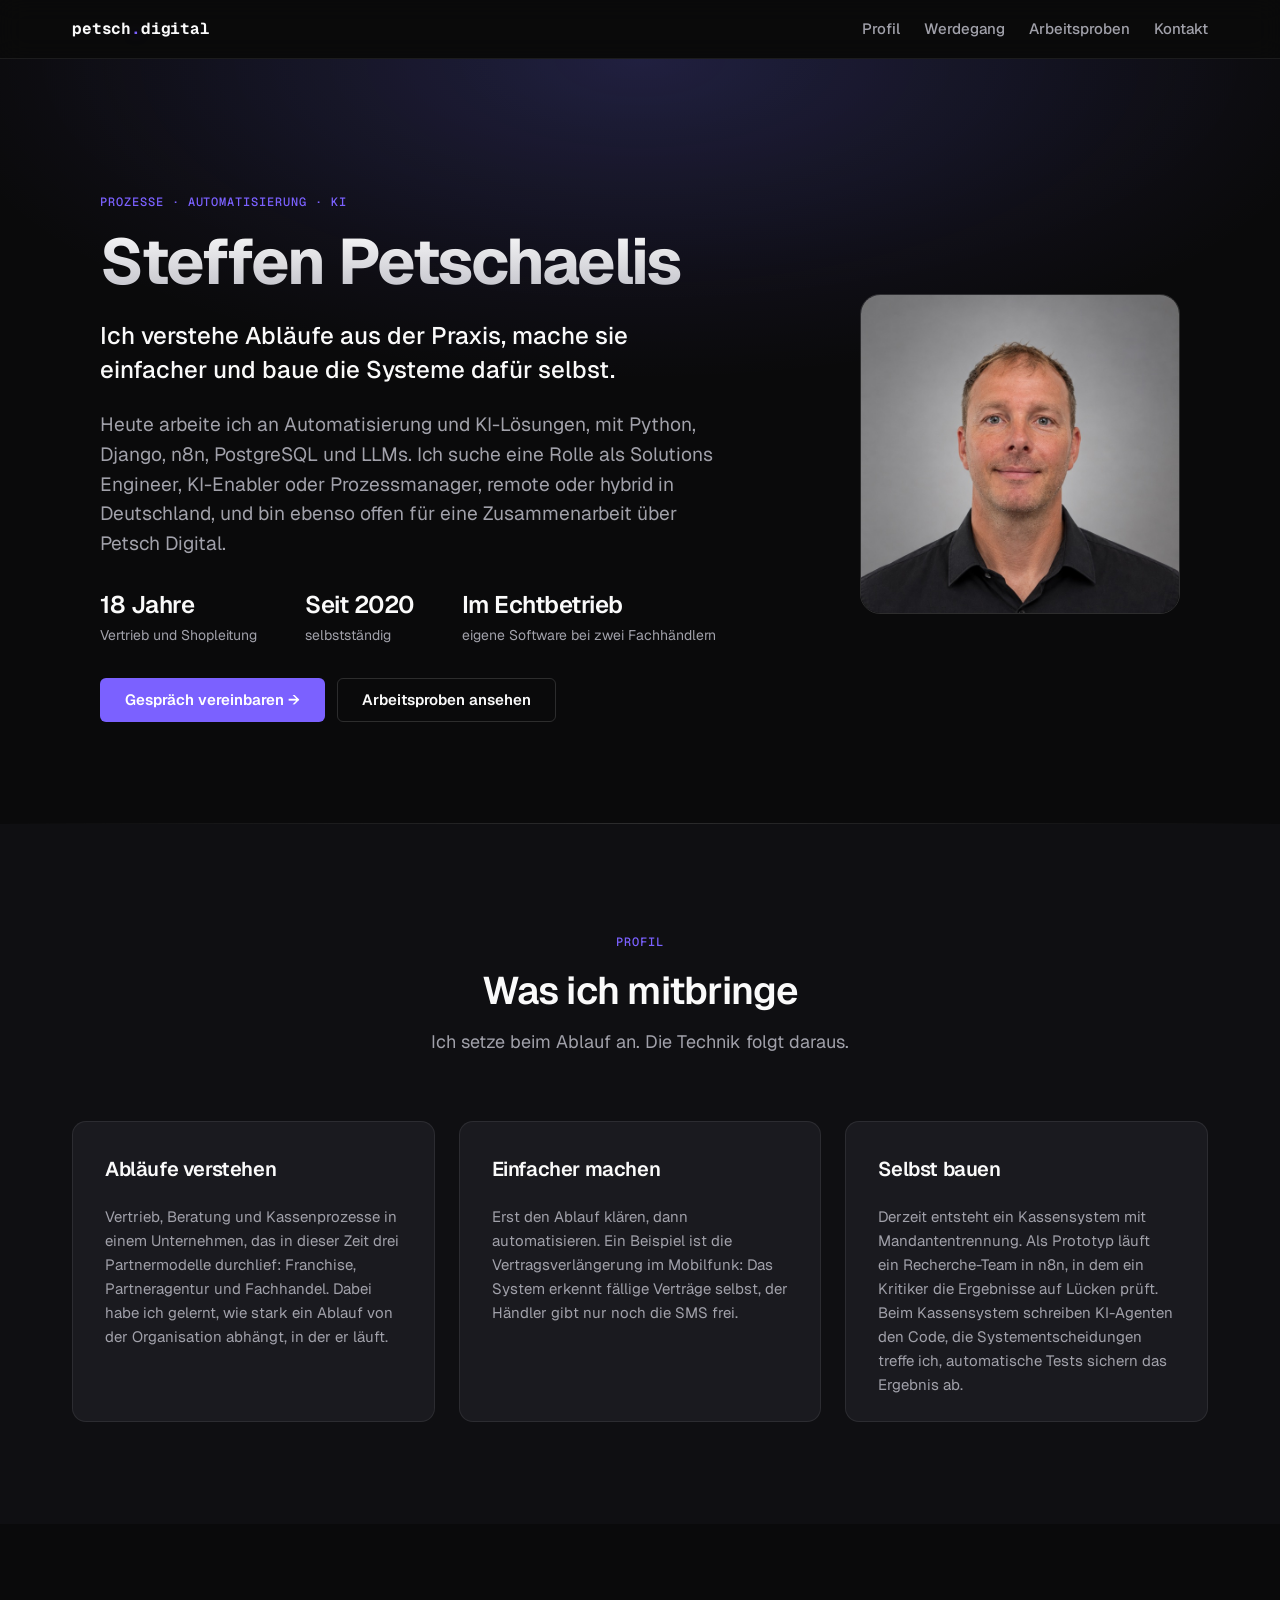
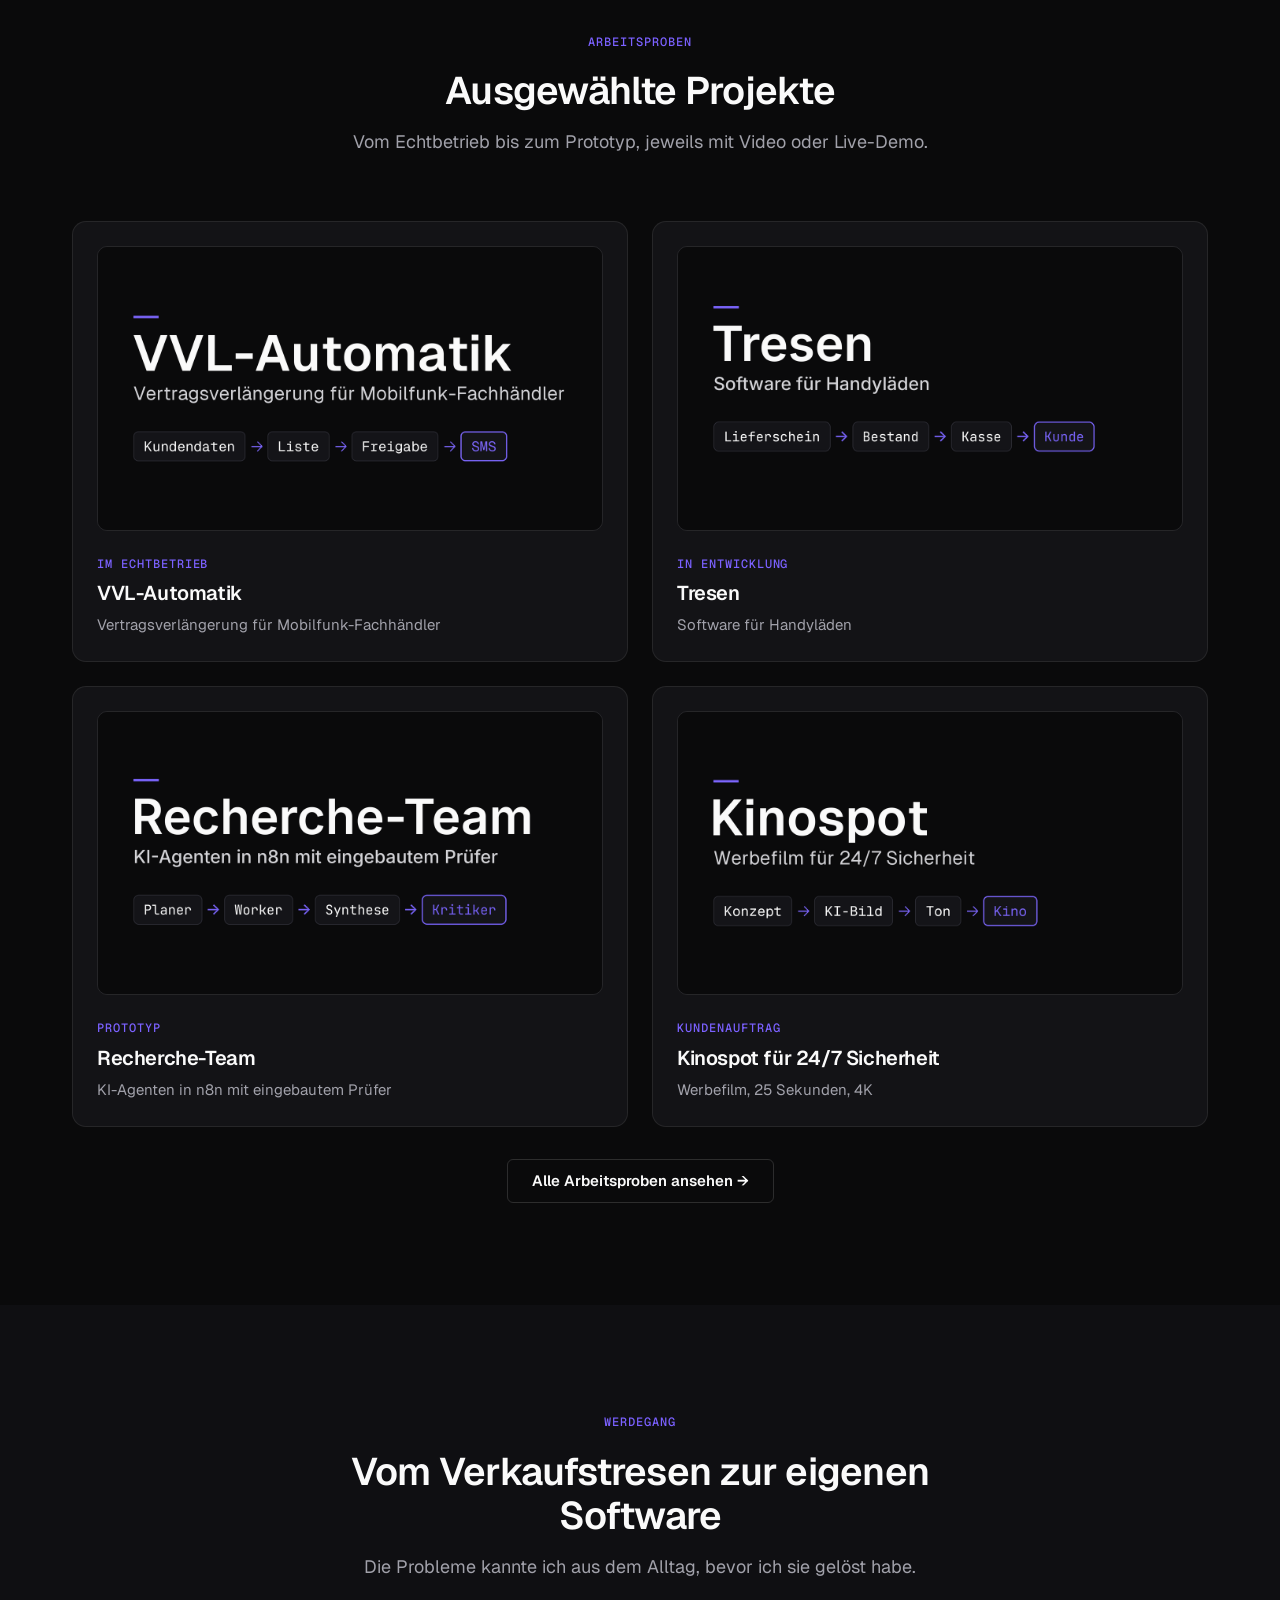
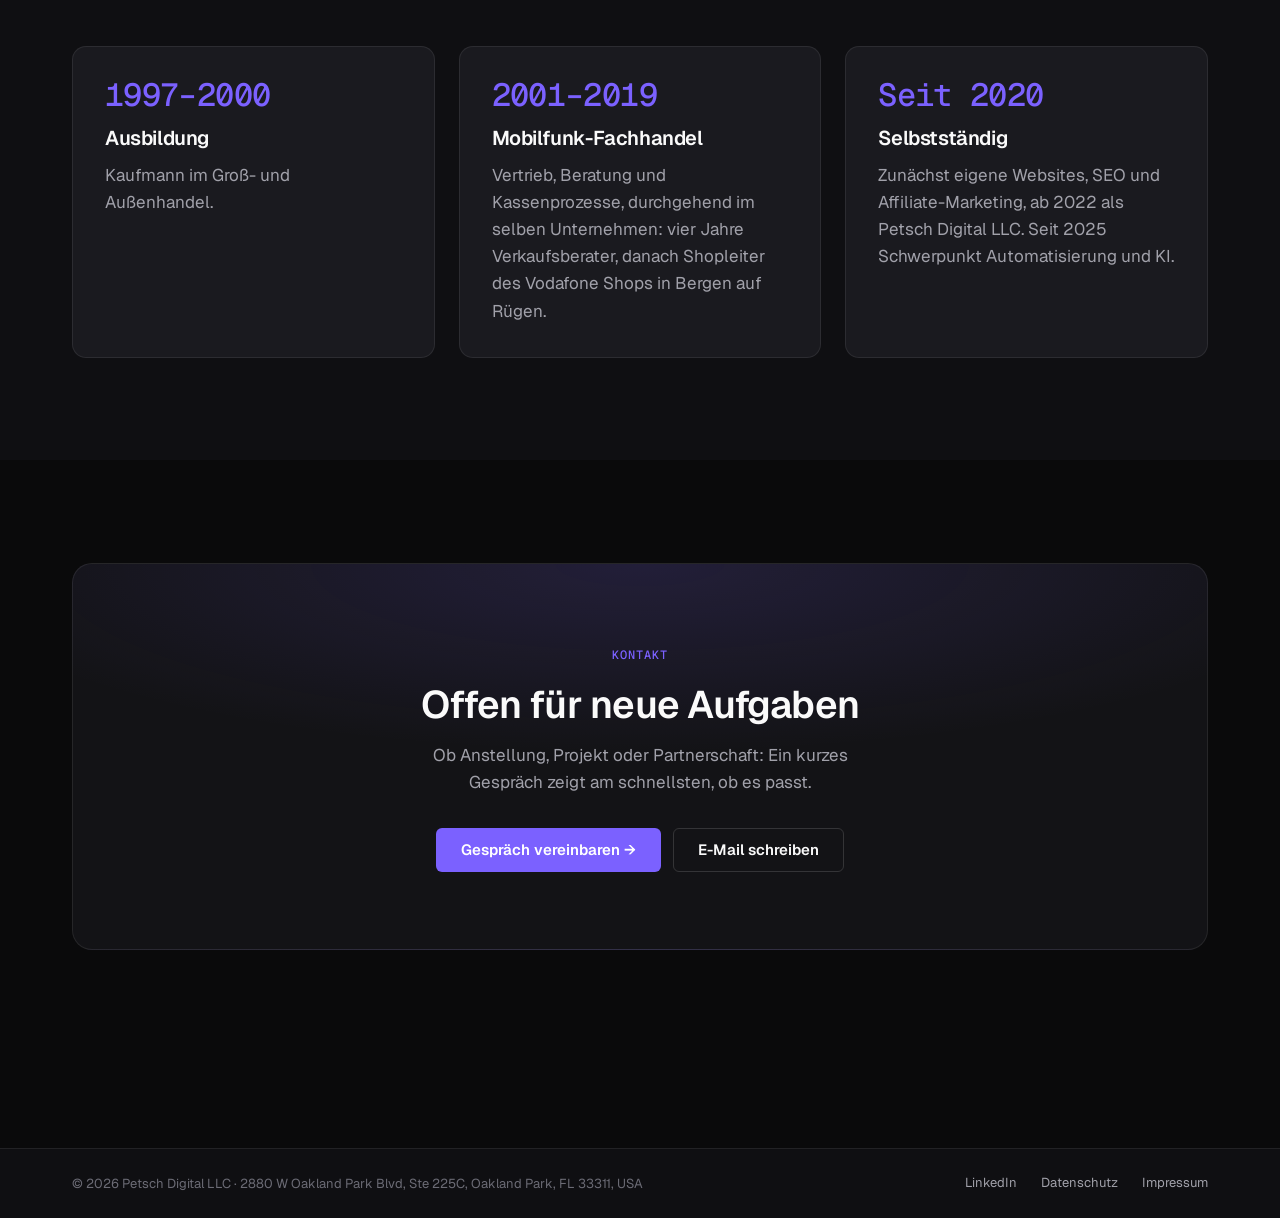
==== commit bccaca0d: "Impressum und Datenschutz aktualisiert, 404-Seite, neues Teilen-Bild, Titel und Meta vereinheitlicht" ====
--- a/index.html
+++ b/index.html
@@ -21,6 +21,9 @@
   <meta property="og:image" content="https://petsch-digital.com/og-image.png">
   <meta property="og:image:width" content="1200">
   <meta property="og:image:height" content="630">
+  <meta property="og:image:alt" content="Steffen Petschaelis: Prozesse, Automatisierung und KI">
+  <meta property="og:site_name" content="Petsch Digital">
+  <meta property="og:locale" content="de_DE">
 
   <meta name="twitter:card" content="summary_large_image">
   <meta name="twitter:title" content="Steffen Petschaelis | Petsch Digital">
@@ -179,7 +182,8 @@
         "image": "https://petsch-digital.com/assets/img/portrait.jpg",
         "jobTitle": "Gründer von Petsch Digital",
         "worksFor": { "@id": "https://petsch-digital.com/#organization" },
-        "knowsAbout": ["Prozessanalyse", "Prozessautomatisierung", "KI-Automatisierung", "Vertrieb", "Einzelhandel", "Mobilfunk-Fachhandel", "Python", "Django", "n8n", "PostgreSQL"]
+        "knowsAbout": ["Prozessanalyse", "Prozessautomatisierung", "KI-Automatisierung", "Vertrieb", "Einzelhandel", "Mobilfunk-Fachhandel", "Python", "Django", "n8n", "PostgreSQL"],
+        "sameAs": ["https://www.linkedin.com/in/petsch-digital/"]
       },
       {
         "@type": "Organization",
@@ -255,7 +259,7 @@
         <div class="muster-grid">
           <article class="card muster-card">
             <h3 class="muster-card__title">Abläufe verstehen</h3>
-            <p class="muster-card__desc">Vertrieb, Beratung und Kassenprozesse in drei Partnermodellen: Franchise, Partneragentur und Fachhandel. Dabei habe ich gelernt, wie stark ein Ablauf von der Organisation abhängt, in der er läuft.</p>
+            <p class="muster-card__desc">Vertrieb, Beratung und Kassenprozesse in einem Unternehmen, das in dieser Zeit drei Partnermodelle durchlief: Franchise, Partneragentur und Fachhandel. Dabei habe ich gelernt, wie stark ein Ablauf von der Organisation abhängt, in der er läuft.</p>
           </article>
 
           <article class="card muster-card">
--- a/assets/css/style.css
+++ b/assets/css/style.css
@@ -191,6 +191,13 @@
 @media (max-width: 479px) {
   h1.h1-long {
     font-size: 8vw;
+  }
+}
+
+/* Ab 480px: Obergrenze, damit das Wort in die Textspalte passt (616px Spalte, Wort = 10,4em) */
+@media (min-width: 480px) {
+  h1.h1-long {
+    font-size: clamp(2.5rem, 5vw, 3.5rem);
   }
 }
 
